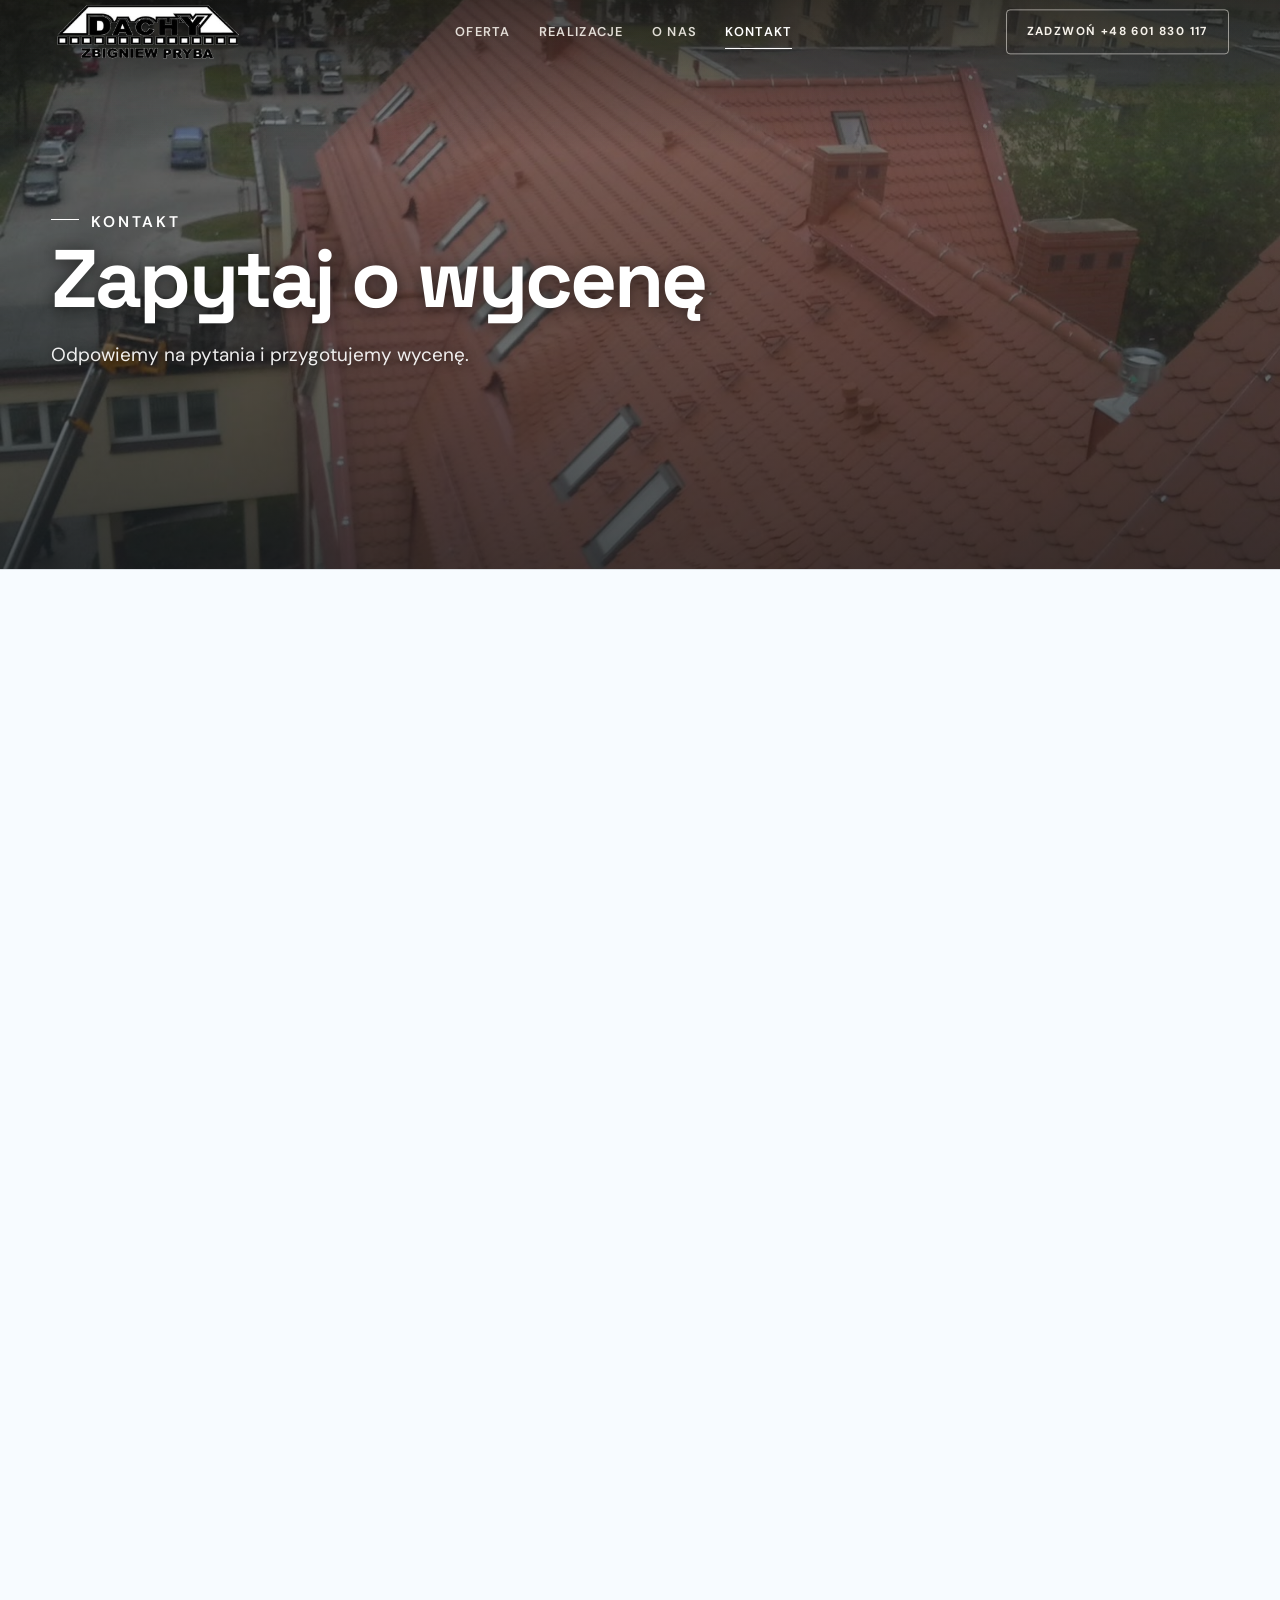
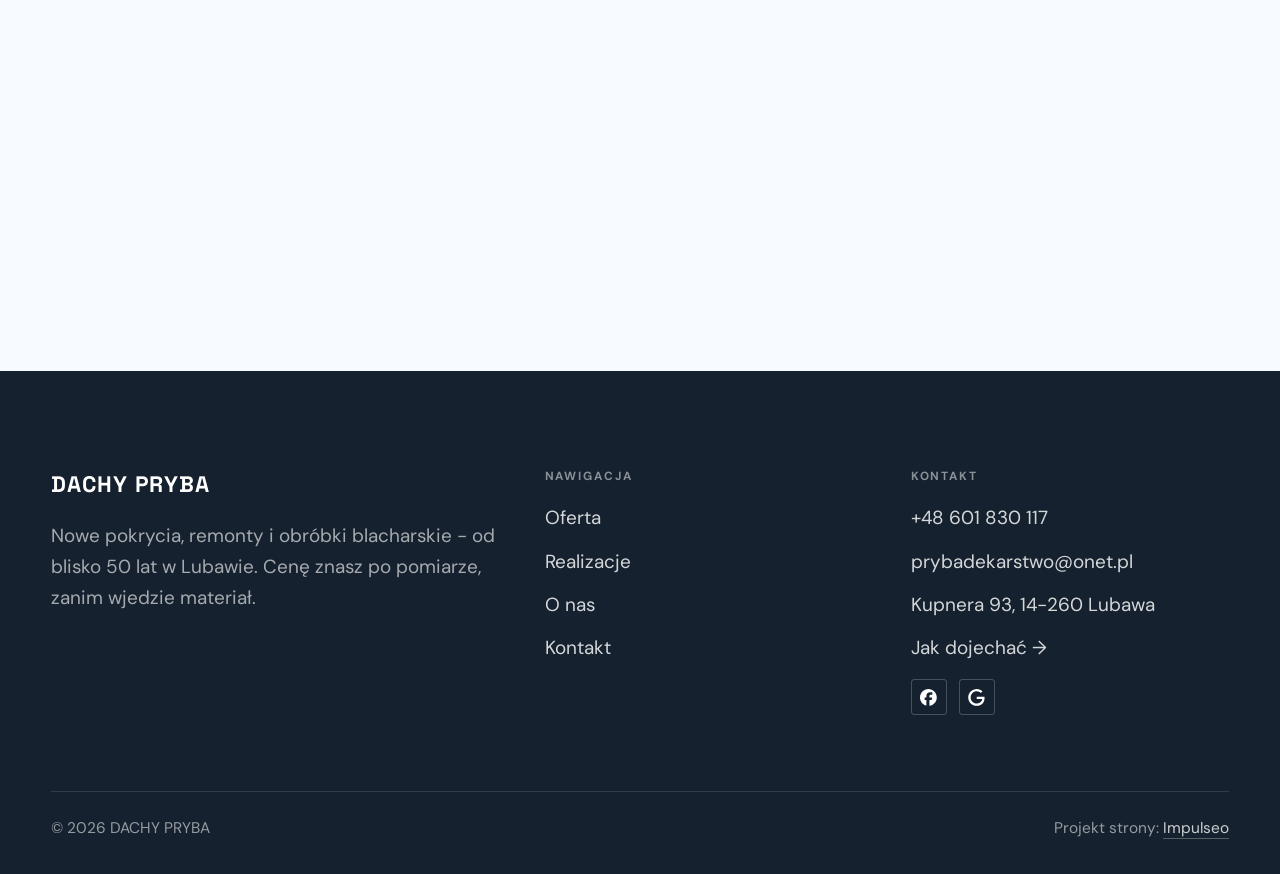
==== kontakt.html @ 801a76e1 "Strona demo: dachy-pryba" ====
<!DOCTYPE html>
<html lang="pl">
<head>
<meta charset="UTF-8">
<meta name="viewport" content="width=device-width, initial-scale=1.0">
<title>Kontakt - DACHY PRYBA</title>
<meta name="description" content="Kontakt DACHY PRYBA - Kupnera 93, 14-260 Lubawa">
<link rel="canonical" href="https://kris20032.github.io/dachy-pryba/kontakt.html">
<meta name="robots" content="noindex, nofollow">
<meta property="og:type" content="website">
<meta property="og:locale" content="pl_PL">
<meta property="og:site_name" content="DACHY PRYBA">
<meta property="og:title" content="Kontakt - DACHY PRYBA">
<meta property="og:description" content="Kontakt DACHY PRYBA - Kupnera 93, 14-260 Lubawa">
<meta property="og:url" content="https://kris20032.github.io/dachy-pryba/kontakt.html">
<meta property="og:image" content="https://kris20032.github.io/dachy-pryba/img/og.jpg">
<meta property="og:image:width" content="1200">
<meta property="og:image:height" content="630">
<meta name="twitter:card" content="summary_large_image">
<link rel="preconnect" href="https://fonts.googleapis.com">
<link rel="preconnect" href="https://fonts.gstatic.com" crossorigin>
<link href="https://fonts.googleapis.com/css2?family=Space+Grotesk:wght@500;600;700&family=DM+Sans:opsz,wght@9..40,400;9..40,500;9..40,600&display=swap" rel="stylesheet">
<link rel="stylesheet" href="assets/styles.css?v=8aae9d0c">
</head>
<body>

<header class="nav">
  <div class="wrap nav-inner">
    <a class="brand brand-has-logo" href="index.html"><img class="brand-logo" src="img/logo.png" alt="DACHY PRYBA" width="628" height="210" decoding="async"></a>
    <nav class="nav-links">
      <a href="oferta.html">Oferta</a>
      <a href="realizacje.html">Realizacje</a>
      <a href="o-nas.html">O nas</a>
      <a href="kontakt.html" class="active" aria-current="page">Kontakt</a>
      <a href="tel:+48601830117" class="btn btn-accent">Zadzwoń +48 601 830 117</a>
    </nav>
    <button class="nav-toggle" aria-label="Menu"><span></span><span></span><span></span></button>
  </div>
</header>

<main>
<section class="pagehead">
  <img src="img/g1.jpg" alt="DACHY PRYBA - Zapytaj o wycenę" width="1534" height="1126" decoding="async">
  <div class="wrap">
    <span class="eyebrow">Kontakt</span>
    <h1>Zapytaj o wycenę</h1>
    <p>Odpowiemy na pytania i przygotujemy wycenę.</p>
  </div>
</section>
<section>
  <div class="wrap contact-grid">
    <div class="reveal">
      <span class="eyebrow">Dane kontaktowe</span>
      <h2 style="margin:var(--space-4) 0 var(--space-6)">DACHY PRYBA</h2>
      <div class="info-list">
        <div class="info-row"><div class="ic"><svg class="ico-tel" width="16" height="16" viewBox="0 0 24 24" fill="none" aria-hidden="true"><path d="M6.6 10.8a15.5 15.5 0 0 0 6.6 6.6l2.2-2.2a1 1 0 0 1 1-.24 11.4 11.4 0 0 0 3.6.58 1 1 0 0 1 1 1V20a1 1 0 0 1-1 1A17 17 0 0 1 3 4a1 1 0 0 1 1-1h3.5a1 1 0 0 1 1 1c0 1.25.2 2.46.58 3.6a1 1 0 0 1-.25 1l-2.23 2.2Z" fill="currentColor"/></svg></div><div><div class="lbl">Telefon</div><a class="val" href="tel:+48601830117">+48 601 830 117</a></div></div>
        <div class="info-row"><div class="ic"><svg class="ico-mail" width="16" height="16" viewBox="0 0 24 24" fill="none" aria-hidden="true"><rect x="3.2" y="5.5" width="17.6" height="13" rx="1.6" stroke="currentColor" stroke-width="1.6"/><path d="M4 7l8 6 8-6" stroke="currentColor" stroke-width="1.6" stroke-linecap="round" stroke-linejoin="round"/></svg></div><div><div class="lbl">E-mail</div><a class="val" href="mailto:prybadekarstwo@onet.pl">prybadekarstwo@onet.pl</a></div></div>
        <div class="info-row"><div class="ic"><svg class="ico-pin" width="16" height="16" viewBox="0 0 24 24" fill="none" aria-hidden="true"><path d="M12 21s7-6.1 7-11.5A7 7 0 0 0 5 9.5C5 14.9 12 21 12 21Z" stroke="currentColor" stroke-width="1.6" fill="none"/><circle cx="12" cy="9.5" r="2.4" fill="currentColor"/></svg></div><div><div class="lbl">Adres</div><div class="val">Kupnera 93, 14-260 Lubawa</div></div></div>
      </div>
    </div>
    <div class="reveal">
      <form class="form" action="https://formsubmit.co/prybadekarstwo@onet.pl" method="POST">
        <input type="hidden" name="_subject" value="Zapytanie ze strony DACHY PRYBA">
        <input type="hidden" name="_captcha" value="false">
        <input type="hidden" name="_template" value="table">
        <div class="fld"><label for="name">Imię / firma</label><input id="name" name="name" type="text" placeholder="np. Jan Kowalski" required></div>
        <div class="fld"><label for="email">E-mail</label><input id="email" name="email" type="email" placeholder="adres@email.pl" required></div>
        <div class="fld"><label for="phone">Telefon</label><input id="phone" name="phone" type="tel" placeholder="+48 ..."></div>
        <div class="fld"><label for="msg">Czego dotyczy zapytanie?</label><textarea id="msg" name="message" placeholder="Napisz krótko, w czym możemy pomóc" required></textarea></div>
        <button type="submit" class="btn btn-accent" style="width:100%;justify-content:center">Wyślij zapytanie <span class="arr">→</span></button>
        <p class="note">Wiadomość trafi bezpośrednio do nas. Można też zadzwonić: +48 601 830 117.</p>
      </form>
    </div>
  </div>
</section>
<section style="padding-top:0">
  <div class="wrap reveal">
    <iframe class="map" title="DACHY PRYBA - Lubawa" src="https://maps.google.com/maps?q=DACHY%20PRYBA%20Lubawa&z=15&output=embed" loading="lazy" referrerpolicy="no-referrer-when-downgrade"></iframe>
  </div>
</section>
</main>

<footer>
  <div class="wrap">
    <div class="foot-grid">
      <div class="foot-brand">
        <div class="name">DACHY PRYBA</div>
        <p>Nowe pokrycia, remonty i obróbki blacharskie - od blisko 50 lat w Lubawie. Cenę znasz po pomiarze, zanim wjedzie materiał.</p>
      </div>
      <div class="foot-col">
        <h4>Nawigacja</h4>
        <a href="oferta.html">Oferta</a>
        <a href="realizacje.html">Realizacje</a>
        <a href="o-nas.html">O nas</a>
        <a href="kontakt.html">Kontakt</a>
      </div>
      <div class="foot-col">
        <h4>Kontakt</h4>
        <a href="tel:+48601830117">+48 601 830 117</a>
        <a href="mailto:prybadekarstwo@onet.pl">prybadekarstwo@onet.pl</a>
        <p>Kupnera 93, 14-260 Lubawa</p>
        <a href="https://www.google.com/maps?cid=4322694667573025799" target="_blank" rel="noopener">Jak dojechać →</a>
      <div class="foot-soc">
        <a class="soc" href="https://www.facebook.com/prybadekarstwo/" target="_blank" rel="noopener" aria-label="Facebook - DACHY PRYBA"><svg viewBox="0 0 24 24" aria-hidden="true" focusable="false"><path d="M9.101 23.691v-7.98H6.627v-3.667h2.474v-1.58c0-4.085 1.848-5.978 5.858-5.978.401 0 .955.042 1.468.103a8.68 8.68 0 0 1 1.141.195v3.325a8.623 8.623 0 0 0-.653-.036 26.805 26.805 0 0 0-.733-.009c-.707 0-1.259.096-1.675.309a1.686 1.686 0 0 0-.679.622c-.258.42-.374.995-.374 1.752v1.297h3.919l-.386 2.103-.287 1.564h-3.246v8.245C19.396 23.238 24 18.179 24 12.044c0-6.627-5.373-12-12-12s-12 5.373-12 12c0 5.628 3.874 10.35 9.101 11.647Z" fill="currentColor"/></svg></a>
        <a class="soc" href="https://www.google.com/maps?cid=4322694667573025799" target="_blank" rel="noopener" aria-label="Google - DACHY PRYBA"><svg viewBox="0 0 24 24" aria-hidden="true" focusable="false"><path d="M12.48 10.92v3.28h7.84c-.24 1.84-.853 3.187-1.787 4.133-1.147 1.147-2.933 2.4-6.053 2.4-4.827 0-8.6-3.893-8.6-8.72s3.773-8.72 8.6-8.72c2.6 0 4.507 1.027 5.907 2.347l2.307-2.307C18.747 1.44 16.133 0 12.48 0 5.867 0 .307 5.387.307 12s5.56 12 12.173 12c3.573 0 6.267-1.173 8.373-3.36 2.16-2.16 2.84-5.213 2.84-7.667 0-.76-.053-1.467-.173-2.053H12.48z" fill="currentColor"/></svg></a>
      </div>
      </div>
    </div>
    <div class="foot-bot">
      <span>© 2026 DACHY PRYBA</span>
      <span>Projekt strony: <a class="foot-credit" href="https://impulseo.pl" target="_blank" rel="noopener">Impulseo</a></span>
    </div>
  </div>
</footer>
<div class="sticky-call"><a class="sc-call" href="tel:+48601830117"><svg class="ico-tel" width="16" height="16" viewBox="0 0 24 24" fill="none" aria-hidden="true"><path d="M6.6 10.8a15.5 15.5 0 0 0 6.6 6.6l2.2-2.2a1 1 0 0 1 1-.24 11.4 11.4 0 0 0 3.6.58 1 1 0 0 1 1 1V20a1 1 0 0 1-1 1A17 17 0 0 1 3 4a1 1 0 0 1 1-1h3.5a1 1 0 0 1 1 1c0 1.25.2 2.46.58 3.6a1 1 0 0 1-.25 1l-2.23 2.2Z" fill="currentColor"/></svg> Zadzwoń</a><a class="sc-quote" href="kontakt.html">Zadzwoń: +48 601 830 117</a></div>
<div class="demo-wazne" data-do="2026-09-21" data-cykl="3" hidden><svg class="dw-ico" width="13" height="13" viewBox="0 0 24 24" fill="none" aria-hidden="true"><circle cx="12" cy="12" r="8.6" stroke="currentColor" stroke-width="1.8"/><path d="M12 7.2V12l3.3 2" stroke="currentColor" stroke-width="1.8" stroke-linecap="round"/></svg><span class="dw-txt"></span></div>

<script src="assets/main.js"></script>
</body>
</html>
---- assets/styles.css ----
/* ============================================================
   STOLBASZ — premium, architektoniczny B2B fit-out
   Jasna paleta, zero brązu. System wg premium-web-craft.
   Projekt strony: Impulseo (impulseo.pl)
   ============================================================ */

:root{
  /* PALETA — jasna, architektoniczna, chłodna */
  --paper:#F4F6F8;          /* główne tło */
  --paper-2:#E7EBEF;        /* sekcje alternatywne (chłodny jasny szary) */
  --paper-3:#E7EBEF;        /* delikatne wypełnienia */
  --ink:#15212E;            /* tekst główny — chłodny grafit */
  --ink-soft:#243443;       /* nagłówki drugorzędne */
  --muted:#6B7785;          /* tekst poboczny */
  --line:rgba(21,33,46,.12);/* hairline */
  --accent:#E8A317;         /* stonowany petrol-slate — jedyny akcent */
  --accent-d:#C9870C;
  --accent-soft:rgba(232,163,23,.10);
  --dark:#15212E;           /* sekcje ciemne (stopka/CTA) */

  /* HOVER ZDJĘĆ — JEDEN standard dla całego silnika (decyzja K. 04.08.2026, artefakt z wariantami).
     AKTUALNE (K.+Szymon 09.08.2026, wybór z artefaktu 6 wariantów): zoom 1.05 przy 1.4s -
     przy tak długim czasie mocniejszy kadr NIE skacze, tylko „oddycha". Poprzedni standard
     (1.02 / .55s z 04.08) odbierany jako dynamiczny i szybki.
     Spoczynek lekko przygaszony, ale TYLKO tam, gdzie jest mysz (@media hover:hover) —
     na telefonie zdjęcia zostają w pełnej jasności. */
  --img-zoom:1.05;                   /* K.+Szymon 09.08: wariant F z artefaktu porównawczego */
  --img-rest:brightness(.95) saturate(.99);
  --img-hot:brightness(1.06) saturate(1.05);
  --img-dur:1.4s;                    /* K.+Szymon 09.08 (wariant F): powoli = elegancko */
  --img-ease:cubic-bezier(.16,.84,.44,1);  /* miękki ogon, efekt „oddychania" */

  /* ODSTĘPY — skala 4/8 */
  --space-1:4px; --space-2:8px; --space-3:12px; --space-4:16px; --space-5:24px;
  --space-6:32px; --space-7:48px; --space-8:64px; --space-9:96px; --space-10:128px;

  /* TYPOGRAFIA — fluid clamp() (skala podbita 16.07.2026: większe, czytelniejsze litery — uwaga Adama) */
  --text-sm:clamp(.9rem,.87rem + .12vw,1rem);
  --text-base:clamp(1.08rem,1.04rem + .18vw,1.2rem);
  --text-lg:clamp(1.24rem,1.15rem + .34vw,1.44rem);
  --text-h3:clamp(1.34rem,1.22rem + .55vw,1.66rem);
  --text-h2:clamp(2.1rem,1.66rem + 2.1vw,3.1rem);
  --text-h1:clamp(2.9rem,2.1rem + 4vw,5.1rem);

  /* PROMIENIE — architektoniczne, raczej ostre */
  --r-sm:3px; --r-md:6px; --r-lg:10px;

  /* RUCH */
  --ease:cubic-bezier(.25,.46,.45,.94); --dur:.24s;

  /* CIENIE — miękkie, warstwowe */
  --sh-sm:0 1px 2px rgba(16,24,32,.04), 0 2px 8px rgba(16,24,32,.05);
  --sh-md:0 2px 6px rgba(16,24,32,.05), 0 12px 28px -8px rgba(16,24,32,.12);
  --sh-lg:0 6px 14px rgba(16,24,32,.07), 0 26px 56px -18px rgba(16,24,32,.22);

  --hairline:1px solid var(--line);

  --font-display:'Space Grotesk','Inter',sans-serif;
  --font-body:'DM Sans','Inter',sans-serif;
}

*{box-sizing:border-box;margin:0;padding:0}
html{scroll-behavior:smooth}
body{
  font-family:var(--font-body);
  font-size:var(--text-base);
  line-height:1.65;
  color:var(--ink);
  background:var(--paper);
  -webkit-font-smoothing:antialiased;
  text-rendering:optimizeLegibility;
}
img{max-width:100%;height:auto;display:block}  /* height:auto = width/height z atrybutów trzyma proporcje (TOP#12) */
a{color:inherit;text-decoration:none}

.wrap{width:min(92%,1180px);margin-inline:auto}
section{padding-block:clamp(52px,6.5vw,96px)}

h1,h2,h3{font-family:var(--font-display);font-weight:700;line-height:1.08;letter-spacing:-.02em;color:var(--ink)}
h1{font-size:var(--text-h1);letter-spacing:-.035em}
h2{font-size:var(--text-h2);letter-spacing:-.025em}
h3{font-size:var(--text-h3)}
/* MIARA — długość wiersza. WCAG 2.2 SC 1.4.8: max 80 znaków; Butterick: 45–90.
   68ch daje realnie 72–78 znaków polskiego tekstu, czyli z zapasem pod granicą.
   Wcześniej limit miał TYLKO <p> — <li>, <blockquote> i <dd> nie miały żadnego,
   i to jedyny powód, dla którego 23 bloki na dwóch oddanych stronach jadą po
   83–106 znaków w wierszu (pomiar 07.08.2026, bramka `miara`).
   ⚠️ Listy i definicje ograniczamy TYLKO bez klasy: `ul`/`ol` z klasą to u nas
   układ (siatki kafli, menu), a nie tekst ciągły — tam miarę wyznacza układ. */
/* 60ch, nie 68ch (K. 10.08): po zmianie fontów na węższe kroje (DM Sans i spółka)
   w 68ch mieściło się ~90 znaków - bramka pikselowa słusznie zgłaszała przekroczenie
   granicy 80. Pomiar na żywej przeglądarce: 60ch = 90 znaków, 53ch = ~78 znaków, czyli normę WCAG 1.4.8. */
:root{ --miara:53ch }
p{max-width:min(100%,var(--miara))}
blockquote,
ul:not([class])>li, ol:not([class])>li,
dl:not([class])>dd{max-width:min(100%,var(--miara))}

/* ⚠️ Świadomie BEZ wyjątku `.tile p,.card p,.svc p{max-width:none}`, choć nasuwa się sam:
   te akapity BYŁY już ograniczone (stare `p{max-width:65ch}`), więc „wyjątek" nie odblokowałby
   niczego nowego — tylko ROZLUŹNIŁ stan sprzed zmiany na wszystkich demach naraz.
   `figcaption` żadna z reguł wyżej nie dotyczy, więc też nie potrzebuje zwolnienia. */

/* ŁAMANIE. `balance` wyrównuje długości wierszy w nagłówku, `pretty` pilnuje ostatniego
   wiersza akapitu, żeby nie został w nim jeden wyraz. Obsługiwane od Chrome 117 /
   Safari 17.5; starsze przeglądarki po prostu ignorują tę własność.
   `text-wrap:pretty` nie występowało dotąd ANI RAZ w silniku ani w repo klientów. */
h1,h2,h3,.lead,.lede{text-wrap:balance}
p,li,blockquote,dd{text-wrap:pretty}

.eyebrow{
  font-family:var(--font-body);
  font-size:var(--text-sm);
  font-weight:600;
  letter-spacing:.18em;
  text-transform:uppercase;
  color:var(--accent);
  display:inline-flex;align-items:center;gap:var(--space-3);
}
/* flex:none + margin-top = kreska trzyma się PIERWSZEJ linii. Wcześniej align-items:center
   centrowało ją względem całego bloku i przy zawinięciu (długi kicker typu
   „…WNĘTRZ · LESZNO · OD 2019") druga linia lądowała z brzydkim wcięciem. */
.eyebrow{align-items:flex-start}
.eyebrow>*,.eyebrow{text-wrap:balance}   /* dlugi kicker lamal sie na sierote typu samo „2019" w drugiej linii */
.eyebrow::before{content:"";width:28px;height:1px;background:var(--accent);display:inline-block;flex:none;margin-top:.62em}

.muted{color:var(--muted)}
.lead{font-size:var(--text-lg);line-height:1.55;color:var(--ink-soft);max-width:50ch}

/* ---------- BUTTONS ---------- */
.btn{
  display:inline-flex;align-items:center;gap:var(--space-2);
  font-weight:600;font-size:var(--text-sm);letter-spacing:.02em;
  padding:var(--space-4) var(--space-6);
  border-radius:var(--r-sm);
  transition:transform var(--dur) var(--ease),box-shadow var(--dur) var(--ease),background var(--dur) var(--ease);
  cursor:pointer;border:1px solid transparent;
}
.btn-accent{background:var(--accent);color:#fff;box-shadow:var(--sh-sm)}
.btn-accent:hover{background:var(--accent-d);transform:translateY(-2px);box-shadow:var(--sh-md)}
.btn-accent:active{transform:translateY(0);box-shadow:var(--sh-sm)}
.btn-ghost{background:transparent;color:var(--ink);border-color:var(--line)}
.btn-ghost:hover{border-color:var(--accent);color:var(--accent);transform:translateY(-2px)}
.btn-light{background:#fff;color:var(--ink);box-shadow:var(--sh-sm)}
.btn-light:hover{transform:translateY(-2px);box-shadow:var(--sh-md)}
.btn .arr{transition:transform var(--dur) var(--ease)}
.btn:hover .arr{transform:translateX(4px)}

/* ---------- NAV ---------- */
.nav{
  position:sticky;top:0;z-index:50;
  background:color-mix(in srgb,var(--paper) 88%,transparent);
  backdrop-filter:saturate(140%) blur(10px);
  border-bottom:var(--hairline);
}
.nav-inner{display:flex;align-items:center;justify-content:space-between;gap:var(--space-5);height:72px}
/* ANTY-NACHODZENIE (K. 05.08.2026): długa nazwa firmy + przycisk z pełnym numerem nie mieściły się w pasku
   i flex ściskał linki PONIŻEJ ich treści - "Kontakt" wchodził na ramkę "Zadzwoń +48 ...". Teraz ustępuje
   nazwa marki (skrót wielokropkiem), a menu i przycisk nigdy się nie kurczą ani nie zachodzą na siebie. */
.brand{display:flex;flex-direction:column;line-height:1;min-width:0;flex:0 1 auto}
.brand .name{font-family:var(--font-display);font-weight:800;font-size:1.35rem;letter-spacing:.04em;white-space:nowrap;overflow:hidden;text-overflow:ellipsis}
.brand .sub{font-size:.62rem;letter-spacing:.34em;text-transform:uppercase;color:var(--muted);margin-top:5px;white-space:nowrap;overflow:hidden;text-overflow:ellipsis}
.nav-links{display:flex;align-items:center;gap:var(--space-6);flex:0 0 auto}
.nav-links a{font-size:var(--text-sm);font-weight:500;color:var(--ink-soft);position:relative;padding-block:4px;white-space:nowrap;transition:color var(--dur) var(--ease)}
.nav-links a::after{content:"";position:absolute;left:0;bottom:0;width:0;height:1.5px;background:var(--accent);transition:width var(--dur) var(--ease)}
.nav-links a:hover,.nav-links a.active{color:var(--ink)}
.nav-links a:hover::after,.nav-links a.active::after{width:100%}
.nav-links .btn{padding:var(--space-2) var(--space-5)}
/* przyciski w nav: właściwy kolor (przebij .nav-links a) + bez podkreślenia */
.nav-links a.btn-accent{color:#fff}
.nav-links a.btn-ghost,.nav-links a.btn-light{color:var(--ink)}
/* CTA w pasku: NIE podkreślenie spod linków menu, ale ten sam przelatujący błysk,
   co na wszystkich innych przyciskach (zgłoszenie K. 13.08.2026 - „na hero jest efekt
   światła przechodzącego przez przycisk, na navbarze go nie ma, a mają być identyczne").
   Reguła `.nav-links a::after` jest silniejsza od `.btn::after`, więc trzeba jej
   geometrię wyzerować i wpisać połysk z nazwy - samo `display:none` gasiło efekt. */
.nav-links a.btn::after{
  display:block;content:"";position:absolute;inset:0;z-index:-1;pointer-events:none;
  width:auto;height:auto;border-radius:inherit;   /* kasuje geometrię podkreślenia (width:0;height:1.5px) */
  background:linear-gradient(100deg,transparent 32%,rgba(255,255,255,.20) 50%,transparent 68%);
  translate:-120% 0}
@media (prefers-reduced-motion:no-preference){
  .nav-links a.btn:hover::after{translate:120% 0;transition:translate .75s var(--mt-ease,cubic-bezier(.16,.84,.44,1))}
}
.nav-toggle{display:none;background:none;border:none;cursor:pointer;flex-direction:column;gap:5px;padding:8px}
.nav-toggle span{width:24px;height:2px;background:var(--ink);transition:var(--dur)}
/* Ciasny zakres MIĘDZY menu mobilnym a pełnym pulpitem: zbijamy odstępy i nazwę marki,
   żeby wszystko zmieściło się naturalnie, zanim w ogóle dojdzie do skracania wielokropkiem. */
@media(max-width:1280px) and (min-width:921px){
  .nav-links{gap:var(--space-4)}
  .nav-links .btn{padding:var(--space-2) var(--space-4)}
  .brand .name{font-size:1.15rem}
}

/* ---------- HERO (split) ---------- */
.hero{position:relative;overflow:hidden;border-bottom:var(--hairline)}
.hero-grid{display:grid;grid-template-columns:1.05fr .95fr;gap:clamp(24px,4vw,60px);align-items:center;
  padding-block:clamp(36px,4.5vw,64px)}
.hero-copy .eyebrow{margin-bottom:var(--space-5)}
.hero-copy h1{margin-bottom:var(--space-5)}
.hero-copy .lead{margin-bottom:var(--space-7)}
.hero-actions{display:flex;flex-wrap:wrap;gap:var(--space-4)}
.hero-art{position:relative;aspect-ratio:4/3;border-radius:var(--r-lg);overflow:hidden;box-shadow:var(--sh-lg)}
.hero-art img{width:100%;height:100%;object-fit:cover}
.hero-art::after{content:"";position:absolute;inset:0;background:linear-gradient(180deg,transparent 55%,rgba(18,24,28,.28))}
.hero-badge{position:absolute;left:var(--space-5);bottom:var(--space-5);z-index:2;
  background:rgba(252,252,251,.94);backdrop-filter:blur(4px);
  border-radius:var(--r-md);padding:var(--space-4) var(--space-5);box-shadow:var(--sh-md);max-width:78%}
.hero-badge strong{display:block;font-family:var(--font-display);font-size:1rem;letter-spacing:-.01em}
.hero-badge span{font-size:var(--text-sm);color:var(--muted)}

/* ---------- HERO duży / kinowy (strona główna) ---------- */
.hero-cine{position:relative;min-height:clamp(560px,82vh,840px);min-height:clamp(560px,82svh,840px);display:flex;align-items:center;overflow:hidden;border-bottom:var(--hairline)}
.hero-cine>img{position:absolute;inset:0;width:100%;height:100%;object-fit:cover;z-index:0}
.hero-cine::after{content:"";position:absolute;inset:0;z-index:1;
  background:linear-gradient(95deg,rgba(13,18,23,.86) 0%,rgba(13,18,23,.64) 32%,rgba(13,18,23,.24) 62%,rgba(13,18,23,.04) 100%)}
.hero-cine .wrap{position:relative;z-index:2;padding-block:var(--space-8)}
.hero-cine .hero-copy{max-width:660px}
.hero-cine .eyebrow{color:#fff;margin-bottom:var(--space-5)}
.hero-cine .eyebrow::before{background:#fff}
.hero-cine h1{color:#fff;margin-bottom:var(--space-5);font-size:clamp(2.9rem,2rem + 4.4vw,5.2rem);text-wrap:balance}
.hero-cine .lead{color:rgba(255,255,255,.92);max-width:48ch;margin-bottom:var(--space-7)}
.hero-cine .hero-actions{display:flex;flex-wrap:wrap;gap:var(--space-4)}
/* NISKIE OKNO (laptop z dokiem i paskami przeglądarki ma ~700-780 px wysokości widoku):
   H1 do 5.2rem + długi lead nie mieściły się i przyciski wypadały POD krawędź ekranu -
   klient widział stronę bez ani jednego CTA. Skalujemy w dół, zamiast przycinać treść. */
@media(min-width:821px) and (max-height:820px){
  .hero-cine{min-height:clamp(520px,94svh,780px)}
  .hero-cine .wrap{padding-block:var(--space-6)}
  .hero-cine h1{font-size:clamp(2.2rem,1.5rem + 2.6vw,3.6rem);margin-bottom:var(--space-4)}
  .hero-cine .eyebrow{margin-bottom:var(--space-4)}
  .hero-cine .lead{margin-bottom:var(--space-5);max-width:44ch}
}
@media(max-width:680px){
  .hero-cine{min-height:clamp(520px,76vh,640px);min-height:clamp(520px,76svh,640px);align-items:flex-end}
  .hero-cine::after{background:linear-gradient(0deg,rgba(13,18,23,.9) 6%,rgba(13,18,23,.45) 55%,rgba(13,18,23,.25) 100%)}
  .hero-cine .wrap{padding-bottom:var(--space-9)}
  /* TELEFON (~90% oglądających): lead potrafił zająć 8 linii i zepchnąć CTA poza pierwszy ekran.
     Zwężamy interlinię i skalę - treści nie ucinamy, bo to ona sprzedaje. */
  .hero-cine .lead{font-size:.98rem;line-height:1.5;margin-bottom:var(--space-5)}
  .hero-cine .eyebrow{font-size:.72rem;letter-spacing:.13em;margin-bottom:var(--space-4)}
  .hero-cine .eyebrow::before{width:20px}
  .hero-cine h1{margin-bottom:var(--space-4)}
}

/* full-bleed hero variant (podstrony) */
.pagehead{position:relative;min-height:46vh;min-height:46svh;display:flex;align-items:flex-end;overflow:hidden;border-bottom:var(--hairline)}
.pagehead img{position:absolute;inset:0;width:100%;height:100%;object-fit:cover}
/* 10.08.2026 (decyzja K.): mocniejsze przyciemnienie + cień pod tekstem. Bramka mierzyła na
   nagłówkach podstron 3,38-3,43:1 przy wymaganych 4,5 — jasne zdjęcie (hala, śnieg, niebo)
   podchodziło pod biały tekst. Zdjęcia klientów są różne, więc kontrast musi dawać WARSTWA,
   a nie szczęśliwy dobór kadru. */
.pagehead::after{content:"";position:absolute;inset:0;background:linear-gradient(180deg,rgba(18,24,28,.40),rgba(18,24,28,.76))}
.pagehead .wrap{position:relative;z-index:2;padding-block:var(--space-9);color:#fff}
.pagehead h1{color:#fff;max-width:18ch;text-shadow:0 2px 16px rgba(0,0,0,.55)}
.pagehead .eyebrow{color:#fff}
.pagehead .eyebrow::before{background:#fff}
.pagehead p{color:rgba(255,255,255,.92);margin-top:var(--space-4);max-width:54ch;text-shadow:0 1px 12px rgba(0,0,0,.5)}

/* ---------- STRIP (pasek skrótów / liczby) ---------- */
.strip{background:var(--dark);color:#fff}
/* PASEK HASEŁ — standard 04.08.2026 (decyzja K.): 5 haseł w JEDNYM rzędzie, tekst WYŚRODKOWANY,
   węższe marginesy boczne niż reszta strony (pasek ma iść szerzej), równe wysokości kolumn. */
.strip .wrap{width:min(96%,1440px);display:grid;grid-template-columns:repeat(5,1fr);
  gap:var(--space-5);padding-block:var(--space-7);align-items:stretch}
.strip .item .k{font-family:var(--font-display);font-size:clamp(1.05rem,.82rem + .85vw,1.55rem);
  font-weight:800;letter-spacing:-.02em;color:#fff;line-height:1.18;text-wrap:balance}
.strip .item .v{font-size:var(--text-sm);color:rgba(255,255,255,.66);margin-top:var(--space-2);line-height:1.4}
.strip .item{border-left:2px solid var(--accent);padding-inline:var(--space-4);
  text-align:center;display:flex;flex-direction:column;justify-content:center}
/* liczba kolumn = liczba haseł, żeby ostatnie nie zostawało samo w drugim rzędzie.
   Klasę n-N nadaje multipage.py; domyślnie (bez klasy) pasek jest 5-kolumnowy. */
.strip.n-2 .wrap{grid-template-columns:repeat(2,1fr)}
.strip.n-3 .wrap{grid-template-columns:repeat(3,1fr)}
.strip.n-4 .wrap{grid-template-columns:repeat(4,1fr);gap:var(--space-6)}
.strip.n-4 .item .k{font-size:clamp(1.3rem,1rem + 1.1vw,2rem)}
.strip.n-6 .wrap{grid-template-columns:repeat(6,1fr);gap:var(--space-4)}
.strip.n-6 .item .k{font-size:clamp(.98rem,.8rem + .7vw,1.35rem)}
/* równe łamanie: zamiast "długa linia + jedno słowo" obie linie zbliżonej długości */
.strip .item .k{text-wrap:balance}

/* ---------- SECTION HEAD ---------- */
.head{max-width:48rem;margin-bottom:var(--space-8)}
.head.center{margin-inline:auto;text-align:center}
.head .eyebrow{margin-bottom:var(--space-4)}
.head h2{margin-bottom:var(--space-4)}
.head p{color:var(--muted);font-size:var(--text-lg);line-height:1.55}
.head.center p{margin-inline:auto}

/* ---------- INTRO SPLIT ---------- */
.split{display:grid;grid-template-columns:.92fr 1.08fr;gap:clamp(28px,5vw,80px);align-items:center}
.split.rev{grid-template-columns:1.08fr .92fr}
.split.rev .split-art{order:-1}
.split-art{position:relative;aspect-ratio:5/4;border-radius:var(--r-lg);overflow:hidden;box-shadow:var(--sh-lg)}
.split-art img{width:100%;height:100%;object-fit:cover}
.split-copy h2{margin-bottom:var(--space-5)}
.split-copy p+p{margin-top:var(--space-4)}
.split-copy .btn{margin-top:var(--space-6)}

/* ---------- SERVICES (zakres) ---------- */
.svc-grid{display:grid;grid-template-columns:repeat(auto-fit,minmax(280px,1fr));gap:var(--space-5)}
.svc{background:#fff;border:var(--hairline);border-radius:var(--r-md);padding:var(--space-7) var(--space-6);
  transition:transform var(--dur) var(--ease),box-shadow var(--dur) var(--ease),border-color var(--dur) var(--ease);
  position:relative;overflow:hidden}
.svc::before{content:"";position:absolute;left:0;top:0;width:3px;height:0;background:var(--accent);transition:height var(--dur) var(--ease)}
.svc:hover{transform:translateY(-4px);box-shadow:var(--sh-md);border-color:transparent}
.svc:hover::before{height:100%}
.svc .ic{font-family:var(--font-display);font-size:.8rem;font-weight:700;letter-spacing:.12em;color:var(--accent);margin-bottom:var(--space-4)}
.svc h3{margin-bottom:var(--space-3);font-size:1.22rem}
.svc p{color:var(--muted);font-size:var(--text-base);line-height:1.6}

/* big detailed service rows */
.svc-row{display:grid;grid-template-columns:.8fr 1.2fr;gap:clamp(20px,4vw,60px);align-items:center;padding-block:var(--space-8)}
.svc-row+.svc-row{border-top:var(--hairline)}
.svc-row.rev{grid-template-columns:1.2fr .8fr}
/* Naprzemienny układ wierszy oferty: co drugi wiersz ma zdjęcie po PRAWEJ.
   Było `order:-1` — martwy kod, bo zdjęcie i tak jest pierwszym dzieckiem w HTML,
   więc wszystkie wiersze wyglądały identycznie (zdjęcie zawsze z lewej), a `rev`
   zmieniało tylko szerokość kolumn. Znalezione 29.07.2026 przy różnicowaniu kierunków
   animacji (pomiar pozycji: art.mid 390/502 przy row.mid 756 — zawsze lewa strona). */
.svc-row.rev .svc-row-art{order:2}
.svc-row-art{aspect-ratio:4/3;border-radius:var(--r-md);overflow:hidden;box-shadow:var(--sh-md)}
.svc-row-art img{width:100%;height:100%;object-fit:cover}
.svc-row h3{font-size:1.5rem;margin-bottom:var(--space-4)}
.svc-row .num{font-family:var(--font-display);font-size:.85rem;font-weight:700;letter-spacing:.14em;color:var(--accent);display:block;margin-bottom:var(--space-3)}
.svc-row ul{list-style:none;margin-top:var(--space-4);display:flex;flex-direction:column;gap:var(--space-2)}
.svc-row li{position:relative;padding-left:var(--space-5);color:var(--muted);font-size:var(--text-base)}
.svc-row li::before{content:"";position:absolute;left:0;top:.62em;width:8px;height:1px;background:var(--accent)}

/* ---------- GALLERY (realizacje) ---------- */
.gallery{display:grid;grid-template-columns:repeat(12,1fr);gap:var(--space-4);grid-auto-rows:200px}
/* GALERIA MASONRY — pionowe zdjęcia (portrety beauty/wellness) bez przycinania: kolumny, height auto */
.gallery-masonry{column-count:3;column-gap:var(--space-4)}
@media(max-width:900px){.gallery-masonry{column-count:2}}
@media(max-width:560px){.gallery-masonry{column-count:1}}
.gallery-masonry .m-tile{break-inside:avoid;margin:0 0 var(--space-4);padding:0;position:relative;overflow:hidden;border-radius:var(--r-md);border:1px solid var(--line)}
.gallery-masonry .m-tile img{width:100%;height:auto;display:block}
.gallery-masonry .m-tile .cap{position:absolute;left:0;right:0;bottom:0;padding:var(--space-4);color:#fff;background:linear-gradient(0deg,rgba(0,0,0,.55),transparent);font-size:var(--text-sm)}
.gallery-masonry .m-tile .cap small{display:block;font-weight:400;opacity:.78;letter-spacing:.04em;text-transform:uppercase;font-size:.66rem;margin-top:3px}
.tile{position:relative;overflow:hidden;border-radius:var(--r-md);box-shadow:var(--sh-sm);
  transition:transform var(--dur) var(--ease),box-shadow var(--dur) var(--ease)}
.tile img{width:100%;height:100%;object-fit:cover;
  transition:transform var(--img-dur) var(--img-ease),filter var(--img-dur) var(--img-ease)}
.tile:hover{box-shadow:var(--sh-md)}
.tile .cap{position:absolute;left:0;right:0;bottom:0;padding:var(--space-5) var(--space-4) var(--space-4);
  /* mocniejszy spad + cien pod tekstem: na JASNYCH zdjeciach klienta (biale fronty, sciany)
     slaby gradient dawal kontrast ~1.5:1 zamiast wymaganych 3.6:1 (bramka wygladu, 10.08.2026) */
  background:linear-gradient(transparent 10%,rgba(18,24,28,.55) 40%,rgba(18,24,28,.88) 68%,rgba(18,24,28,.99));color:#fff;
  text-shadow:0 1px 2px rgba(0,0,0,.85),0 2px 10px rgba(0,0,0,.55);
  font-size:var(--text-sm);font-weight:600;letter-spacing:.01em;
  opacity:0;transform:translateY(8px);transition:var(--dur) var(--ease)}
.tile:hover .cap{opacity:1;transform:translateY(0)}
.tile .cap small{display:block;font-weight:400;opacity:.78;letter-spacing:.04em;text-transform:uppercase;font-size:.66rem;margin-top:3px}
/* bento spans */
.t-wide{grid-column:span 6}
.t-tall{grid-column:span 6;grid-row:span 2}
.t-std{grid-column:span 6}
.t-third{grid-column:span 4}
.t-two3{grid-column:span 8}

/* ---------- TRUST / WIARYGODNOŚĆ ---------- */
.trust{background:var(--paper-2)}
.trust-grid{display:grid;grid-template-columns:repeat(auto-fit,minmax(240px,1fr));gap:var(--space-5);margin-top:var(--space-7)}
.trust-card{background:#fff;border-radius:var(--r-md);padding:var(--space-7) var(--space-6);box-shadow:var(--sh-sm);border-top:3px solid var(--accent)}
.trust-card .big{font-family:var(--font-display);font-size:clamp(1.8rem,1.3rem + 1.6vw,2.6rem);font-weight:800;letter-spacing:-.02em;color:var(--ink);line-height:1}
.trust-card h3{font-size:1.12rem;margin:var(--space-3) 0 var(--space-2)}
.trust-card p{color:var(--muted);font-size:var(--text-base);line-height:1.55}

/* ---------- CTA band ---------- */
.cta{background:var(--dark);color:#fff;position:relative;overflow:hidden}
/* telefon w CTA: na ciemnym tle biały (domyślnie), rodziny z JASNYM tłem CTA
   nadpisują to u siebie - wcześniej kolor siedział w stylu inline i wygrywał z rodziną. */
.cta .btn-ghost-cta{color:#fff;border-color:rgba(255,255,255,.3)}
.cta .wrap{display:grid;grid-template-columns:1.4fr .6fr;gap:var(--space-7);align-items:center;position:relative;z-index:2}
.cta h2{color:#fff;max-width:20ch}
.cta p{color:rgba(255,255,255,.74);margin-top:var(--space-4)}
.cta-actions{display:flex;flex-direction:column;gap:var(--space-3);align-items:flex-start}
.cta::before{content:"";position:absolute;right:-80px;top:-80px;width:360px;height:360px;border-radius:50%;
  background:radial-gradient(circle,var(--accent-soft),transparent 70%)}

/* ---------- CONTACT ---------- */
.contact-grid{display:grid;grid-template-columns:.85fr 1.15fr;gap:clamp(28px,4vw,56px);align-items:start}
.info-list{display:flex;flex-direction:column;gap:var(--space-2)}
.info-row{display:flex;gap:var(--space-4);align-items:flex-start;padding-block:var(--space-4);border-bottom:var(--hairline)}
.info-row .ic{flex:none;width:42px;height:42px;display:grid;place-items:center;border-radius:50%;
  background:var(--accent-soft);color:var(--accent);font-size:1.05rem}
.info-row .lbl{font-size:.72rem;letter-spacing:.14em;text-transform:uppercase;color:var(--muted)}
.info-row .val{font-weight:600;font-size:var(--text-base);margin-top:2px}
.info-row a.val:hover{color:var(--accent)}
.map{border:none;border-radius:var(--r-lg);box-shadow:var(--sh-md);width:100%;height:100%;min-height:380px;filter:grayscale(.2) contrast(1.02)}
.form{background:#fff;border:var(--hairline);border-radius:var(--r-lg);padding:clamp(24px,3vw,40px);box-shadow:var(--sh-sm)}
.form .fld{margin-bottom:var(--space-5)}
.form label{display:block;font-size:var(--text-sm);font-weight:600;margin-bottom:var(--space-2)}
.form input,.form textarea{width:100%;font-family:inherit;font-size:var(--text-base);color:var(--ink);
  padding:var(--space-4);border:var(--hairline);border-radius:var(--r-sm);background:var(--paper);transition:border-color var(--dur)}
.form input:focus,.form textarea:focus{outline:none;border-color:var(--accent);background:#fff}
.form textarea{resize:vertical;min-height:120px}
.form .note{font-size:var(--text-sm);color:var(--muted);margin-top:var(--space-3)}

/* ---------- FOOTER ---------- */
footer{background:var(--dark);color:#fff;padding-block:var(--space-9) var(--space-6)}
.foot-grid{display:grid;grid-template-columns:1.4fr 1fr 1fr;gap:var(--space-7);margin-bottom:var(--space-8)}
.foot-brand .name{font-family:var(--font-display);font-weight:800;font-size:1.4rem;letter-spacing:.04em}
.foot-brand p{color:rgba(255,255,255,.62);margin-top:var(--space-4);font-size:var(--text-base);max-width:38ch}
.foot-col h4{font-size:.74rem;letter-spacing:.16em;text-transform:uppercase;color:rgba(255,255,255,.5);margin-bottom:var(--space-4)}
.foot-col a,.foot-col p{display:block;color:rgba(255,255,255,.82);font-size:var(--text-base);margin-bottom:var(--space-3)}
.foot-col a:hover{color:#fff}
.foot-bot{border-top:1px solid rgba(255,255,255,.12);padding-top:var(--space-5);display:flex;justify-content:space-between;flex-wrap:wrap;gap:var(--space-3);
  font-size:var(--text-sm);color:rgba(255,255,255,.55)}
.foot-bot a:hover{color:#fff}
/* Podpis w stopce = klikalny link do impulseo.pl (31.07.2026). Ma być WIDOCZNIE klikalny,
   ale nie krzyczeć - stąd sam kolor jaśniejszy + delikatne podkreślenie na najeździe. */
.foot-bot a.foot-credit{color:rgba(255,255,255,.78);text-decoration:none;border-bottom:1px solid rgba(255,255,255,.28)}
.foot-bot a.foot-credit:hover{color:#fff;border-bottom-color:#fff}

/* ---------- REVEAL ---------- */
.reveal{opacity:0;transform:translateY(22px);transition:opacity .6s var(--ease),transform .6s var(--ease)}
.reveal.in{opacity:1;transform:none}

/* ---------- RESPONSIVE ---------- */
@media(max-width:920px){
  .hero-grid,.split,.split.rev,.svc-row,.svc-row.rev,.cta .wrap,.contact-grid,.foot-grid{grid-template-columns:1fr}
  .split.rev .split-art,.svc-row.rev .svc-row-art{order:0}
  .hero-art{aspect-ratio:16/10;max-height:420px}
  .strip .wrap,.strip.n-2 .wrap,.strip.n-3 .wrap,.strip.n-4 .wrap,.strip.n-6 .wrap{grid-template-columns:repeat(2,1fr);gap:var(--space-6)}
  .strip .item .k,.strip.n-6 .item .k{font-size:clamp(1.3rem,1.1rem + 1vw,2rem)}
  .gallery{grid-auto-rows:180px}
  .t-wide,.t-tall,.t-std,.t-third,.t-two3{grid-column:span 6}
  .t-tall{grid-row:span 1}
  .cta-actions{flex-direction:row;flex-wrap:wrap}
  .foot-grid{gap:var(--space-6)}
}
@media(max-width:680px){
  .nav-links{position:fixed;inset:72px 0 auto 0;background:var(--paper);flex-direction:column;align-items:stretch;
    gap:0;padding:var(--space-4) 6%;border-bottom:var(--hairline);box-shadow:var(--sh-md);
    transform:translateY(-120%);transition:transform var(--dur) var(--ease)}
  .nav-links.open{transform:translateY(0)}
  .nav-links a{padding-block:var(--space-4);border-bottom:var(--hairline)}
  .nav-links .btn{margin-top:var(--space-3);justify-content:center}
  .nav-toggle{display:flex}
  .strip .wrap,.strip.n-2 .wrap,.strip.n-3 .wrap,.strip.n-4 .wrap,.strip.n-6 .wrap{grid-template-columns:1fr}
  .gallery{grid-template-columns:repeat(6,1fr)}
  .foot-grid{grid-template-columns:1fr}
}
@media(prefers-reduced-motion:reduce){
  /* audyt 09.08 TOP#14: samo skrócenie duration przy animacji INFINITE = stroboskop
     (pętla .01ms miga ekranem); iteration-count:1 gasi pętlę naprawdę. Pseudoelementy
     też - tła hero (gastro/studio) animują ::before/img, blanket na * ich nie łapał. */
  *,*::before,*::after{animation-duration:.01ms!important;animation-iteration-count:1!important;animation-delay:0s!important;transition:none!important}
  .reveal{opacity:1!important;transform:none!important}
  html{scroll-behavior:auto}
}

/* ============================================================
   PREMIUM LAYER — destylat deep-researchu branż (anty-AI, spokój).
   Zmienne STOLBASZ (--accent/--ink/--paper/--line/--dark). Ruch ledwo
   zauważalny, krzywa cubic-bezier(.16,.84,.44,1); prefers-reduced-motion
   pokryte blanketem wyżej. Karty hairline zamiast cieni = #1 sygnał „nie-AI".
   ============================================================ */

/* więcej oddechu między sekcjami (liderzy: 110-130px) */
section{padding-block:clamp(64px,8vw,128px)}

/* 1) Aksamitny reveal — dłuższa, miękka krzywa zamiast „skoku" */
.reveal{transition:opacity .9s cubic-bezier(.16,.84,.44,1),transform .9s cubic-bezier(.16,.84,.44,1);will-change:opacity,transform}
/* stagger TYLKO w galerii (tam pozycja = porządek dzieci) */
.gallery .reveal:nth-child(2){transition-delay:.07s}
.gallery .reveal:nth-child(3){transition-delay:.14s}
.gallery .reveal:nth-child(4){transition-delay:.21s}
.gallery .reveal:nth-child(5){transition-delay:.28s}
.gallery .reveal:nth-child(6){transition-delay:.35s}

/* 2) Hero STATYCZNY na .hero-cine — Ken Burns CAŁKIEM WYŁĄCZONY 26.06 (3. zgłoszenie Szymona).
   GENEZA: animowanie scale na <img> hero z teksturami (cegły/framugi) re-samplinguje obraz
   klatka po klatce → na części ekranów drobne drganie/shimmer = „heroshot się trzęsie".
   translateY usunięto wcześniej, scale-only + will-change/GPU NIE wystarczyły do GWARANCJI gładkości.
   Krzysztof zażądał pewności („make sure, że błąd się nie pojawi") > efekt. Zero animacji = 0% drgania.
   Delikatny zoom zostaje TYLKO w pełnoekranowych hero gastro/studio (hg-bg/hs-bg — tło, inny
   mechanizm, chwalone, nigdy nie zgłaszane). NIE wracać do KB na .hero-cine bez realnego testu
   na sprzęcie klienta — to ryzyko regresji „trzęsienia”. */
/* BEZPIECZNY "wow" na hero = jednorazowy FADE-IN (opacity), nie zoom.
   opacity nie dotyka bitmapy → gładkie na KAŻDYM zdjęciu/ekranie/GPU, zero ryzyka migotania.
   Geometryczny ruch (scale/translate) na .hero-cine jest ZAKAZANY (bramka pilnuje). */
@keyframes heroFade{from{opacity:0}to{opacity:1}}
.hero-cine>img{transform:none;animation:heroFade 1.1s ease-out both}

/* 3) Akcentowy hairline pod nagłówkiem sekcji, który „rysuje się" przy wejściu */
.head h2{position:relative;padding-bottom:18px}
.head h2::after{content:"";position:absolute;left:0;bottom:0;height:1px;width:0;background:var(--accent);transition:width 1s cubic-bezier(.16,.84,.44,1) .15s}
.head.center h2::after{left:50%;transform:translateX(-50%)}
.head.reveal.in h2::after,.head.center.reveal.in h2::after{width:54px}

/* 4) Karty HAIRLINE zamiast cieni/zaokrągleń (najmocniejszy anty-AI detal) */
.svc{background:transparent;border:1px solid var(--line);border-radius:var(--r-sm);box-shadow:none}
.svc:hover{box-shadow:none;border-color:var(--accent);transform:translateY(-3px)}
.trust-card{background:transparent;box-shadow:none;border:1px solid var(--line);border-top:2px solid var(--accent);border-radius:var(--r-sm)}
.tile{box-shadow:none;border-radius:var(--r-sm)}
.tile:hover{box-shadow:none}

/* 5) Sticky-nav kondensuje się po przewinięciu (sygnał dopracowania) */
.nav{transition:box-shadow .4s ease,background .4s ease}
.nav.is-stuck{box-shadow:0 1px 0 var(--line),0 14px 30px -24px rgba(0,0,0,.45)}
.nav-inner{transition:height .35s var(--ease)}
.nav.is-stuck .nav-inner{height:60px}

/* 6) MANIFESTO — pełnoekranowy cytat-bohater (zastępuje generyczne „Dlaczego my") */
.manifesto{background:var(--paper-2);text-align:center}
.manifesto .wrap{max-width:60rem}
.manifesto p{font-family:var(--font-display);font-style:italic;font-size:clamp(1.6rem,1rem + 2.4vw,2.8rem);line-height:1.32;color:var(--ink-soft);margin-inline:auto;max-width:26ch;position:relative;padding-top:var(--space-8)}
.manifesto p::before{content:"";position:absolute;top:0;left:50%;transform:translateX(-50%);width:54px;height:1px;background:var(--accent)}
.manifesto p span{color:var(--accent);font-style:italic}

/* 7) GATEWAYS — 3 duże bramy-zdjęcia (zamiast paska menu usług) */
.gateways{display:grid;grid-template-columns:repeat(3,1fr);gap:var(--space-4)}
.gateway{position:relative;aspect-ratio:3/4;overflow:hidden;border-radius:var(--r-sm);display:block}
.gateway img{width:100%;height:100%;object-fit:cover;
  transition:transform var(--img-dur) var(--img-ease),filter var(--img-dur) var(--img-ease)}
.gateway::after{content:"";position:absolute;inset:0;background:linear-gradient(180deg,transparent 38%,rgba(18,24,28,.74))}
/* ===== HOVER ZDJĘĆ — jedno miejsce dla WSZYSTKICH kafli ze zdjęciem (K. 04.08.2026) ===== */
@media(hover:hover){
  .tile img,.gateway img,.m-tile img{filter:var(--img-rest)}
  .tile:hover img,
  .gateway:hover img,
  .m-tile:hover img{transform:scale(var(--img-zoom));filter:var(--img-hot)}
}
.m-tile img{transition:transform var(--img-dur) var(--img-ease),filter var(--img-dur) var(--img-ease)}
.gateway .g-ttl{position:absolute;left:0;right:0;bottom:0;z-index:2;padding:var(--space-6) var(--space-5);color:#fff;font-family:var(--font-display);font-size:1.45rem;letter-spacing:-.01em;line-height:1.15}
.gateway .g-ttl small{display:block;font-family:var(--font-body);font-size:var(--text-sm);font-weight:400;opacity:.82;letter-spacing:.03em;margin-top:5px}
@media(max-width:760px){.gateways{grid-template-columns:1fr}.gateway{aspect-ratio:16/10}}

/* 8) LOGO klienta w nagłówku (gdy podane --logo) */
/* 52px domyślnie (feedback Bartka 06.07.2026: 40px ginęło, uwaga padła 3x; ~56px sprawdzone na żywym demie anna-borowiec-makeup) */
.brand-logo{height:64px;width:auto;max-width:300px;object-fit:contain;display:block}
.nav.is-stuck .brand-logo{height:52px}
@media(max-width:680px){.brand-logo{height:46px;max-width:210px}}


/* === RWD: nagłówki na wąskich ekranach (dodane 17.07.2026 razem z fixem clamp) ===
   Po przywróceniu działania clamp() dolna granica --text-h1 (2.9rem) rozpychała
   dokument przy długich polskich słowach na telefonach. Tu ją zjeżdżamy. */
@media (max-width:560px){
  :root{
    --text-h1:clamp(1.9rem, 1.15rem + 4.4vw, 2.7rem);
    --text-h2:clamp(1.5rem, 1rem + 3vw, 2.1rem);
  }
  .hero-cine h1{font-size:clamp(1.9rem, 1.15rem + 4.4vw, 2.7rem)}
  h1,h2{overflow-wrap:break-word}
}

/* GODZINY (godziny_grid z briefu) — dzień po lewej, godziny po prawej. Wcześniej BRAK stylu
   powodował sklejenie "Poniedziałek-Piątek8:00-20:00" (dodane 2026-07-21). Neutralne dla dem bez grafiku. */
.godz{display:flex;flex-direction:column;gap:2px;max-width:440px;margin-top:8px}
.godz-row{display:flex;justify-content:space-between;align-items:baseline;gap:24px;padding:10px 0;border-bottom:1px solid var(--line)}
.godz-row:last-child{border-bottom:0}
.godz-row b{font-weight:600;color:var(--ink)}
.godz-row span{color:var(--muted);white-space:nowrap}

/* === FAQ (lekcja 08.08.2026) ===
   Sekcja faq_klinika() trafia NIE tylko do rodziny „klinika" (multipage.py: także układ FACHOWCY),
   a style leżały wyłącznie w families/klinika.css — u hydraulika/dekarza FAQ renderowało się jako
   goła lista <details> z domyślnym trójkącikiem przeglądarki (wpadka: demo Instalatorstwo Gała).
   Dlatego baza. Rodzina może to nadpisać na wierzchu. */
.faq-list{max-width:48rem;margin:var(--space-8) auto 0;display:flex;flex-direction:column;gap:var(--space-3)}
.faq-item{border:1px solid var(--line);border-radius:var(--r-md);background:var(--paper);padding:var(--space-4) var(--space-5)}
.faq-item summary{font-family:var(--font-display);font-weight:600;color:var(--ink);cursor:pointer;list-style:none;display:flex;justify-content:space-between;gap:1rem}
.faq-item summary::-webkit-details-marker{display:none}
.faq-item summary::after{content:"+";color:var(--accent-d);font-weight:700;font-size:1.2rem;line-height:1}
.faq-item[open] summary::after{content:"-"}
.faq-item p{color:var(--ink-soft);font-size:var(--text-base);line-height:1.6;margin:var(--space-3) 0 0}

/* === LICZBA OPINII PRZY SEKCJI OPINII (08.08.2026, wzorzec irismeble.pl, decyzja K.) ===
   Trzy cytaty bez kontekstu czyta się jak „firma ma trzy opinie". Ta linijka mówi wprost,
   ile ich jest naprawdę - dane i tak przychodzą z reconu i szły dotąd wyłącznie do hero.
   Baza, nie rodzina: sekcja opinii renderuje się we WSZYSTKICH układach, a style opinii
   leżą per rodzina - bez tego u części rodzin linijka byłaby gołym tekstem (ta sama pułapka
   co z FAQ wyżej). Rodzina może nadpisać na wierzchu. */
.op-meta{
  text-align:center;margin:calc(var(--space-3) * -1) 0 var(--space-6);
  color:var(--muted);font-size:var(--text-base);letter-spacing:.01em;
}
.op-meta .ico-star{color:var(--accent-d);margin-right:2px}

/* --- licznik ważności DEMA (pomysł K. 09.08) - tylko wersje pokazowe --- */
.demo-wazne{position:fixed;top:calc(var(--nav-h, 64px) + 14px);right:14px;z-index:95;
  display:inline-flex;align-items:center;gap:.45em;
  background:rgba(21,25,28,.82);color:#fff;font-size:.72rem;font-weight:600;letter-spacing:.01em;
  padding:.42em .8em .42em .62em;border-radius:999px;backdrop-filter:saturate(140%) blur(8px);
  border:1px solid rgba(255,255,255,.14);box-shadow:0 10px 24px -14px rgba(0,0,0,.6);
  pointer-events:none;
  /* NIE pokazuje się przy wejściu (K. 09.08) - wjeżdża dopiero po zejściu z hero */
  opacity:0;transform:translateY(-10px);
  transition:opacity .7s var(--ease),transform .7s var(--ease)}
.demo-wazne.is-on{opacity:1;transform:none}
.demo-wazne .dw-ico{flex:none;opacity:.85}
.demo-wazne b{font-weight:700;font-variant-numeric:tabular-nums;color:#FFD9A3}
.demo-wazne .dw-zeg{font-variant-numeric:tabular-nums;font-feature-settings:"tnum";
  opacity:.72;margin-left:.15em;letter-spacing:.01em}
.demo-wazne.is-pilne{background:rgba(150,32,28,.9);border-color:rgba(255,255,255,.2)}
.demo-wazne .dw-pilne{color:#FFE0DE}
@media(max-width:820px){.demo-wazne{top:auto;bottom:70px;right:10px}}

/* --- pasek mini-opinii pod hero (audyt 09.08 TOP#27) - tylko przy realnych recenzjach --- */
.opinie-mini{padding-block:0;border-bottom:var(--hairline)}
.opinie-mini .om-row{display:grid;grid-template-columns:repeat(3,1fr);gap:var(--space-6);padding-block:var(--space-5)}
.opinie-mini .om-item blockquote{font-size:var(--text-sm);color:var(--ink-soft);line-height:1.5;margin:0}
.opinie-mini .om-autor{display:block;margin-top:var(--space-2);font-size:.78rem;font-weight:600;color:var(--muted);letter-spacing:.04em}
@media(max-width:820px){.opinie-mini .om-row{grid-template-columns:1fr;gap:var(--space-4)}
  .opinie-mini .om-item:nth-child(n+3){display:none}}

/* --- AKCENT-TEKST (audyt 09.08 TOP#11/12, decyzja K.) ---------------------------
   Kolor firmowy jest jasny, dopóki nie musi być literą. --accent zostaje żywy
   (kreski, przyciski, pasek haseł); litera akcentowa na JASNYM tle bierze
   --accent-text (dokleja palette_auto; domyślnie accent-d). Tylko color -
   border/background/pseudo zostają żywe. Ciemna sekcja CTA = wyjątek. */
:root{--accent-text:var(--accent-d)}
.eyebrow, .svc .ic, .svc-row .num, .info-row .ic, .info-row a.val:hover,
.manifesto p span, .faq-item summary::after, .op-meta .ico-star, .op-star,
.fu-cta, .obszar-list li:hover, .btn-ghost:hover, .nav.nav-solid .brand .sub,
.proces-os .pc-cur, .os-on .proces-os .proces-line > li.os-done .pno { color:var(--accent-text) }
.cta .eyebrow { color:var(--accent) }

/* --- dostępność (audyt 09.08 TOP#23, podzbiór bezpieczny) --- */
html{scroll-padding-top:84px}                       /* kotwice nie chowają się pod sticky-nav */
:focus-visible{outline:2px solid var(--accent-text);outline-offset:2px}  /* widoczny fokus tylko z klawiatury */
main{display:block}

/* --- kafelek „Zobacz opinie w Google" (K. 09.08) - znak marki zamiast gołego linku --- */
.op-meta{text-align:center;max-width:none;margin-inline:auto}
.op-google{display:inline-flex;align-items:center;gap:.6em;
  padding:.62em 1.15em;border:1px solid var(--line);border-radius:999px;
  background:var(--paper);color:var(--ink);font-size:var(--text-sm);font-weight:600;
  transition:border-color var(--dur) var(--ease),box-shadow var(--dur) var(--ease),transform var(--dur) var(--ease)}
.op-google .op-g-ico{flex:none}                        /* oficjalny 4-kolorowy znak Google */
.op-google .arr{transition:transform var(--dur) var(--ease)}
.op-google:hover{border-color:var(--accent);box-shadow:var(--sh-sm);transform:translateY(-1px)}
.op-google:hover .arr{transform:translateX(3px)}

/* ============================================================
   HOVER KART I KAFLI - JEDEN STANDARD DLA WSZYSTKICH RODZIN (K. 10.08:
   „każde demo ma wyglądać tak premium"). Wcześniej premium-hover miała tylko
   rodzina fachowców (.fu-row), reszta rodzin renderowała karty bez reakcji.
   Zasada ta sama: reakcja NATYCHMIAST (0s), gaśnięcie łagodne; ledwie widoczne
   tło, kreska akcentu z lewej, strzałka rusza. Zero cieni-poduszek.
   ⛔ Świadomie POMIJAMY kafle ze zdjęciem (.tile/.gateway/.m-tile) - tam działa
   już zoom 1.05/1.4s i dokładanie ramek by go zabiło.
   ============================================================ */
.card, .svc, .gateway-txt, .menu-cat, .prod-card, .pak-card, .faq-item, .obj-tile{
  position:relative;transition:background .22s ease-out,border-color .22s ease-out}
.card::before, .menu-cat::before, .prod-card::before, .pak-card::before{
  content:"";position:absolute;left:0;top:0;bottom:0;width:3px;background:var(--accent);
  transform:scaleY(0);transform-origin:top;transition:transform .09s ease-out;border-radius:2px}
@media(hover:hover){
  .card:hover, .svc:hover, .menu-cat:hover, .prod-card:hover, .pak-card:hover{
    background:color-mix(in srgb,var(--accent) 9%,transparent);
    border-color:color-mix(in srgb,var(--accent) 45%,var(--line));
    transition-duration:0s}
  .card:hover::before, .menu-cat:hover::before,
  .prod-card:hover::before, .pak-card:hover::before{transform:scaleY(1)}
  .card:hover .arr, .svc:hover .arr, .menu-cat:hover .arr{transform:translateX(.3rem)}
}
.card .arr, .svc .arr, .menu-cat .arr{display:inline-block;transition:transform .1s ease-out}

/* ============================================================
   PLAKIETKA OPINII GOOGLE (K. 13.08.2026, wzór od Marcelego)
   Jedna forma we WSZYSTKICH układach hero (hg/hk/hs/ha/hd/tb/kt) zamiast
   gołego tekstu „★ Ocena 4,4 w Google · 7 opinii". Cudza ocena to najmocniejszy
   dowód zaufania na stronie - ma wyglądać jak odznaka, nie jak podpis.
   Tło i obwódka liczone z KOLORU TEKSTU, więc ta sama plakietka działa na
   ciemnym zdjęciu (biały napis → jasna mgiełka) i na jasnej sekcji (ciemny
   napis → delikatny szary). Zero osobnych wariantów do utrzymania.
   ============================================================ */
.g-badge{
  display:inline-flex;align-items:center;gap:.62em;
  padding:.52em 1em;border-radius:999px;
  background:color-mix(in srgb,currentColor 8%,transparent);
  border:1px solid color-mix(in srgb,currentColor 20%,transparent);
  -webkit-backdrop-filter:blur(6px);backdrop-filter:blur(6px);
  font-size:.98rem;line-height:1;font-weight:500;letter-spacing:.01em;
  white-space:nowrap;vertical-align:middle;max-width:100%}
.g-badge .gb-ico,.g-badge .gb-stars{flex:none}
.g-badge .gb-ocena{font-weight:700;font-size:1.08em;letter-spacing:.01em}
.g-badge .gb-txt{opacity:.92}
@media(max-width:560px){
  .g-badge{gap:.45em;padding:.45em .8em;font-size:.86rem}
  .g-badge .gb-stars{width:62px;height:12.4px}
  .g-badge .gb-ico{width:16px;height:16px}
}

/* === rodzina: fachowcy === */
/* ============================================================
   RODZINA: FACHOWCY (hydraulik/elektryk/remont/brukarstwo/ogrodzenia)
   Doklejane NA WIERZCH base.css. Dziedziczy paletę/fonty skórki (trade/elektryk).
   Filozofia: telefon-bohater + zaufanie + „bezpłatna wycena". Spokój, nie krzyk.
   (count-up i podwójny iframe mapy świadomie pominięte - krytyka blueprintu.)
   ============================================================ */

/* --- PROCES - oś „jak pracujemy" (podpis rodziny, czego nie ma w meblach) --- */
.proces{background:var(--paper-2)}
.proces-line{list-style:none;display:grid;grid-template-columns:repeat(4,1fr);gap:var(--space-5);position:relative;margin:0;padding:0}
.proces-line li{position:relative;padding-top:var(--space-7)}
.proces-line li::before{content:"";position:absolute;top:14px;left:0;right:0;height:1px;background:var(--line)}
.proces-line li:last-child::before{right:50%}
.proces-line li:first-child::before{left:50%}
.proces-line li::after{content:"";position:absolute;top:9px;left:calc(50% - 6px);width:11px;height:11px;border-radius:50%;background:var(--accent);box-shadow:0 0 0 4px var(--paper-2)}
.proces-line .pno{font-family:var(--font-display);font-weight:800;font-size:1.5rem;color:var(--accent);letter-spacing:-.02em;display:block;margin-bottom:var(--space-3);text-align:center}
.proces-line h3{font-size:1.1rem;margin-bottom:var(--space-2);text-align:center}
.proces-line p{color:var(--muted);font-size:var(--text-sm);line-height:1.5;text-align:center;max-width:26ch;margin-inline:auto}
@media(max-width:820px){
  .proces-line{grid-template-columns:1fr;gap:0}
  .proces-line li{padding:var(--space-5) 0 var(--space-5) var(--space-7)}
  .proces-line li::before{left:5px;right:auto;top:0;bottom:0;width:1px;height:auto}
  .proces-line li:first-child::before,.proces-line li:last-child::before{left:5px;right:auto}
  .proces-line li::after{top:var(--space-6);left:0}
  .proces-line .pno,.proces-line h3,.proces-line p{text-align:left;margin-inline:0}
}

/* --- OBSZAR DZIAŁANIA - lokalność (chipy z REALNEGO miasta, bez drugiego iframe) --- */
.obszar .head{text-align:center;margin-inline:auto}
.obszar .head .eyebrow{justify-content:center}
.obszar-list{list-style:none;display:flex;flex-wrap:wrap;justify-content:center;gap:var(--space-3);margin:0;padding:0;max-width:60rem;margin-inline:auto}
.obszar-list li{border:1px solid var(--line);border-radius:999px;padding:var(--space-2) var(--space-5);
  font-size:var(--text-sm);font-weight:600;color:var(--ink-soft);transition:border-color .24s var(--ease),color .24s var(--ease)}
.obszar-list li:hover{border-color:var(--accent);color:var(--accent)}
.obszar-list li.is-home{background:var(--accent);border-color:var(--accent);color:#fff}

/* --- STICKY-CALL - dolny pasek mobile (najważniejszy konwerter tej rodziny) --- */
.sticky-call{display:none}
@media(max-width:820px){
  .sticky-call{display:grid;grid-template-columns:1fr 1fr;gap:1px;position:fixed;left:0;right:0;bottom:0;z-index:90;
    background:var(--line);box-shadow:0 -6px 20px -10px rgba(0,0,0,.4);padding-bottom:env(safe-area-inset-bottom,0px);transition:transform .25s ease,opacity .25s ease}
  .sticky-call.schowany{transform:translateY(110%);opacity:0;pointer-events:none}
  .sticky-call a{padding:15px 8px;text-align:center;font-weight:700;font-size:.95rem;letter-spacing:.01em}
  .sc-call{background:var(--accent);color:#fff}
  .sc-quote{background:var(--paper);color:var(--ink)}
  body{padding-bottom:calc(64px + env(safe-area-inset-bottom,0px))}
}

/* --- Blok „Awaria? Dzwoń” (opcjonalny, hydraulik/elektryk) --- */
.awaria{background:var(--dark);color:#fff}
.awaria .wrap{display:flex;flex-wrap:wrap;align-items:center;justify-content:space-between;gap:var(--space-5);padding-block:var(--space-7)}
.awaria h3{color:#fff;font-size:clamp(1.3rem,1rem + 1.2vw,1.8rem)}
.awaria p{color:rgba(255,255,255,.72);margin-top:var(--space-2)}
.awaria .btn-accent{white-space:nowrap}

/* === CERTYFIKATY / CZYM PRACUJEMY (gated: renderuje sie tylko gdy brief poda certy/marki/gwarancja) - mocny lever dla dekarzy === */
.auto-marki .marki-list{display:flex;flex-wrap:wrap;justify-content:center;gap:clamp(.8rem,2.5vw,1.6rem);list-style:none;margin:var(--space-7) 0 0;padding:0}
.auto-marki .marki-list li{font-family:var(--font-display);text-transform:uppercase;letter-spacing:.12em;font-weight:600;
  font-size:clamp(.82rem,1.5vw,1rem);color:var(--ink-soft);padding:.5rem 1rem;border:1px solid var(--line);border-radius:var(--r-sm)}
.marki-gwar{text-align:center;color:var(--muted);font-size:var(--text-sm);margin-top:var(--space-6)}

/* ============================================================
   FAZA 3 - OSOBNY UKŁAD FACHOWCY (research wf_e4ed63db + krytyka z policzonym WCAG). Doklejane na wierzch.
   Tożsamość: ZAUFANIE + DUŻY TELEFON + DOWÓD. Dwublok hero (zdjęcie | lity panel), bezpośrednio, solidnie.
   ============================================================ */

/* --- P0 KONTRAST: bursztyn jako TEKST na jasnym = 2.0 FAIL (policzone). Naprawy (bursztyn->ciemny tekst / ink). --- */
.btn-accent{color:#14171c}                                  /* bursztyn + ciemny tekst = 8.28 PASS */
.sticky-call .sc-call{color:#14171c}                        /* sticky bursztyn + ciemny tekst */
.obszar-list li.is-home{background:var(--ink);border-color:var(--ink);color:#fff}  /* było bursztyn+biel 2.17 -> ink+biel 16.29 */
.proces-line .pno{color:var(--ink-soft)}                    /* numery procesu: było bursztyn 2.0 -> ink-soft (czytelne); kropka osi zostaje bursztyn (grafika) */

/* --- Ikona telefonu (uzywana w hero hf-phone-num; nav styluje silnik NAV NOBU) --- */
.ico-tel{vertical-align:-2px;margin-right:.3em}

/* === HERO FACHOWCY — WARIANT A „PEŁNY EKRAN" (wybór K. 27.07.2026; zastąpił dwublok 46%/54%).
   Powód zmiany: stary dwublok nie dobijał do końca ekranu (zostawał pusty pas nad promise-bar),
   zdjęcie było ucięte w wąski pasek, a dowód (ocena/gwarancja) siedział dopiero niżej w trust-bar.
   Teraz: zdjęcie na pełny ekran + gradient od lewej (tekst czytelny NIE przez wycięty panel,
   tylko przez policzony overlay), gigant-telefon, dowód w pierwszym ekranie.
   Zdjęcie zostaje PIERWSZYM dzieckiem sekcji (blur-guard + mobilny fallback). STATYCZNE, bez Ken Burns.
   Poprzednia wersja: fachowcy.css.bak-20260727-201952-przed-heroA === */
.hero-fach{position:relative;isolation:isolate;display:flex;align-items:center;
  min-height:clamp(560px,92vh,900px);min-height:clamp(560px,92svh,900px)}
.hf-photo{position:absolute;inset:0;width:100%;height:100%;object-fit:cover;display:block;
  background:var(--dark);z-index:-2}                          /* EAGER, bez animacji (zero janku) */
/* Gradient trzyma ciemno DO ~62% szerokości, bo dotąd sięga najdłuższa linia tekstu (.hf-inner 46rem).
   Wcześniejsza wersja jaśniała już od 34% i końcówki linii lądowały na jasnym tle. */
/* 08.08.2026 (lekcja 2026-08-08-010, K.: „czemu hero jest takie ciemne?"): zasłona rozjaśniona.
   Poprzednio 0.95→0.26 przykrywało CAŁY kadr i zdjęcie było ledwo widoczne — a lekcja 2026-08-06-004
   mówi wprost: „nigdy pełne przyciemnienie zdjęcia, zabija kadr". Teraz ciemno tylko POD TEKSTEM
   (lewa część, gdzie stoi .hf-inner), prawa strona prawie odsłonięta. Czytelność napisów dokłada
   text-shadow niżej — cień zamiast koca na całym zdjęciu. */
.hero-fach::after{content:"";position:absolute;inset:0;z-index:-1;
  background:linear-gradient(102deg,rgba(14,17,21,.86) 0%,rgba(14,17,21,.78) 30%,rgba(14,17,21,.52) 55%,rgba(14,17,21,.2) 78%,rgba(14,17,21,.06) 100%)}
/* Cień pod napisami hero — pozwala trzymać zasłonę lekką, a tekst nadal czytelny na jaśniejszym kadrze. */
.hf-kicker,.hf-title,.hf-lead,.hf-phone,.hf-trust{text-shadow:0 1px 2px rgba(0,0,0,.55),0 2px 12px rgba(0,0,0,.35)}
.hf-panel{width:min(92%,1180px);margin-inline:auto;color:#fff;   /* ta sama miara co .wrap w base.css */
  padding:clamp(6.5rem,13vh,9rem) 0 clamp(2.6rem,6vh,3.6rem)}
.hf-inner{max-width:46rem}
/* Akcent SKÓRKI rozjaśniony do czytelności na ciemnym tle. NIE hardkodować bursztynu:
   każda skórka ma swój akcent (elektryk=niebieski, dach=czerwony...), a stały kolor rozjeżdżał
   się z przyciskami. Pierwsza deklaracja = fallback dla przeglądarek bez color-mix.
   Dwa poziomy, bo WCAG stawia różne progi: --accent-lit dla MAŁEGO tekstu (kicker, próg 4.5:1;
   62% daje 7.5 na tle hero), --accent-strong dla DUŻEGO (akcent w H1, próg 3:1; 74% daje 6.1
   i jest wyraźnie widoczny - przy 62% ginął i wyglądał po prostu na biały). Policzone, nie na oko. */
.hero-fach{--accent-lit:rgba(255,255,255,.92);--accent-strong:rgba(255,255,255,.96)}
@supports (color:color-mix(in srgb,red,#fff)){
  .hero-fach{--accent-lit:color-mix(in srgb,var(--accent) 62%,#fff);
             --accent-strong:color-mix(in srgb,var(--accent) 74%,#fff)}
}
.hf-kicker{font-family:var(--font-display);font-weight:700;text-transform:uppercase;letter-spacing:.2em;
  font-size:clamp(.74rem,1.4vw,.88rem);color:var(--accent-lit);display:flex;align-items:center;gap:.8rem}
.hf-kicker::before{content:"";width:34px;height:2px;background:var(--accent-lit);flex:none}
.hf-title{color:#fff;font-family:var(--font-display);font-weight:800;line-height:1.02;letter-spacing:-.022em;
  font-size:clamp(2.3rem,1.6rem + 3.2vw,4.3rem);margin:var(--space-4) 0 var(--space-4);text-wrap:balance}
.hf-title em{font-style:normal;color:var(--accent-strong)}        /* druga część H1 = akcent skórki, rozjaśniony */
.hf-lead{color:rgba(255,255,255,.86);font-size:clamp(1rem,.96rem + .3vw,1.18rem);line-height:1.6;max-width:38rem}
.hf-phone{display:inline-flex;flex-direction:column;gap:.2rem;margin:var(--space-6) 0 var(--space-5);width:fit-content}
.hf-phone-lab{font-size:.74rem;text-transform:uppercase;letter-spacing:.18em;color:rgba(255,255,255,.62);font-weight:600}
.hf-phone-num{font-family:var(--font-display);font-weight:800;color:#fff;font-variant-numeric:tabular-nums;white-space:nowrap;
  font-size:clamp(2rem,1.5rem + 2.4vw,3.05rem);line-height:1;display:inline-flex;align-items:center}
.hf-phone-num .ico-tel{width:.7em;height:.7em;color:var(--accent);margin-right:.35em}   /* ikona bursztyn, cyfry białe */
.hf-phone:hover .hf-phone-num{color:var(--accent-lit)}
.hf-actions{display:flex;flex-wrap:wrap;gap:var(--space-3)}
.hf-ghost{color:#fff;border-color:rgba(255,255,255,.5)}
.hf-trust{margin-top:var(--space-6);padding-top:var(--space-4);border-top:1px solid rgba(255,255,255,.18);
  color:rgba(255,255,255,.9);font-weight:600;font-size:var(--text-sm);letter-spacing:.01em;max-width:38rem}
@media(max-width:820px){
  .hero-fach{min-height:clamp(520px,88svh,760px)}
  /* 08.08.2026: na telefonie było .72→.95, czyli zdjęcia praktycznie nie było widać. Teraz góra kadru
     zostaje odsłonięta, ciemnieje dopiero pod tekstem (tekst na telefonie stoi na dole). */
  .hero-fach::after{background:linear-gradient(178deg,rgba(14,17,21,.28) 0%,rgba(14,17,21,.6) 55%,rgba(14,17,21,.86) 100%)}
  .hf-panel{padding-top:clamp(5.5rem,16vh,7rem)}
  .hf-lead{font-size:1rem}
}
@media(prefers-reduced-motion:reduce){.hero-fach *{animation:none!important}}

/* === PROMISE BAR: zawsze-obecna sygnatura usługowa (anty recon-collapse) === */
.fach-promise{background:var(--paper-2);border-bottom:var(--hairline);padding-block:0}
.fach-promise .wrap{padding-block:var(--space-4)}
.fp-row{list-style:none;margin:0;padding:0;display:flex;flex-wrap:wrap;justify-content:center;align-items:center;gap:clamp(.6rem,2.4vw,2rem)}
.fp-row li{font-family:var(--font-display);font-weight:700;text-transform:uppercase;letter-spacing:.08em;
  font-size:clamp(.72rem,1.3vw,.85rem);color:var(--ink-soft);display:flex;align-items:center}
.fp-row li:not(:last-child)::after{content:"";width:6px;height:6px;border-radius:50%;background:var(--accent);margin-left:clamp(.6rem,2.4vw,2rem)}

/* === TRUST BAR (gated): jasne pasmo, cyfry INK (NIE bursztyn=2.0 FAIL), bursztyn jako kreska pod liczbą === */
.trust-bar{background:var(--paper);border-bottom:var(--hairline)}
.trust-bar .wrap{display:flex;flex-wrap:wrap;align-items:center;justify-content:center;gap:clamp(1rem,3vw,2.6rem);padding-block:var(--space-7)}
.tb-stats{display:flex;flex-wrap:wrap;gap:clamp(1rem,3vw,2.6rem)}
.tb-stat{display:flex;flex-direction:column;align-items:center;text-align:center;padding-bottom:var(--space-2);border-bottom:3px solid var(--accent)}
.tb-num{font-family:var(--font-display);font-weight:800;font-size:clamp(2rem,3vw,2.8rem);line-height:1;color:var(--ink);font-variant-numeric:tabular-nums}
.tb-lab{font-size:.74rem;text-transform:uppercase;letter-spacing:.08em;color:var(--muted);margin-top:.3rem}
.tb-google{font-weight:700;color:var(--ink);font-size:var(--text-base);background:var(--paper-2);border:var(--hairline);border-radius:999px;padding:.5rem 1.1rem;font-variant-numeric:tabular-nums}
.tb-seal{font-family:var(--font-display);font-weight:700;text-transform:uppercase;letter-spacing:.06em;font-size:.85rem;
  color:var(--ink);border:1px solid var(--accent);border-radius:var(--r-sm);padding:.5rem 1rem}

/* === LISTA USŁUG (zamiast bram-nastrojowych): konkret "co + zakres + wycena" === */
.fach-uslugi .fu-list{list-style:none;margin:var(--space-8) 0 0;padding:0;display:flex;flex-direction:column}
.fu-row{display:grid;grid-template-columns:minmax(11rem,1fr) 2fr auto;gap:clamp(1rem,3vw,2.5rem);align-items:center;
  padding-block:var(--space-5);border-top:1px solid var(--line)}
.fu-row:last-child{border-bottom:1px solid var(--line)}
.fu-name{font-family:var(--font-display);font-weight:700;font-size:1.15rem;color:var(--ink)}
.fu-desc{color:var(--muted);font-size:var(--text-sm);line-height:1.55}
.fu-cta{font-weight:700;font-size:var(--text-sm);color:var(--accent-text);white-space:nowrap}
.fu-cta .arr{display:inline-block;transition:transform .1s ease-out}

/* HOVER WIERSZA USŁUGI (K. 09.08: „żeby więcej się działo, ale nie do przesady").
   Cały wiersz jest linkiem, więc reaguje CAŁY: ledwo widoczne rozjaśnienie tła, nazwa
   przesuwa się o włos w stronę czytania, kreska akcentu wjeżdża z lewej, strzałka rusza.
   Zero cieni i ramek - premium to spokojny ruch, nie podświetlony kafel. */
/* reakcja NATYCHMIASTOWA (K. 09.08: „mniejsze opóźnienie") - kursor jest na wierszu,
   więc podświetlenie ma nadążać za palcem; powolne tempo zostaje dla ZDJĘĆ, nie dla UI */
/* Podświetlenie zapala się NATYCHMIAST (0s) i gaśnie łagodnie (.22s) - klasyczny chwyt
   z dobrych interfejsów: reakcja ma wyprzedzać oko, a znikanie nie może mrugać.
   Szybciej już się nie da - to jest zero. */
.fu-row{position:relative;transition:background .22s ease-out}
.fu-row::before{content:"";position:absolute;left:0;top:-1px;bottom:0;width:3px;
  background:var(--accent);transform:scaleY(0);transform-origin:top;
  transition:transform .09s ease-out}
.fu-row .fu-name{transition:transform .1s ease-out,color .1s ease-out}
@media(hover:hover){
  .fu-row:hover{background:color-mix(in srgb,var(--accent) 11%,transparent);transition-duration:0s}
  .fu-row:hover::before{transform:scaleY(1)}
  .fu-row:hover .fu-name{transform:translateX(.42rem)}
  .fu-row:hover .fu-cta{color:var(--accent-text)}
  .fu-row:hover .fu-cta .arr{transform:translateX(.3rem)}
}
.fu-row:focus-within{background:color-mix(in srgb,var(--accent) 11%,transparent)}
.fu-row:focus-within::before{transform:scaleY(1)}
@media(max-width:760px){.fu-row{grid-template-columns:1fr;gap:var(--space-2)}.fu-cta{justify-self:start}}

/* === OPINIE (gated): realne cytaty z reconu === */
.opinie-grid{display:grid;grid-template-columns:repeat(auto-fit,minmax(16rem,1fr));gap:var(--space-6);margin-top:var(--space-8)}
.op-card{margin:0;background:var(--paper);border:1px solid var(--line);border-radius:var(--r-md);padding:var(--space-6);display:flex;flex-direction:column;gap:var(--space-3)}
.op-star{color:var(--accent-d);letter-spacing:.1em;font-size:.95rem}
.op-card blockquote{margin:0;color:var(--ink-soft);font-size:var(--text-base);line-height:1.6}
.op-autor{font-family:var(--font-display);font-weight:700;color:var(--ink);font-size:.95rem}

/* === SUWAK PRZED/PO (kopia z auto.css - CSS nie dziedziczy się między rodzinami; krytyka 5b) === */
.auto-ba .ba-slider{position:relative;--ba-pos:50%;max-width:62rem;margin:var(--space-8) auto 0;aspect-ratio:16/9;
  overflow:hidden;border-radius:var(--r-sm);border:1px solid var(--line);touch-action:none;user-select:none;cursor:ew-resize}
.ba-slider img{position:absolute;inset:0;width:100%;height:100%;object-fit:cover;display:block}
.ba-before-wrap{position:absolute;inset:0;clip-path:inset(0 calc(100% - var(--ba-pos)) 0 0)}
.ba-lab{position:absolute;top:var(--space-4);z-index:3;font-family:var(--font-display);text-transform:uppercase;
  letter-spacing:.1em;font-size:.7rem;color:#fff;background:rgba(10,12,15,.6);padding:.3rem .6rem;border-radius:2px}
.ba-lab-l{left:var(--space-4)}
.ba-lab-r{right:var(--space-4)}
.ba-handle{position:absolute;top:0;bottom:0;left:var(--ba-pos);width:2px;background:var(--accent);transform:translateX(-1px);z-index:4;pointer-events:none}
.ba-handle span{position:absolute;top:50%;left:50%;transform:translate(-50%,-50%);width:38px;height:38px;border-radius:50%;
  background:var(--accent);box-shadow:0 2px 12px rgba(0,0,0,.4);display:flex;align-items:center;justify-content:center}
.ba-handle span::before,.ba-handle span::after{content:"";position:absolute;width:0;height:0;border-block:5px solid transparent}
.ba-handle span::before{left:9px;border-right:6px solid #14171c}
.ba-handle span::after{right:9px;border-left:6px solid #14171c}
.ba-podpis{text-align:center;color:var(--muted);font-size:var(--text-sm);margin-top:var(--space-5)}

/* ============================================================
   SEKCJA OBJAWÓW "Co się dzieje?" (audyt 09.08 TOP#31, klepnięta przez K.).
   Kafle-objawy pod paskiem obietnic; GATED na pack["objawy"].
   ZERO wypełnień kolorem - akcent tylko jako kreska i strzałka.
   Dół 0: odstęp do pasa zdjęć robi padding kolejnej sekcji.
   ============================================================ */
.objawy{padding-block:clamp(48px,6vw,80px) 0}
.objawy .obj-grid{display:grid;grid-template-columns:repeat(3,1fr);gap:var(--space-4)}
.obj-tile{display:flex;flex-direction:column;gap:var(--space-4);
  min-height:6.6rem;padding:var(--space-5);
  background:#fff;border:1px solid var(--line);border-radius:var(--r-md);
  color:var(--ink);text-decoration:none;
  transition:border-color var(--dur) var(--ease),box-shadow var(--dur) var(--ease),transform var(--dur) var(--ease)}
.obj-tile::before{content:"";width:22px;height:1px;background:var(--accent);flex:none;
  transition:width var(--dur) var(--ease)}
.ot-row{margin-top:auto;display:flex;align-items:flex-end;justify-content:space-between;gap:var(--space-4)}
.ot-name{font-family:var(--font-display);font-weight:700;font-size:1.08rem;line-height:1.25;
  letter-spacing:-.01em;text-wrap:balance}
.ot-arr{flex:none;color:var(--accent-text);font-size:1.05rem;line-height:1.25;
  transition:transform var(--dur) var(--ease)}
.obj-tile:hover{border-color:var(--accent);box-shadow:var(--sh-sm);transform:translateY(-2px)}
.obj-tile:hover::before{width:100%}   /* K. 09.08: kreska ma przejechać cały kafel, nie drgnąć */
.obj-tile:hover .ot-arr{transform:translateX(4px)}
.obj-tile:focus-visible{outline:2px solid var(--accent);outline-offset:3px}
@media(max-width:900px){
  .objawy .obj-grid{grid-template-columns:repeat(2,1fr)}
  .obj-tile{min-height:6.4rem}
}

/* === NAV NOBU (silnik): fachowcy === */
.nav{position:fixed;left:0;right:0;backdrop-filter:none;border-bottom:1px solid transparent;z-index:100;transition:transform .35s var(--ease),background .35s ease,box-shadow .35s ease}
.nav.nav-hidden{transform:translateY(-100%)}
.nav.is-stuck{background:transparent;box-shadow:none;border-bottom-color:transparent}
.nav.is-stuck .nav-inner{height:64px}
.nav .brand{flex-direction:row;align-items:baseline;gap:.6rem;line-height:1}
.nav .brand .name{font-family:var(--font-display);font-weight:600;font-size:1.5rem;text-transform:uppercase;letter-spacing:.14em}
.nav .brand .sub{margin-top:0;padding-left:.65rem;border-left:1px solid currentColor;font-size:.66rem;font-weight:600;letter-spacing:.22em;text-transform:uppercase}
.nav .nav-links a{font-size:.8rem;font-weight:600;text-transform:uppercase;letter-spacing:.1em;padding-block:6px}
.nav .nav-links a::after{height:1px}
.nav .nav-links a.btn-accent{font-size:.73rem;font-weight:700;text-transform:uppercase;letter-spacing:.12em;padding:.5rem 1.1rem;border-radius:4px;box-shadow:none}
.nav .nav-links a.btn-accent{background:var(--accent);border:1px solid var(--accent);color:#14171c}
.nav .nav-links a.btn-accent:hover{background:var(--accent);border-color:var(--accent);color:#14171c;filter:brightness(1.07)}
.nav{background:transparent}
.nav::after{content:"";position:absolute;left:0;right:0;top:0;height:150px;z-index:-1;pointer-events:none;transition:opacity .35s ease;background:linear-gradient(180deg,rgba(8,6,4,.55) 0%,rgba(8,6,4,0) 100%)}
.nav.nav-solid::after{opacity:0}
.nav .brand .name{color:#f5f1ea}
.nav .brand .sub{color:rgba(245,241,234,.82)}
.nav .nav-links a:not(.btn-accent){color:rgba(245,241,234,.9)}
.nav .nav-links a:not(.btn-accent):hover,.nav .nav-links a.active:not(.btn-accent){color:#fff}
.nav .nav-links a:not(.btn-accent)::after{background:#fff}
.nav .nav-toggle span{background:#f5f1ea}
.nav.nav-solid{background:color-mix(in srgb,var(--paper) 94%,transparent);backdrop-filter:saturate(140%) blur(10px);border-bottom:var(--hairline)}
.nav.nav-solid .brand .name{color:var(--ink)}
.nav.nav-solid .brand .sub{color:var(--accent-d)}
.nav.nav-solid .nav-links a:not(.btn-accent){color:var(--ink-soft)}
.nav.nav-solid .nav-links a:not(.btn-accent):hover,.nav.nav-solid .nav-links a.active:not(.btn-accent){color:var(--ink)}
.nav.nav-solid .nav-links a:not(.btn-accent)::after{background:var(--accent-d)}
.nav.nav-solid .nav-toggle span{background:var(--ink)}
.nav.nav-solid.nav-hidden{background:transparent;box-shadow:none;border-bottom-color:transparent}
@media(min-width:681px){
.nav .nav-inner{position:relative;height:64px}
.nav .nav-links{flex:1;justify-content:center;gap:clamp(1rem,2.2vw,1.9rem);padding-right:15.5rem}
.nav .nav-links a.btn-accent{position:absolute;right:0;top:50%;transform:translateY(-50%);--klocek-stoi:translateY(-50%);margin:0}
.nav:not(.nav-solid) .nav-links a.btn-accent{background:transparent;border-color:rgba(245,241,234,.55);color:#f5f1ea}
.nav:not(.nav-solid) .nav-links a.btn-accent:hover{background:var(--accent);border-color:var(--accent);color:#14171c;transform:translateY(-50%)}
}
@media(max-width:680px){
.nav .nav-links:not(.open){transform:translateY(-160%);visibility:hidden}
.nav .nav-links.open{visibility:visible}
.nav .brand .name{font-size:1.12rem;letter-spacing:.1em;line-height:1.15}
.nav .brand .sub{display:none}
.nav .brand{min-width:0;overflow:hidden;padding-right:.6rem}
.nav .nav-links{background:var(--paper)}
.nav .nav-links a:not(.btn-accent){color:var(--ink-soft)}
.nav .nav-links a:not(.btn-accent):hover,.nav .nav-links a.active:not(.btn-accent){color:var(--ink)}
}
@media(max-width:430px){
.nav .brand .name{font-size:.95rem;letter-spacing:.06em}
}

/* === WARSTWA PREMIUM (silnik, 08.08.2026) === */
/* ============================================================
   OŚ PROCESU „PREMIUM" + OKNO NA NIERUCHOME TŁO + ODZNAKI + POWRÓT NA GÓRĘ
   (08.08.2026 — wdrożenie decyzji K. z warsztatu ruchu II)

   ⚠️ TEN PLIK JEST DOKLEJANY **PO** PLIKU RODZINY.
   Powód: strukturę `.proces-line` stylują cztery rodziny (fachowcy, dom, klinika,
   studio) jako poziomy rząd kart. Nowy układ musi je nadpisać, a base.css ładuje
   się PRZED rodziną, więc tam by przegrał. Kolejność w multipage.py:
       base.css → rodzina → TEN PLIK → motion.css → hero-fit.css

   ZASADA BEZPIECZEŃSTWA (jak w całej warstwie ruchu):
   stany „ukryte" nadaje WYŁĄCZNIE JavaScript przez klasę na <html>. Bez skryptu
   albo przy jego błędzie strona wygląda jak przed tą zmianą — nigdy pusty ekran.
   ============================================================ */

/* ---------------- 1) OŚ PROCESU ---------------- */
.proces-os .proc-grid{
  display:grid;grid-template-columns:34% 1fr;gap:var(--space-8);align-items:start;
}
.proces-os .proc-side{position:sticky;top:calc(72px + var(--space-6))}
.proces-os .proc-side .head{text-align:left;margin:0}
.proces-os .proc-side .head h2{margin-bottom:var(--space-3)}
.proces-os .proc-side .head p{margin:0}

.proces-os .proc-count{display:flex;align-items:baseline;gap:var(--space-2);margin-top:var(--space-6)}
.proces-os .pc-cur{
  font-family:var(--font-display);font-size:2.6rem;line-height:1;color:var(--accent-d);
  font-variant-numeric:tabular-nums;
}
.proces-os .pc-all{font-size:var(--text-base);color:var(--muted);font-variant-numeric:tabular-nums}
.proces-os .proc-bar{
  height:2px;background:var(--line);border-radius:2px;overflow:hidden;
  max-width:14rem;margin-top:var(--space-3);
}
.proces-os .proc-bar > i{display:block;height:100%;width:0;background:var(--accent-d)}
.proces-os .proc-now{
  color:var(--muted);font-size:var(--text-sm);margin:var(--space-3) 0 0;min-height:2.4em;
}

/* ⚠️ TWARDY RESET OZDOBNIKÓW RODZINY (naprawa po teście 08.08.2026, demo hydraulika)
   Rodziny nie tylko układają kroki w rząd — DORYSOWUJĄ do nich własną grafikę:
   fachowcy.css ma poziomą kreskę (li::before), kropkę na osi (li::after), środkowanie
   tekstu i `.pno` jako wielki numer nad tytułem. Po nałożeniu pionowej osi zostawało
   z tego pobojowisko: numery w kółkach po lewej, a tytuły wyśrodkowane po prawej
   z wiszącymi kropkami i liniami.
   Nadpisujemy z `!important`, bo to jedyny sposób, żeby ta warstwa wygrała z CZTEREMA
   rodzinami naraz (fachowcy, dom, klinika, studio), a każda dorysowuje coś innego.
   Zasięg jest wąski — wyłącznie wnętrze `.proces-os`. */
.proces-os .proces-line > li::before,
.proces-os .proces-line > li::after{content:none !important;display:none !important}
.proces-os .proces-line > li{padding:0 !important;position:relative}
.proces-os .proces-line > li .pno,
.proces-os .proces-line > li h3,
.proces-os .proces-line > li p{text-align:left !important;margin-inline:0 !important;max-width:min(100%,var(--miara)) !important}
.proces-os .proces-line > li .pno{
  font-family:var(--font-body,inherit) !important;font-weight:500 !important;
  font-size:var(--text-sm) !important;letter-spacing:0 !important;margin-bottom:0 !important;
}

/* lista: z poziomego rzędu rodziny na pionową oś */
/* DROGA PRZEWIJANIA NA KROK (K. 09.08: „przy scrollu mega szybko przeskakuje").
   NIE spowalniamy animacji - podświetlenie musi trzymać się palca, inaczej strona
   sprawia wrażenie zacinającej się. Zamiast tego każdy krok dostaje własny kawałek
   ekranu do przewinięcia: 4 kroki x ~34vh = ~1,4 ekranu zamiast jednego machnięcia.
   Tylko duży ekran - na telefonie sticky-kolumna i tak jest wyłączona, a rozciąganie
   sekcji zamieniłoby ją w tunel. */
.proces-os .proces-line{
  display:flex;flex-direction:column;gap:var(--space-5);
  position:relative;margin:0;padding:0;list-style:none;counter-reset:none;
  grid-template-columns:none;
}
.proces-os .proces-line:before{
  content:"";position:absolute;left:1.19rem;top:1.2rem;bottom:1.2rem;width:1px;background:var(--line);
}
/* nakładka: ta sama linia, ale w kolorze akcentu, dociągnięta do aktywnego kroku.
   Wysokość ustawia skrypt (--os-fill) - oś POKAZUJE postęp zamiast tylko podświetlać kropkę. */
.proces-os .proces-line:after{
  content:"";position:absolute;left:1.19rem;top:1.2rem;width:1px;background:var(--accent);
  height:var(--os-fill, 0%);transition:height .7s cubic-bezier(.16,.84,.44,1);
  opacity:.85;pointer-events:none;
}
.proces-os .proces-line > li{
  display:grid;grid-template-columns:2.4rem 1fr;gap:var(--space-4);align-items:start;
  background:none;border:0;padding:0;margin:0;box-shadow:none;
}
.proces-os .proces-line > li .pno{
  grid-row:1 / span 3;width:2.4rem;height:2.4rem;border-radius:50%;
  display:flex;align-items:center;justify-content:center;
  background:var(--paper);border:1px solid var(--line);color:var(--muted);
  font-size:var(--text-sm);font-variant-numeric:tabular-nums;position:relative;z-index:1;
  top:auto;left:auto;right:auto;bottom:auto;transform:none;
}
.proces-os .proces-line > li h3,
.proces-os .proces-line > li p{grid-column:2;margin:0}
.proces-os .proces-line > li h3{margin-bottom:var(--space-2)}
.proces-os .proces-line > li p{color:var(--ink-soft);max-width:min(100%,var(--miara))}

/* karta kroku — tło i ramka na kolumnie treści, nie na całym <li> */
.proces-os .proces-line > li h3,
.proces-os .proces-line > li p{padding-left:0}
.proces-os .proces-line > li > h3{
  padding-top:.15rem;
}

/* ---- stany sterowane skryptem (klasa .os-on na <html>) ---- */
.os-on .proces-os .proces-line > li{
  opacity:.3;
  transition:opacity .8s cubic-bezier(.16,.84,.44,1);
}
/* krok przeczytany zostaje czytelny, ale ustępuje aktywnemu - hierarchia zamiast migotania */
.os-on .proces-os .proces-line > li.os-seen{opacity:.62}
.os-on .proces-os .proces-line > li.os-live{opacity:1}
.os-on .proces-os .proces-line > li h3,
.os-on .proces-os .proces-line > li p{
  transform:translateX(var(--os-dx, 1.4rem));
  transition:transform .65s cubic-bezier(.16,.84,.44,1);
}
.os-on .proces-os .proces-line > li.os-seen{opacity:1}
.os-on .proces-os .proces-line > li.os-seen h3,
.os-on .proces-os .proces-line > li.os-seen p{transform:translateX(0)}
.os-on .proces-os .proces-line > li.os-live .pno{
  background:var(--accent-d);border-color:var(--accent-d);color:var(--paper);
  transition:background .45s ease,color .45s ease,border-color .45s ease;
}
.os-on .proces-os .proces-line > li.os-done .pno{border-color:var(--accent-d);color:var(--accent-d)}
.os-on .proces-os .proc-bar > i{transition:width .45s cubic-bezier(.16,.84,.44,1)}

@media (min-width:901px){
  /* Droga przewijania na krok - ale treść ZAWSZE razem z numerem (błąd 09.08: kropka
     przyklejona do środka ekranu odrywała się od swojego nagłówka = chaos).
     Zapas robimy padding-bottom pod treścią, nie rozpychaniem wiersza. */
  .proces-os .proces-line{gap:0}
  .proces-os .proces-line > li{padding-bottom:clamp(150px, 26vh, 280px) !important}
  .proces-os .proces-line > li:last-child{padding-bottom:0 !important}
}
@media (max-width:900px){
  .proces-os .proc-grid{grid-template-columns:1fr;gap:var(--space-6)}
  .proces-os .proc-side{position:static}          /* przyklejony tytuł zjadałby górę ekranu */
  .proces-os .proc-count{margin-top:var(--space-4)}
  .proces-os .proc-now{display:none}
  .os-on .proces-os .proces-line > li h3,
  .os-on .proces-os .proces-line > li p{transform:none}   /* wjazd z boków tylko na dużym ekranie */
}
@media (prefers-reduced-motion:reduce){
  .os-on .proces-os .proces-line > li{opacity:1}
  .os-on .proces-os .proces-line > li h3,
  .os-on .proces-os .proces-line > li p{transform:none}
}

/* ---------------- 2) OKNO NA NIERUCHOME TŁO ----------------
   `clip-path` na sekcji tworzy kontekst przycinający, więc dziecko `position:fixed`
   przykleja się do OKNA PRZEGLĄDARKI, ale rysuje się wyłącznie w obrębie sekcji.
   ⛔ NIE `background-attachment:fixed` (tak robi irismeble.pl) — to nie działa na iOS,
   a dema oglądane są głównie na telefonie. */
.stopklatka{
  position:relative;height:min(78vh,620px);overflow:hidden;
  clip-path:inset(0);            /* to jest cały mechanizm — nie usuwać */
  background:var(--ink);
  margin:var(--space-10) 0;
}
.stopklatka .stk-bg{
  position:fixed;inset:0;background-size:cover;background-position:center;
  will-change:transform;
}
.stopklatka .stk-cap{
  position:absolute;left:0;right:0;bottom:0;margin:0;
  padding:var(--space-6) var(--space-6) var(--space-5);
  color:#fff;font-family:var(--font-display);font-size:var(--text-lg);
  background:linear-gradient(0deg,rgba(0,0,0,.55),transparent);
}
/* Telefon: pełna wysokość okna wyglądałaby jak przypadkowa pusta przerwa między sekcjami. */
@media (max-width:700px){ .stopklatka{height:52vh;margin:var(--space-8) 0} }
/* Bezpiecznik: gdy ktoś kiedyś doda transform na przodku sekcji, przyszpilenie się gubi
   i zdjęcie „ucieka". Wtedy lepiej mieć zwykłe, nieruchome tło niż rozjechany kadr. */
@supports not (clip-path: inset(0)){
  .stopklatka .stk-bg{position:absolute}
}

/* ---------------- 3) ODZNAKI / WYRÓŻNIENIA ---------------- */
.odznaki{padding:var(--space-9) 0}
.odznaki .odz-row{
  list-style:none;margin:0;padding:0;
  display:flex;flex-wrap:wrap;justify-content:center;align-items:center;
  gap:var(--space-8) var(--space-10);
}
.odznaki .odz img{
  display:block;height:5.2rem;width:auto;max-width:11rem;object-fit:contain;
}
/* ⛔ Bez wyblakłego szarego filtra, jaki ma irismeble.pl — odznaka to najmocniejszy
   dowód, jaki firma ma; przygaszona marnuje się (decyzja K. 08.08.2026). */
@media (max-width:700px){
  .odznaki{padding:var(--space-7) 0}
  .odznaki .odz-row{gap:var(--space-6)}
  .odznaki .odz img{height:4rem}
}

/* ---------------- 4) IKONY SPOŁECZNOŚCIOWE W STOPCE ---------------- */
.foot-soc{display:flex;gap:var(--space-3);margin-top:var(--space-4)}
.foot-soc .soc{
  width:2.25rem;height:2.25rem;border-radius:var(--r-sm);
  display:inline-flex;align-items:center;justify-content:center;
  border:1px solid rgba(255,255,255,.22);color:inherit;
  transition:border-color .2s ease,transform .2s ease,background .2s ease;
}
.foot-soc .soc svg{width:1.05rem;height:1.05rem;display:block}
.foot-soc .soc:hover{border-color:var(--accent);background:rgba(255,255,255,.06);transform:translateY(-1px)}
.foot-soc .soc:focus-visible{outline:2px solid var(--accent);outline-offset:2px}

/* ---------------- 5) POWRÓT NA GÓRĘ ---------------- */
.to-top{
  position:fixed;right:var(--space-5);bottom:var(--space-5);z-index:40;
  width:2.75rem;height:2.75rem;border-radius:var(--r-sm);
  display:flex;align-items:center;justify-content:center;
  background:var(--paper);color:var(--ink);border:1px solid var(--line);
  box-shadow:0 4px 16px rgba(0,0,0,.14);cursor:pointer;
  opacity:0;visibility:hidden;transform:translateY(6px);
  transition:opacity .25s ease,transform .25s ease,visibility .25s;
}
.to-top.show{opacity:1;visibility:visible;transform:translateY(0)}
.to-top svg{width:1.1rem;height:1.1rem}
.to-top:hover{border-color:var(--accent)}
.to-top:focus-visible{outline:2px solid var(--accent);outline-offset:2px}
/* Nie wolno zasłonić przyklejonego paska „Zadzwoń" na telefonie — tam siada wyżej. */
@media (max-width:680px){
  body:has(.sticky-call) .to-top,
  body:has(.sticky-reserve) .to-top{bottom:calc(var(--space-5) + 4.5rem)}
}

/* ---------------- 6) NAZWA FIRMY NA PIERWSZYM EKRANIE ----------------
   Wariant „nazwa ustępuje miejsca" (wybór K. z warsztatu ruchu II):
   nazwa wchodzi duża, po chwili siada do swojego rozmiaru i robi miejsce
   nagłówkowi sprzedażowemu. Marka i sprzedaż mieszczą się w jednym ekranie.

   Rozmiar zależy od DŁUGOŚCI nazwy (klasę wylicza multipage.py: bm-l / bm-m / bm-s),
   a nazwy dłuższe niż 30 znaków nie dostają tej sekcji wcale — patrz brandmark().
   Skalowanie dotyczy TEKSTU, nie zdjęcia: zakaz ruchu geometrycznego na .hero-cine>img
   (shimmer na teksturach) pozostaje nienaruszony. */
.hero-cine .brandmark{
  display:block;line-height:.95;margin:0 0 var(--space-4);
  font-family:var(--font-display);font-weight:600;color:#fff;
  text-shadow:0 2px 30px rgba(0,0,0,.38);
  letter-spacing:.14em;
}
.hero-cine .brandmark .bm-line{display:block;overflow:hidden}
.hero-cine .brandmark .bm-line > span{display:block}
.hero-cine .brandmark.bm-l{font-size:clamp(2.4rem,7.4vw,5.2rem)}
.hero-cine .brandmark.bm-m{font-size:clamp(1.9rem,5.2vw,3.6rem);letter-spacing:.1em}
.hero-cine .brandmark.bm-s{font-size:clamp(1.5rem,3.6vw,2.4rem);letter-spacing:.07em}
/* Bardzo wąskie ekrany: nazwa musi się złamać, a nie wyjechać poza kadr. */
.hero-cine .brandmark{overflow-wrap:anywhere}

/* stany startowe nadaje TYLKO skrypt (klasa .bm-on na <html>) */
.bm-on .hero-cine .brandmark{opacity:0;transform:scale(1.42);transform-origin:left center}
.bm-on .hero-cine .hero-copy .eyebrow,
.bm-on .hero-cine .hero-copy h1,
.bm-on .hero-cine .hero-copy .lead,
.bm-on .hero-cine .hero-copy .hero-actions{opacity:0}
.bm-on .hero-cine .brandmark.bm-in{
  opacity:1;transform:scale(1);
  transition:opacity .6s ease, transform 1s cubic-bezier(.16,.84,.44,1) .38s;
}
.bm-on .hero-cine .brandmark.bm-in ~ .eyebrow{opacity:1;transition:opacity .6s ease .9s}
.bm-on .hero-cine .brandmark.bm-in ~ h1{opacity:1;transition:opacity .6s ease 1s}
.bm-on .hero-cine .brandmark.bm-in ~ .lead{opacity:1;transition:opacity .6s ease 1.1s}
.bm-on .hero-cine .brandmark.bm-in ~ .hero-actions{opacity:1;transition:opacity .6s ease 1.2s}
@media (prefers-reduced-motion:reduce){
  .bm-on .hero-cine .brandmark{opacity:1;transform:none}
  .bm-on .hero-cine .hero-copy > *{opacity:1 !important;transition:none !important}
}

/* ============================================================
   1b) MECHANIKA PREMIUM DLA RODZIN Z WŁASNYM KSZTAŁTEM PROCESU
   (10.08.2026 — zgłoszenie K. po demie Patris: „czemu nie ma tego procesu,
   który ustaliliśmy w weekend?")

   Rodziny AUTO (poziomy rząd kart) i DOM (wiersze katalogowe) mają kształty
   dobrane celowo, żeby dema nie wyglądały jak rodzeństwo — więc nie przerabiamy
   ich na pionową oś. Dostają za to to samo, co robi oś premium: licznik kroków,
   pasek postępu, nazwę aktywnego etapu i zapalanie kroków przy przewijaniu.
   Sterowanie: `.os-mech` + `[data-os-steps]` w proces-os.js (tryb poziomy).

   Bezpiecznik bez zmian: stan „przygaszony" wchodzi WYŁĄCZNIE z klasą `.os-on`,
   którą nadaje JS. Bez skryptu sekcja wygląda dokładnie jak przed tą zmianą.
   ============================================================ */
.os-mech .proc-count{display:flex;align-items:baseline;gap:var(--space-2);margin-top:var(--space-5)}
.os-mech .pc-cur{
  font-family:var(--font-display);font-size:2.1rem;line-height:1;color:var(--accent-d);
  font-variant-numeric:tabular-nums;
}
.os-mech .pc-all{font-size:var(--text-base);color:var(--muted);font-variant-numeric:tabular-nums}
.os-mech .proc-bar{
  height:2px;background:var(--line);border-radius:2px;overflow:hidden;
  max-width:14rem;margin-top:var(--space-3);
}
.os-mech .proc-bar > i{display:block;height:100%;width:0;background:var(--accent-d);
  transition:width .5s cubic-bezier(.16,.84,.44,1)}
.os-mech .proc-now{color:var(--muted);font-size:var(--text-sm);margin:var(--space-3) 0 0;min-height:1.6em}

/* kroki: wjazd i przygaszenie tych jeszcze nieobejrzanych — bez ruszania siatki */
.os-on .os-mech [data-os-steps] > li{
  opacity:.45;transform:translateY(1rem);
  transition:opacity .55s cubic-bezier(.16,.84,.44,1),transform .55s cubic-bezier(.16,.84,.44,1);
  transition-delay:calc(var(--os-i,0) * 90ms);   /* kaskada: karty zapalają się po kolei */
}
.os-on .os-mech [data-os-steps] > li.os-seen{opacity:1;transform:none}
.os-on .os-mech [data-os-steps] > li.os-live .ap-no,
.os-on .os-mech [data-os-steps] > li.os-live .dp-no{color:var(--accent-d)}

/* SYGNATURA: kreska nad krokiem dopełnia się akcentem, gdy krok wchodzi na ekran.
   Obie rodziny mają ją już w swoim arkuszu (auto 42%, dom 38%) — tu tylko ożywa. */
.os-on .os-mech [data-os-steps] > li::before{
  transition:width .6s cubic-bezier(.16,.84,.44,1);
}
.os-on .os-mech [data-os-steps] > li.os-seen::before{width:100%}

@media (prefers-reduced-motion: reduce){
  .os-on .os-mech [data-os-steps] > li{opacity:1;transform:none;transition:none}
  .os-on .os-mech [data-os-steps] > li::before{transition:none}
  .os-mech .proc-bar > i{transition:none}
}


/* === MOTION LAYER v2 (silnik) === */
/* ============================================================
   MOTION LAYER v2 — warstwa RUCHU wspólna dla wszystkich rodzin (2026-07-26)
   ------------------------------------------------------------
   PO CO: dema były technicznie poprawne, ale statyczne („za mało efektowne",
   K. 26.07). Ta warstwa dokłada to, co dziś odróżnia stronę premium od
   porządnej: maskowane wejście nagłówków, zdjęcia odsłaniane kurtyną + zoom-out,
   parallax sterowany scrollem (CSS scroll-driven, zero JS w pętli scrolla),
   płynne przejścia MIĘDZY podstronami (View Transitions), stagger siatek.

   ZASADY BEZPIECZEŃSTWA (wynikają z realnych wpadek — NIE łamać):
   1. ⛔ ZERO ruchu geometrycznego na `.hero-cine>img` — skalowanie teksturowanej
      bitmapy = shimmer („heroshot się trzęsie", 3x Szymon). Hero rusza się TYLKO
      tekstem i tylko raz. Bramka predeploy tego pilnuje.
   2. Stan początkowy (ukrycie) ustawia ZAWSZE JavaScript przez klasę `.mt-on`
      na <html>. Bez JS / przy błędzie JS strona wygląda dokładnie jak przed tą
      warstwą — nigdy pusty ekran (wpadka Zmalovane 29.06).
   3. Używamy osobnych właściwości `scale:` / `translate:` zamiast `transform:` —
      dzięki temu wejście NIE kasuje istniejących hoverów (które jadą na transform).
   4. Każdy efekt „drogi" (parallax) tylko desktop + tylko gdy przeglądarka umie
      scroll-driven animations. Mobile dostaje sam fade/mask (bateria, jank).
   5. prefers-reduced-motion wyłącza wszystko (blanket w base.css + własne guardy).
   ============================================================ */

:root{
  --mt-ease:cubic-bezier(.16,.84,.44,1);
  --mt-step:70ms;          /* odstęp między kolejnymi elementami siatki */
}

/* ---------- 1) STAGGER — kolejne elementy siatki wchodzą po sobie ----------
   JS ustawia --i (numer w grupie). Podbita specyficzność (:nth-child(n)) bije
   sztywne delaye galerii z base.css, nie ruszając tamtego pliku. */
.reveal{transition-delay:calc(var(--i,0) * var(--mt-step))}
.gallery .reveal:nth-child(n),
.gateways .reveal:nth-child(n),
.svc-grid .reveal:nth-child(n){transition-delay:calc(var(--i,0) * var(--mt-step))}

/* dłuższy, bardziej „aksamitny" dojazd + delikatny zoom-out całej karty */
.mt-on .reveal{transition-duration:1s,1s}

/* ---------- 2) NAGŁÓWKI — wjazd linia po linii zza maski ----------
   JS dzieli tekst na realne linie (po pomiarze) i owija w .mt-line>i.
   Efekt „szuflady": litery wjeżdżają z dołu, obcięte krawędzią linii. */
/* 27.07.2026: zapas .08em był za mały - JS mierzy linie ZANIM doładuje się webfont, więc po
   podmianie fontu tekst rośnie i maska ucina dolną część linii (na telefonie widać było ucięte
   „pomiaru po montaż." nachodzące na akapit). Większy zapas + maska znika po wjeździe,
   bo wtedy nie jest już do niczego potrzebna. */
.mt-lines .mt-line{display:block;overflow:hidden;padding-bottom:.2em;margin-bottom:-.2em}
.mt-lines.mt-in .mt-line{animation:mt-unmask 0s linear 1.4s forwards}
@keyframes mt-unmask{to{overflow:visible}}
.mt-lines .mt-line > i{
  display:block;font-style:inherit;
  translate:0 108%;
  transition:translate 1.05s var(--mt-ease) var(--mt-d,0s);
}
.mt-lines.mt-in .mt-line > i{translate:0 0}

/* wariant awaryjny (nagłówek ma zagnieżdżony markup → nie dzielimy na linie) */
.mt-fade{opacity:0;translate:0 18px;transition:opacity .9s var(--mt-ease) var(--mt-d,0s),translate .9s var(--mt-ease) var(--mt-d,0s)}
.mt-fade.mt-in{opacity:1;translate:0 0}

/* ---------- 3) ZDJĘCIA — odsłanianie „kurtyną" + zoom-out do naturalnej skali ----
   clip-path jedzie od dołu do góry, jednocześnie obraz schodzi z 1.10 do 1.
   Uwaga: `scale:` (nie transform) → hover .tile:hover img{transform:scale(var(--img-zoom))}
   nadal działa i nie kłóci się z wejściem (standard hoveru: base.css, K. 04.08.2026). */
.mt-on .mt-ph > img,
.mt-on .mt-ph > picture > img{
  clip-path:inset(0 0 100% 0);
  scale:1.10;
  transition:clip-path 1.15s var(--mt-ease) var(--mt-d,0s),
             scale 1.6s var(--mt-ease) var(--mt-d,0s),
             /* BEZ tych dwóch linii deklaracja kasowała przejście hovera z base.css
                i powiększenie skakało NATYCHMIAST (znalezione 09.08 przez K. na żywym
                demie: w artefakcie płynnie, na stronie nie - różnicą była ta warstwa). */
             transform var(--img-dur) var(--img-ease),
             filter var(--img-dur) var(--img-ease);
}
.mt-on .mt-ph.in > img,
.mt-on .in .mt-ph > img,
.mt-on .mt-ph.mt-in > img,
.mt-on .mt-ph.in > picture > img,
.mt-on .in .mt-ph > picture > img{clip-path:inset(0 0 0 0);scale:1}

/* ---------- 3b) KIERUNEK KURTYNY — RÓŻNICOWANY (29.07.2026, pomysł K.) ----------
   Było: KAŻDE zdjęcie na stronie odsłaniało się identycznie, z góry w dół. Przy 15 zdjęciach
   ten sam ruch 15 razy czyta się jak szablon.

   Research (Emil Kowalski „The Magic of Clip Path" + praktyka scroll-reveal):
   reveal ma być ODSŁONIĘCIEM treści, nie ozdobą — więc kierunek nie może być losowy.
   Losowanie przy każdym wejściu sprawia, że ta sama sekcja zachowuje się inaczej po powrocie
   i strona robi się nerwowa. Dlatego kierunek wynika Z UKŁADU (deterministycznie):

   • zdjęcie OBOK TEKSTU (split/oferta)  → kurtyna pozioma, jedzie OD STRONY TEKSTU ku zdjęciu:
     oko już tam wędruje, więc ruch kontynuuje czytanie zamiast z nim walczyć;
   • KAFLE W SIATCE  → lustrzanie: lewa kolumna odsłania się od lewej, prawa od prawej,
     środek pionowo. Siatka „otwiera się" na zewnątrz, zamiast 6 razy powtórzyć ten sam gest;
   • pojedyncze zdjęcie w treści → pionowo (zgodnie z kierunkiem przewijania).

   Jedna scena = jeden spójny system, nigdy 4 różne kierunki obok siebie.
   Technicznie: tylko clip-path + scale (kompozytor, bez layoutu), ten sam czas i easing
   co dotąd — zmienia się WYŁĄCZNIE oś. */
.mt-on .mt-ph[data-dir="right"] > img,
.mt-on .mt-ph[data-dir="right"] > picture > img{clip-path:inset(0 100% 0 0)}   /* widać najpierw lewą krawędź */
.mt-on .mt-ph[data-dir="left"] > img,
.mt-on .mt-ph[data-dir="left"] > picture > img{clip-path:inset(0 0 0 100%)}    /* widać najpierw prawą krawędź */
.mt-on .mt-ph[data-dir="up"] > img,
.mt-on .mt-ph[data-dir="up"] > picture > img{clip-path:inset(100% 0 0 0)}      /* wychodzi z dołu do góry */
.mt-on .mt-ph[data-dir] .in > img,
.mt-on .mt-ph[data-dir].in > img,
.mt-on .in .mt-ph[data-dir] > img,
.mt-on .mt-ph[data-dir].mt-in > img,
.mt-on .mt-ph[data-dir].in > picture > img,
.mt-on .in .mt-ph[data-dir] > picture > img{clip-path:inset(0 0 0 0)}
/* dryf skali w OSI kurtyny — obraz „dojeżdża" w tę samą stronę, w którą się odsłania.
   Bez tego pozioma kurtyna przy pionowym zoomie wygląda jak dwa niezgrane ruchy. */
.mt-on .mt-ph[data-dir="right"] > img{transform-origin:left center}
.mt-on .mt-ph[data-dir="left"] > img{transform-origin:right center}
.mt-on .mt-ph[data-dir="up"] > img{transform-origin:center bottom}

/* podpis kafla — delikatnie widoczny od razu, pełny na hover (mniej „martwych" kafli) */
.mt-on .tile .cap{opacity:.001}
.mt-on .tile.in .cap{opacity:.9;translate:0 0;transform:none}
.mt-on .tile.in:hover .cap{opacity:1}

/* ---------- 4) PARALLAX — sterowany scrollem, natywnym CSS (bez JS) ----------
   animation-timeline:view() = przeglądarka sama liczy postęp elementu w oknie.
   Zero listenerów scrolla → zero janku. Desktop only, tylko gdy wspierane. */
@supports (animation-timeline: view()){
  @media (prefers-reduced-motion:no-preference) and (min-width:900px){
    /* 🔴 NAZWANA OŚ JEST KONIECZNA (zmierzone 22.08.2026 na demie meble-wieczorek).
       `animation-timeline: view()` bierze NAJBLIŻSZY kontener przewijania przodka SUBIEKTU.
       Subiektem jest tutaj <img>, a jego najbliższym przodkiem jest `.mt-para` z
       `overflow:hidden` — czyli sam jest kontenerem przewijania i NIGDY się nie przewija.
       Skutek: postęp animacji stał zamrożony na 49,99% niezależnie od pozycji strony,
       więc parallax kafli NIE DZIAŁAŁ w żadnym demie od 26.07.2026 (widać było tylko
       stałe przesunięcie o -7%, które braliśmy za „delikatny ruch").
       Nazwana oś zakłada się na `.mt-para`, a JEJ kontenerem przewijania jest już dokument.
       ⚠️ Ta sama pułapka dotyczy KAŻDEGO `view()` wewnątrz `overflow:hidden` — zanim
       dodasz nową animację na osi przewijania, zmierz `getAnimations()[0].currentTime`. */
    .mt-para{overflow:hidden;view-timeline-name:--mt-para-okno}
    .mt-para > img{
      height:114%;
      position:relative;top:-7%;
      animation:mtPara linear both;
      animation-timeline:--mt-para-okno;
      animation-range:cover 0% cover 100%;
      will-change:translate;
    }
    @keyframes mtPara{from{translate:0 -4.5%}to{translate:0 4.5%}}

    /* sekcje wchodzą z lekkim „oddechem" — zanika przy wyjeździe z ekranu */
    .mt-breathe{
      animation:mtBreathe linear both;
      animation-timeline:view();
      animation-range:entry 0% entry 70%;
    }
    @keyframes mtBreathe{from{opacity:.35}to{opacity:1}}
  }
}

/* ---------- 4b) ŻYWY NAGŁÓWEK — przenikanie kadrów ----------
   Warstwy leżą DOKŁADNIE na zdjęciu hero i różnią się tylko przezroczystością.
   ⛔ Żadnego scale/translate — to skalowanie bitmapy dawało migotanie na teksturach.
   Warstwy wstawia JS; bez niego nic się nie dzieje i nagłówek jest statyczny jak dotąd. */
.mt-hero-layer{
  position:absolute;inset:0;width:100%;height:100%;
  object-fit:cover;object-position:inherit;
  opacity:0;transition:opacity 1.6s ease-in-out;
  pointer-events:none;z-index:1;
}
/* ⚠️ KONIECZNE: warstwa jest zwykłym <img> wewnątrz hero, więc łapie ją reguła
   `.hero-cine > img{animation:heroFade both}` z base.css. Animacja CSS ma pierwszeństwo przed
   zwykłymi deklaracjami — trzymała przezroczystość na klatce startowej i przenikanie nie działało.
   Zdejmujemy JEDYNIE to jednorazowe pojawienie się (heroFade), celowo BEZ !important, żeby
   rodziny z delikatnym zoomem tła (gastro/auto/dom/studio) mogły go warstwie przekazać. */
.hero-cine > img.mt-hero-layer{animation:none}
.mt-hero-layer.mt-show{opacity:1}
/* gdy pokazujemy kadr z rotacji, oryginalne zdjęcie zostaje pod spodem (nigdy nie znika
   całkowicie — gdyby warstwa nie doszła, pod spodem zawsze jest pełne zdjęcie) */
img[data-rotate].mt-under{opacity:1}
/* treść nagłówka musi zostać NAD warstwami */
.hero-cine > .wrap,.hero-cine .hero-copy,
.hg-copy,.ha-copy,.hd-copy,.hs-copy,.hf-copy,.hk-copy,.hero-spa .wrap{position:relative;z-index:3}
/* 🔴 FIX 31.07.2026 (zgłoszenie K. na demie M4M): przy zmianie kadru ZNIKAŁ napis w nagłówku.
   Powód: warstwa rotacji miała z-index:1, czyli leżała NAD przyciemnieniem (z-index:-1) i - w
   rodzinie „fachowcy" - nad panelem z tekstem (.hf-panel nie miał własnego z-index, więc szedł
   normalnym flow). Efekt: kadr się pojawiał i zasłaniał tytuł, kadr znikał i tytuł wracał.
   Naprawa jest dwustronna, żeby nie zależeć od jednej reguły:
   1) warstwa ląduje DOKŁADNIE tam, gdzie zdjęcie tła danej rodziny (z-index:-2),
   2) wszystkie kontenery treści nagłówka dostają twardy z-index:3.
   Skutek: zmieniają się WYŁĄCZNIE zdjęcia w tle, napis stoi nieruchomo cały czas.
   (hero-cine nie ruszamy - tam img ma z-index:0, a ::after/wrap leżą wyżej i działało dobrze.) */
.hero-fach > img.mt-hero-layer,.hero-gastro > img.mt-hero-layer,.hero-auto > img.mt-hero-layer,
.hero-dom > img.mt-hero-layer,.hero-studio > img.mt-hero-layer{z-index:-2}
.hf-panel,.hf-inner,.hd-panel,.hk-panel,.ha-inner,.hs-inner,.hg-inner{position:relative;z-index:3}
@media(prefers-reduced-motion:reduce){
  .mt-hero-layer{display:none}
}

/* ---------- 5) PRZEJŚCIA MIĘDZY PODSTRONAMI (View Transitions) ----------
   Klik w menu przestaje być białym mignięciem — strony przenikają, a pasek
   nawigacji zostaje w miejscu (nazwany element). Przeglądarki bez wsparcia
   nawigują normalnie — zero ryzyka. */
@view-transition{navigation:auto}
@media (prefers-reduced-motion:no-preference){
  ::view-transition-old(root){animation:mtVtOut .26s ease both}
  ::view-transition-new(root){animation:mtVtIn .42s var(--mt-ease) both}
  @keyframes mtVtOut{from{opacity:1}to{opacity:0}}
  @keyframes mtVtIn{from{opacity:0}to{opacity:1}}
}
.nav{view-transition-name:mt-nav}
footer{view-transition-name:mt-foot}

/* ---------- 6) PASEK POSTĘPU CZYTANIA — 2px w kolorze marki ----------
   Też scroll-driven (bez JS). Wstawiany przez JS tylko gdy przeglądarka umie. */
.mt-progress{
  position:fixed;top:0;left:0;z-index:60;
  height:2px;width:100%;
  background:var(--accent);
  transform-origin:0 50%;
  scale:0 1;
  pointer-events:none;
}
@supports (animation-timeline: scroll()){
  .mt-progress{animation:mtProg linear both;animation-timeline:scroll(root block)}
  @keyframes mtProg{from{scale:0 1}to{scale:1 1}}
}

/* ---------- 7) PRZYCISKI — przelot światła + magnes (JS) ----------
   Nakładka jest przezroczysta i przelotowa → NIE zmienia kontrastu tekstu
   (kontrasty WCAG policzone dla wszystkich rodzin zostają w mocy). */
.btn{position:relative;overflow:hidden;isolation:isolate}
.btn::after{
  content:"";position:absolute;inset:0;z-index:-1;pointer-events:none;
  background:linear-gradient(100deg,transparent 32%,rgba(255,255,255,.20) 50%,transparent 68%);
  translate:-120% 0;
}
@media (prefers-reduced-motion:no-preference){
  .btn:hover::after{translate:120% 0;transition:translate .75s var(--mt-ease)}
}
.btn{transition:transform var(--dur) var(--ease),box-shadow var(--dur) var(--ease),
               background var(--dur) var(--ease),translate .25s ease-out}

/* ---------- 8) LINKI NAWIGACJI / LISTY — mikro-detale ---------- */
.mt-on .svc,.mt-on .trust-card{transition:transform .5s var(--mt-ease),border-color .35s ease,box-shadow .35s ease}
.mt-on .svc:hover{transform:translateY(-4px)}

/* kotwice nie chowają się pod przyklejonym paskiem */
:target,[id]{scroll-margin-top:96px}

/* ---------- 9) LICZBY (count-up) ---------- */
.mt-num{font-variant-numeric:tabular-nums}

/* ---------- 9b) ZWALNIANIE WARSTW GPU (27.07 — zgłoszenie „zamula na komputerze") ----------
   `.reveal{will-change:opacity,transform}` z base.css każe przeglądarce trzymać dla KAŻDEGO
   pojawiającego się elementu osobną warstwę w pamięci karty graficznej. Deklaracja jest stała —
   warstwa nigdy nie jest zwalniana, więc na typowej podstronie wisi ich ~26 przy ~157 elementach.
   Na komputerze ze zintegrowaną grafiką to realny koszt (pamięć + praca kompozytora).
   Element, który już wjechał, nie będzie się więcej animował → warstwa jest zbędna.
   ⚠️ KLUCZOWE: NIE wolno tego wiązać z klasą `.in` — ona pojawia się w chwili STARTU przejścia,
   więc zdjęlibyśmy warstwę dokładnie wtedy, gdy jest potrzebna. Klasę `mt-settled` dokłada JS
   dopiero po `transitionend`, czyli gdy ruch faktycznie się skończył. Brak JS = zostaje jak było. */
.reveal.mt-settled{will-change:auto}
.mt-settled > img,.mt-settled > picture > img{will-change:auto}

/* ---------- 10) WYŁĄCZNIK GLOBALNY ----------
   Gdy user woli mniej ruchu — zdejmujemy wszystko, łącznie ze scroll-driven
   (blanket z base.css nie obejmuje animation-timeline). */
@media (prefers-reduced-motion:reduce){
  .mt-lines .mt-line > i{translate:0 0}
  .mt-fade{opacity:1;translate:0 0}
  .mt-on .mt-ph > img,.mt-on .mt-ph > picture > img{clip-path:none;scale:1}
  .mt-para > img{animation:none;height:100%;top:0}
  .mt-breathe{animation:none}
  .mt-progress{display:none}
  .mt-on .tile .cap{opacity:0}
}


/* === JEDNA ANIMACJA NA KLOCKACH (silnik, 13.08.2026) === */
/* ============================================================
   JEDNA ANIMACJA NA WSZYSTKICH KLOCKACH — silnik dem
   Wdrożone 13.08.2026 (decyzja K.), wzorzec przeniesiony z dema
   Stolarstwo Drewniok, gdzie powstał pod trzema zgłoszeniami z rzędu.

   PO CO TEN PLIK ISTNIEJE
   Agata zgłosiła trzy razy to samo: „tylko przycisk w prawym górnym rogu ma
   tę animację, wszystkie klocki mają mieć taką samą". Dwie pierwsze poprawki
   nie trafiły, bo porównywałem WYGLĄD PO najechaniu (kolor, obwódka, cień) —
   a te się zgadzały. Różniła się ANIMACJA, czyli droga do tego wyglądu.
   Pomiar na przeglądarce pokazał, że na jednej stronie żyły naraz:
     • przyciski w hero      0,72 s + przelot światła
     • karty                 0,35 s + podskok o 4 px, bez światła
     • CTA w pasku górnym    0,24 s, bez światła (bo `.nav-links a::after`
                             to podkreślenie linków menu i bije `.btn::after`)
     • numer telefonu        0 s (skok koloru)
   Świeże demo prosto z silnika miało 7 różnych reakcji na 14 klockach.
   Oko tego nie zsumuje — dlatego pilnuje tego bramka `hover_diag.mjs`.

   ZASADA
   Klocek STOI W MIEJSCU i się podświetla — jednym tempem, z tym samym
   przelotem światła. Nic nie podskakuje, nic nie wyjeżdża.

   ⛔ ŚWIADOMIE POZA WZORCEM: kafle ze zdjęciem (.tile/.gateway/.m-tile).
      Tam działa powolny zoom 1,05 / 1,4 s (standard z 09.08) — to kadr,
      nie klocek, i dokładanie mu ramek zabiłoby efekt.

   ⚠️ KOLEJNOŚĆ: plik MUSI być doklejany PO motion.css, bo to warstwa ruchu
      dokłada kartom podskok i własne tempo (`.mt-on .svc` i pokrewne).
      Wpięty w multipage.py zaraz za blokiem MOTION LAYER.
   ============================================================ */

:root{
  --cta-dur:.72s;                              /* było ~0,25 s — stąd wrażenie „szarpania" */
  --cta-ease:cubic-bezier(.16,.84,.44,1);
  --reveal-dur:1s;                             /* czas ODSŁANIANIA przy przewijaniu (warstwa ruchu) */
}

/* ---------- 1) JEDNO TEMPO ----------
   Każdy klocek dostaje ten sam czas i tę samą krzywą. Selektory z `.mt-on`
   i `.nav .nav-links` są tu nie przez przypadek: te dwa miejsca miały własne,
   mocniejsze reguły tempa i to one wyłamywały się z reszty.

   ⚠️ `opacity` i `transform` MUSZĄ zostać na liście, choć hover ich nie rusza.
   Pisząc `transition` nadpisujemy CAŁĄ listę własności — a te dwie odpowiadają
   za ODSŁANIANIE karty przy przewijaniu (`.reveal`). Pierwsza wersja tego pliku
   ich nie miała i karty zaczęły wskakiwać skokowo, zamiast się wyłaniać
   (wykryte pomiarem tego samego dnia: transition-property bez opacity). */
.btn,
.card,.svc,.menu-cat,.prod-card,.pak-card,.faq-item,.obj-tile,
.gateway-txt,.trust-card,.op-google,
.sticky-reserve a,
.nav .nav-links a.btn,
.mt-on .svc,.mt-on .trust-card,.mt-on .card,
.mt-on .menu-cat,.mt-on .prod-card,.mt-on .pak-card{
  transition:box-shadow var(--cta-dur) var(--cta-ease),
             border-color var(--cta-dur) var(--cta-ease),
             filter var(--cta-dur) var(--cta-ease),
             background var(--cta-dur) var(--cta-ease),
             color var(--cta-dur) var(--cta-ease),
             opacity var(--reveal-dur) var(--cta-ease),
             transform var(--reveal-dur) var(--cta-ease)}

/* Warstwa ruchu ustawia `.mt-on .reveal{transition-duration:1s,1s}` — specyficzność 0,2,0,
   czyli WIĘCEJ niż selektor klasy klocka. Skutkiem był hover trwający 1 s zamiast 0,72 s
   na każdym klocku, który jest odsłaniany przy przewijaniu (czyli na większości kart).
   Powtarzamy tu czasy w tej samej kolejności co lista własności wyżej. */
.mt-on .card,.mt-on .svc,.mt-on .menu-cat,.mt-on .prod-card,.mt-on .pak-card,
.mt-on .faq-item,.mt-on .obj-tile,.mt-on .gateway-txt,.mt-on .trust-card,
.mt-on .op-google,.mt-on .btn{
  transition-duration:var(--cta-dur),var(--cta-dur),var(--cta-dur),var(--cta-dur),
                      var(--cta-dur),var(--reveal-dur),var(--reveal-dur)}
/* numer telefonu w wierszu kontaktowym zmieniał kolor natychmiast (0 s) —
   jedyne miejsce, gdzie coś jeszcze „strzelało" */
.info-row a.val{transition:color var(--cta-dur) var(--cta-ease)}

/* ---------- 2) NIC SIĘ NIE RUSZA ----------
   Podskok kart dokładała warstwa ruchu (`.mt-on .svc:hover`), unoszenie
   przycisków — base.css (`translateY(-2px)`). Oba gasimy w jednym miejscu. */
.btn:hover,.btn:focus-visible,
.card:hover,.svc:hover,.menu-cat:hover,.prod-card:hover,.pak-card:hover,
.faq-item:hover,.obj-tile:hover,.gateway-txt:hover,.trust-card:hover,
.op-google:hover,.op-google:focus-visible,
.sticky-reserve a:hover,
.mt-on .svc:hover{transform:var(--klocek-stoi,none);translate:0 0}
/* strzałki i kreska z lewej krawędzi karty też stoją — każde z nich było
   osobną, drugą animacją na tym samym klocku */
.btn:hover .arr,.btn:focus-visible .arr,
.card:hover .arr,.svc:hover .arr,.menu-cat:hover .arr,
.op-google:hover .arr,.gateway-txt:hover .arr,
.sticky-reserve a:hover .ico-tel{transform:none}
.card:hover::before,.menu-cat:hover::before,
.prod-card:hover::before,.pak-card:hover::before{transform:scaleY(0)}
.svc:hover::before{height:0}

/* ---------- 3) JEDEN STAN PODŚWIETLENIA ----------
   Wypełnienie ciemnym wariantem akcentu + biały napis + pierścień + cień.
   `--accent-d` jest z definicji CIEMNY, więc to nie jest „jaskrawa
   płaszczyzna" z zakazu K. z 05.08 — biały tekst na nim ma pełny kontrast. */
@media(hover:hover){
  .btn:hover,.btn:focus-visible,
  .btn-on-dark:hover,.btn-on-dark:focus-visible,
  .cta .btn:hover,.cta .btn:focus-visible,
  .nav .nav-links a.btn:hover,.nav .nav-links a.btn:focus-visible,
  .nav .nav-links a.btn-accent:hover,.nav .nav-links a.btn-accent:focus-visible,
  .sticky-reserve a:hover,.sticky-reserve a:focus-visible,
  .card:hover,.svc:hover,.menu-cat:hover,.prod-card:hover,.pak-card:hover,
  .faq-item:hover,.obj-tile:hover,.gateway-txt:hover,.trust-card:hover,
  .op-google:hover,.op-google:focus-visible{
    background:var(--accent-d);
    border-color:var(--accent-d);
    color:#fff;
    filter:brightness(1.1);
    box-shadow:0 0 0 3px var(--accent-soft),0 8px 20px -14px rgba(0,0,0,.5)}
  /* cała treść klocka idzie za kolorem napisu — inaczej ciemny tekst zostaje
     na ciemnym tle i karta robi się nieczytelna */
  .btn:hover .arr,.btn:focus-visible .arr,
  .sticky-reserve a:hover .ico-tel,
  .card:hover *,.svc:hover *,.menu-cat:hover *,.prod-card:hover *,
  .pak-card:hover *,.faq-item:hover *,.obj-tile:hover *,
  .gateway-txt:hover *,.trust-card:hover *,.op-google:hover *{
    color:#fff;border-color:rgba(255,255,255,.35)}
  /* znak Google jest 4-kolorowy z definicji — jego NIE przemalowujemy */
  .op-google:hover .op-g-ico *,
  .g-badge .gb-ico *{color:inherit}
}
/* spoczynek klocka obrysowanego na ciemnym zdjęciu */
.btn-on-dark{color:#fff;border-color:rgba(255,255,255,.45)}

/* ---------- 3b) TEN SAM PUNKT WYJŚCIA, NIE TYLKO TEN SAM CEL ----------
   Warstwa nawigacji (NAV NOBU) dawała CTA w pasku ciemniejszy wariant akcentu
   JUŻ W SPOCZYNKU. Skutek: przy najechaniu wszystkie inne przyciski zmieniały
   kolor z `--accent` na `--accent-d`, a ten jedynie jaśniał — czyli znowu
   „inna animacja", tyle że tym razem schowana w stanie wyjściowym, nie w hoverze.
   Wyrównujemy start: pasek zaczyna tam, gdzie reszta. */
.nav .nav-links a.btn-accent{background:var(--accent);border-color:var(--accent)}
/* Wariant „outline": na ciemnym hero CTA w pasku jest przezroczysty z białą obwódką
   (to świadome — inaczej zniknąłby na zdjęciu). Jego hover wypełniał się jednak
   JAŚNIEJSZYM `--accent`, gdy cała reszta klocków jedzie na `--accent-d`. Spoczynek
   zostaje bez zmian, wyrównujemy tylko kolor docelowy. Selektor musi mieć 0,4,1,
   bo tyle ma reguła nawigacji, którą przebijamy. */
.nav:not(.nav-solid) .nav-links a.btn-accent:hover,
.nav:not(.nav-solid) .nav-links a.btn-accent:focus-visible{
  background:var(--accent-d);border-color:var(--accent-d)}

/* ---------- 4) TEN SAM PRZELOT ŚWIATŁA ----------
   Motion layer dawał go tylko `.btn`. Karty go nie miały, a CTA w pasku miał
   go WYGASZONY, bo `.nav-links a::after` (podkreślenie linków menu) jest
   silniejsze od `.btn::after` — trzeba wyzerować jego geometrię i wpisać
   połysk z nazwy. Samo `display:none` gasiło efekt (tak było do 13.08). */
.nav .nav-links a.btn::after{
  display:block;content:"";position:absolute;inset:0;z-index:-1;pointer-events:none;
  width:auto;height:auto;border-radius:inherit;   /* kasuje width:0;height:1.5px podkreślenia */
  background:linear-gradient(100deg,transparent 32%,rgba(255,255,255,.20) 50%,transparent 68%);
  translate:-120% 0}
.card,.svc,.menu-cat,.prod-card,.pak-card,.trust-card,.gateway-txt,
.faq-item,.obj-tile,.op-google{
  position:relative;overflow:hidden;isolation:isolate}
.card::after,.svc::after,.menu-cat::after,.prod-card::after,.pak-card::after,
.trust-card::after,.gateway-txt::after,.obj-tile::after,.op-google::after{
  content:"";position:absolute;inset:0;z-index:-1;pointer-events:none;
  background:linear-gradient(100deg,transparent 32%,rgba(255,255,255,.20) 50%,transparent 68%);
  translate:-120% 0}
@media (prefers-reduced-motion:no-preference){
  .nav .nav-links a.btn:hover::after,
  .card:hover::after,.svc:hover::after,.menu-cat:hover::after,
  .prod-card:hover::after,.pak-card:hover::after,.trust-card:hover::after,
  .gateway-txt:hover::after,.obj-tile:hover::after,.op-google:hover::after{
    translate:120% 0;transition:translate .75s var(--mt-ease,cubic-bezier(.16,.84,.44,1))}
}

/* ---------- 4b) KARTY ZE ZDJĘCIEM W RODZINACH ----------
   `.doc` (wellness, klinika), `.dom-card` (dom), `.artist` (studio) to karty
   z fotografią w środku. Należą do standardu KAFLA ZE ZDJĘCIEM (powolny zoom
   1,05 / 1,4 s z 09.08), więc świadomie NIE dostają wypełnienia akcentem —
   zalanie kolorem zabiłoby zdjęcie, po które ta karta w ogóle istnieje.
   Ale PODSKOK już nie: unoszenie o 3-5 px to ta sama trzecia animacja, którą
   usunęliśmy wszędzie indziej, i nie jest częścią standardu kafla. */
.doc:hover,.dom-card:hover,.artist:hover{transform:var(--klocek-stoi,none);translate:0 0}

/* ---------- 5) DROBIAZG, KTÓRY WRACAŁ ----------
   CTA w pasku brał 4 px odstępu z reguły dla linków menu (bije `.btn`
   specyficznością) i napis kleił się do krawędzi — lekcja 2026-08-06-012. */
.nav .nav-links a.btn{padding:12px 20px}


/* === HERO-FIT (29.07.2026) — hero DOPASOWUJE SIĘ do wysokości okna =========================
   Zgłoszenie K. 29.07: na jego laptopie przyciski CTA w hero były ucięte dolną krawędzią
   (Modern House). Pomiar headless (1512x879 → realny widok 792 px): dolna krawędź CTA
   wypadała 123 px POD ekranem. Nawet przy maksymalnym oknie (982) było -20 px.

   DLACZEGO POPRZEDNI FIX NIE DZIAŁAŁ: 27.07 dołożyliśmy @media(max-height:820px) — próg.
   Widok K. ma ~792-895 px, czyli TUŻ NAD progiem → reguła w ogóle się nie włączała.
   Progi są kruche: każdy inny laptop/dok/pasek zakładek przesuwa granicę.

   ROZWIĄZANIE: zero progów. Każdy rozmiar, który decyduje o wysokości hero (typografia,
   odstępy, padding), dostaje `min(dotychczasowa-wartość, X svh)` — czyli na wysokim ekranie
   nic się nie zmienia, a im niższe okno, tym płynniej mniejsze. Treści NIE ucinamy.

   Doklejane na SAM KONIEC styles.css (po motion) → wygrywa kaskadę, nie rusza reguł w miejscu.
   Weryfikacja: tools-retrofit/measure_fold.py (mierzy zapas pod CTA dla 720/800/879/982). */

/* ---------- HERO KINOWY (strona główna, rodziny „editorial") ---------- */
.hero-cine .wrap{padding-block:min(var(--space-8),4svh)}
.hero-cine .eyebrow{margin-bottom:min(var(--space-5),2svh)}
.hero-cine h1{font-size:min(clamp(2.9rem,2rem + 4.4vw,5.2rem),7.6svh);
  margin-bottom:min(var(--space-5),2.4svh)}
.hero-cine .lead{font-size:min(1.125rem,2.3svh);line-height:1.55;
  margin-bottom:min(var(--space-7),3.2svh)}

/* ---------- HERO FACHOWCY — wariant A (pełny ekran) ---------- */
.hf-panel{padding-top:min(clamp(6.5rem,13vh,9rem),11svh);
  padding-bottom:min(clamp(2.6rem,6vh,3.6rem),4svh)}
.hf-title{font-size:min(clamp(2.3rem,1.6rem + 3.2vw,4.3rem),7svh);
  margin-top:min(var(--space-4),1.8svh);margin-bottom:min(var(--space-4),1.8svh)}
.hf-lead{font-size:min(1.18rem,2.3svh);line-height:1.5}
.hf-phone{margin-top:min(var(--space-6),2.8svh);margin-bottom:min(var(--space-5),2.2svh)}
.hf-phone-num{font-size:min(clamp(2rem,1.5rem + 2.4vw,3.05rem),5.2svh)}
.hf-trust{margin-top:min(var(--space-6),2.6svh);padding-top:min(var(--space-4),1.6svh)}

/* Telefon: tam liczy się czytelność, nie upychanie — skalowanie wysokością wyłączone,
   bo przy 844 px wysokości ekranu svh-limity zaczęłyby zmniejszać tekst bez potrzeby. */
@media(max-width:680px){
  .hero-cine h1{font-size:clamp(1.9rem,1.15rem + 4.4vw,2.7rem)}
  .hero-cine .lead{font-size:.98rem}
  .hf-title{font-size:clamp(2.1rem,1.6rem + 3.2vw,3rem)}
  .hf-lead{font-size:1rem}
  .hf-phone-num{font-size:clamp(1.9rem,1.5rem + 2.4vw,2.5rem)}
}
/* === /HERO-FIT === */

/* ---------- ZNAK FIRMOWY W HERO (08.08.2026) ----------
   Musi być TUTAJ, a nie tylko w proces-os.css: ten plik doklejamy na samym końcu i tylko on
   wiąże rozmiary z wysokością okna. Pomiar na demie ADIVER: hero z nazwą urosło do 1087 px
   przy oknie 893 px i przycisk wypadł pod krawędź — czyli wróciła wpadka, dla której hero-fit
   w ogóle powstał. `min(..., Xsvh)` sprawia, że na niskim ekranie nazwa maleje razem z resztą.
   Nazwa NIE ŁAMIE SIĘ na dwie linie (to zjadało kolejne 80 px) — przy dłuższych po prostu maleje. */
.hero-cine .brandmark{
  margin-bottom:min(var(--space-5),2.6svh);
  white-space:nowrap;
}
/* Rozmiar CELOWO mniejszy od nagłówka. Pierwsza wersja dała 62 px przy nagłówku 60 px —
   dwa napisy tej samej wagi jeden nad drugim, więc oko nie wiedziało, co czytać najpierw.
   Znak firmowy ma się przedstawiać, a sprzedawać ma nagłówek pod nim. */
.hero-cine .brandmark.bm-l{font-size:min(clamp(1.7rem,1.1rem + 2.2vw,2.7rem),5svh)}
.hero-cine .brandmark.bm-m{font-size:min(clamp(1.45rem,1rem + 1.7vw,2.2rem),4.2svh)}
.hero-cine .brandmark.bm-s{font-size:min(clamp(1.2rem,.9rem + 1.2vw,1.7rem),3.4svh)}
/* Wąski telefon: nazwa ma prawo się złamać, ale wtedy jest już mała. */
@media (max-width:560px){
  .hero-cine .brandmark{white-space:normal;overflow-wrap:anywhere}
}


/* === auto-paleta z marki klienta (źródło: zdjęcia) === */
:root{--accent:#3675B6;--accent-d:#1F609F;--accent-soft:rgba(54,117,182,0.10);--paper:#F7FBFF;--paper-2:#EBF1F8;--paper-3:#DFE7F0;--ink:#19212A;--ink-soft:#3F4954;--muted:#747D86;--line:rgba(25,33,42,.12);}
.btn-accent{color:#fff}
.nav .nav-links a.btn-accent{color:#fff}
.btn-accent[data-accent-d],.cta-d .btn-accent{color:#fff}

/* === szary tekst dociągnięty do czytelności (WCAG 4.5 na wszystkich tłach) === */
:root{--muted:#60686F;}
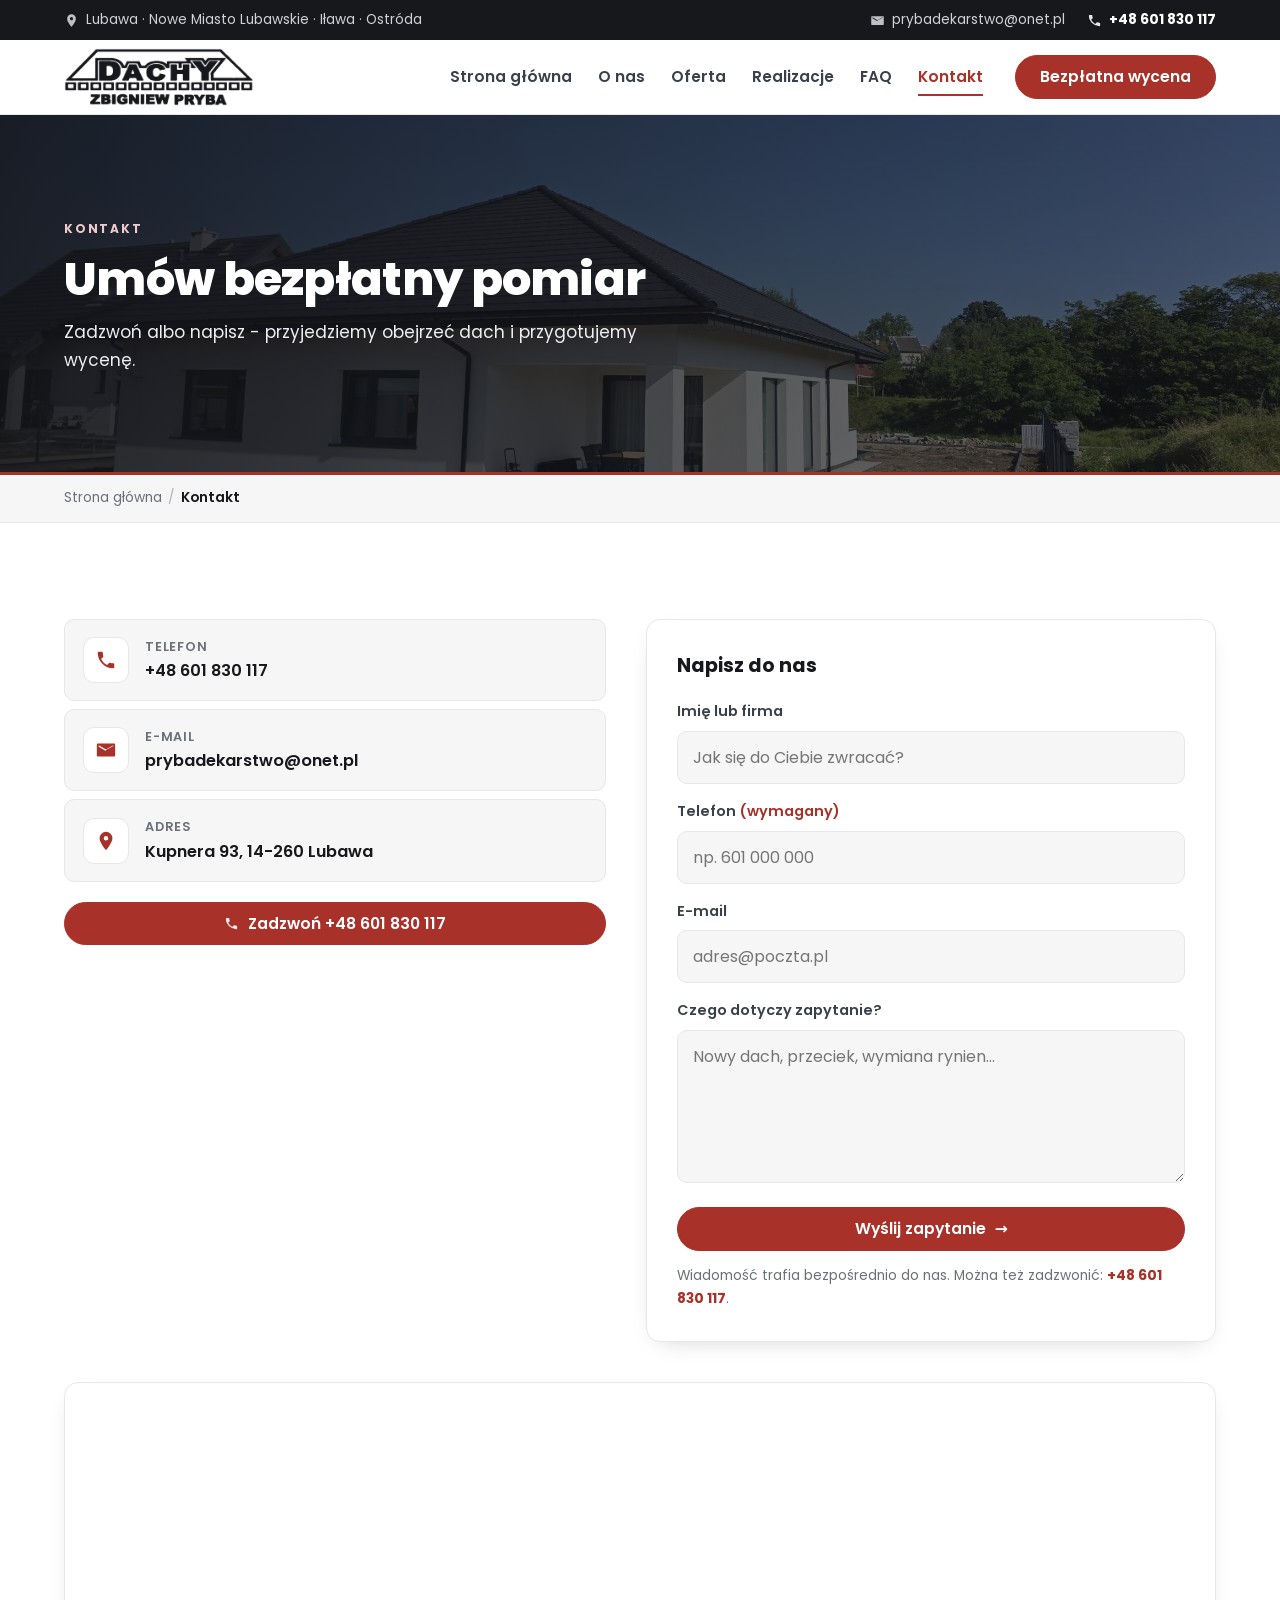
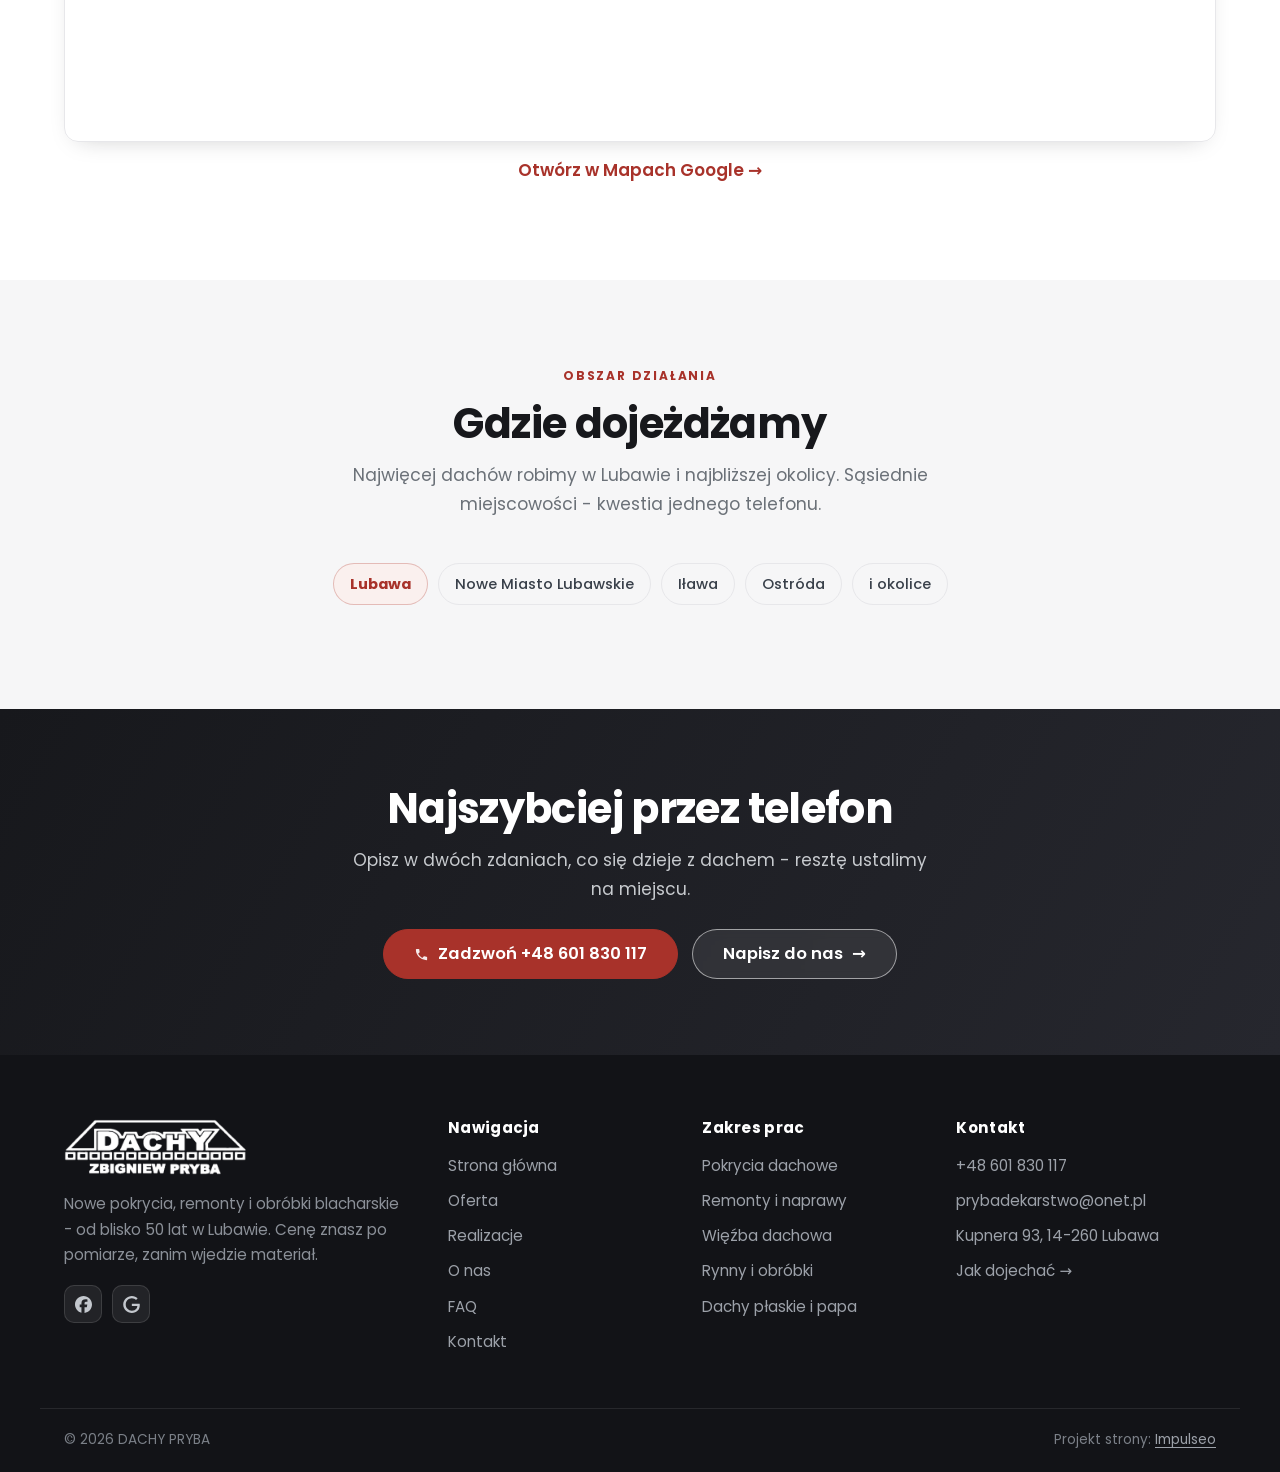
==== commit e58f09cc: "[claude-edit][cmt:3e53b332-dbc4-40dd-a257-2c8c9126073e] przebudowa w stylu KMK Dachy: uklad 5 podstr" ====
--- a/kontakt.html
+++ b/kontakt.html
@@ -3,118 +3,184 @@
 <head>
 <meta charset="UTF-8">
 <meta name="viewport" content="width=device-width, initial-scale=1.0">
-<title>Kontakt - DACHY PRYBA</title>
-<meta name="description" content="Kontakt DACHY PRYBA - Kupnera 93, 14-260 Lubawa">
-<link rel="canonical" href="https://kris20032.github.io/dachy-pryba/kontakt.html">
+<title>Kontakt - DACHY PRYBA, Lubawa</title>
+<meta name="description" content="DACHY PRYBA, Kupnera 93, 14-260 Lubawa. Telefon +48 601 830 117, prybadekarstwo@onet.pl. Bezpłatny pomiar i wycena dachu.">
+<link rel="canonical" href="https://impulseo-pl.github.io/dachy-pryba/kontakt.html">
 <meta name="robots" content="noindex, nofollow">
+<meta name="theme-color" content="#A8322A">
 <meta property="og:type" content="website">
 <meta property="og:locale" content="pl_PL">
 <meta property="og:site_name" content="DACHY PRYBA">
-<meta property="og:title" content="Kontakt - DACHY PRYBA">
-<meta property="og:description" content="Kontakt DACHY PRYBA - Kupnera 93, 14-260 Lubawa">
-<meta property="og:url" content="https://kris20032.github.io/dachy-pryba/kontakt.html">
-<meta property="og:image" content="https://kris20032.github.io/dachy-pryba/img/og.jpg">
+<meta property="og:title" content="Kontakt - DACHY PRYBA, Lubawa">
+<meta property="og:description" content="DACHY PRYBA, Kupnera 93, 14-260 Lubawa. Telefon +48 601 830 117, prybadekarstwo@onet.pl. Bezpłatny pomiar i wycena dachu.">
+<meta property="og:url" content="https://impulseo-pl.github.io/dachy-pryba/kontakt.html">
+<meta property="og:image" content="https://impulseo-pl.github.io/dachy-pryba/img/og.jpg">
 <meta property="og:image:width" content="1200">
 <meta property="og:image:height" content="630">
 <meta name="twitter:card" content="summary_large_image">
 <link rel="preconnect" href="https://fonts.googleapis.com">
 <link rel="preconnect" href="https://fonts.gstatic.com" crossorigin>
-<link href="https://fonts.googleapis.com/css2?family=Space+Grotesk:wght@500;600;700&family=DM+Sans:opsz,wght@9..40,400;9..40,500;9..40,600&display=swap" rel="stylesheet">
-<link rel="stylesheet" href="assets/styles.css?v=8aae9d0c">
+<link href="https://fonts.googleapis.com/css2?family=Poppins:wght@400;500;600;700;800&display=swap" rel="stylesheet">
+<link rel="stylesheet" href="assets/styles.css?v=20260915">
+<script type="application/ld+json">{"@context":"https://schema.org","@type":"RoofingContractor","name":"DACHY PRYBA","url":"https://impulseo-pl.github.io/dachy-pryba/","telephone":"+48601830117","email":"prybadekarstwo@onet.pl","image":"https://impulseo-pl.github.io/dachy-pryba/img/og.jpg","address":{"@type":"PostalAddress","streetAddress":"Kupnera 93","addressLocality":"Lubawa","postalCode":"14-260","addressRegion":"warmińsko-mazurskie","addressCountry":"PL"},"areaServed":["Lubawa","Nowe Miasto Lubawskie","Iława","Ostróda"],"sameAs":["https://www.facebook.com/prybadekarstwo/","https://www.google.com/maps?cid=4322694667573025799"],"aggregateRating":{"@type":"AggregateRating","ratingValue":"5.0","reviewCount":"2"}}</script>
 </head>
 <body>
 
-<header class="nav">
+<div class="topbar">
+  <div class="wrap topbar-inner">
+    <div class="tb-left">
+      <span class="tb-item"><svg class="ico" viewBox="0 0 24 24" width="15" height="15" aria-hidden="true"><path d="M12 2a7 7 0 0 0-7 7c0 5.2 7 13 7 13s7-7.8 7-13a7 7 0 0 0-7-7Zm0 9.5A2.5 2.5 0 1 1 12 6.5a2.5 2.5 0 0 1 0 5Z"/></svg> Lubawa · Nowe Miasto Lubawskie · Iława · Ostróda</span>
+    </div>
+    <div class="tb-right">
+      <a class="tb-item" href="mailto:prybadekarstwo@onet.pl"><svg class="ico" viewBox="0 0 24 24" width="15" height="15" aria-hidden="true"><path d="M3 5h18a1 1 0 0 1 1 1v12a1 1 0 0 1-1 1H3a1 1 0 0 1-1-1V6a1 1 0 0 1 1-1Zm9 7.1 8-4.6V6.9l-8 4.6-8-4.6v1.6l8 4.6Z"/></svg> prybadekarstwo@onet.pl</a>
+      <a class="tb-item tb-phone" href="tel:+48601830117"><svg class="ico" viewBox="0 0 24 24" width="15" height="15" aria-hidden="true"><path d="M6.6 10.8a15.5 15.5 0 0 0 6.6 6.6l2.2-2.2a1 1 0 0 1 1-.24 11.4 11.4 0 0 0 3.6.58 1 1 0 0 1 1 1V20a1 1 0 0 1-1 1A17 17 0 0 1 3 4a1 1 0 0 1 1-1h3.5a1 1 0 0 1 1 1c0 1.25.2 2.46.58 3.6a1 1 0 0 1-.25 1l-2.23 2.2Z"/></svg> +48 601 830 117</a>
+    </div>
+  </div>
+</div>
+
+<header class="nav" id="nav">
   <div class="wrap nav-inner">
-    <a class="brand brand-has-logo" href="index.html"><img class="brand-logo" src="img/logo.png" alt="DACHY PRYBA" width="628" height="210" decoding="async"></a>
-    <nav class="nav-links">
+    <a class="brand" href="index.html"><img class="brand-logo" src="img/logo.png" alt="DACHY PRYBA - dekarstwo, Lubawa" width="900" height="275"></a>
+    <nav class="nav-links" id="navLinks">
+      <a href="index.html">Strona główna</a>
+      <a href="o-nas.html">O&nbsp;nas</a>
       <a href="oferta.html">Oferta</a>
       <a href="realizacje.html">Realizacje</a>
-      <a href="o-nas.html">O nas</a>
-      <a href="kontakt.html" class="active" aria-current="page">Kontakt</a>
-      <a href="tel:+48601830117" class="btn btn-accent">Zadzwoń +48 601 830 117</a>
+      <a href="index.html#faq">FAQ</a>
+      <a href="kontakt.html" class="active">Kontakt</a>
+      <a href="kontakt.html" class="btn btn-accent nav-cta">Bezpłatna wycena</a>
     </nav>
-    <button class="nav-toggle" aria-label="Menu"><span></span><span></span><span></span></button>
+    <button class="nav-toggle" id="navToggle" aria-label="Menu" aria-expanded="false"><span></span><span></span><span></span></button>
   </div>
 </header>
+<section class="pagehead">
+  <img src="img/head-kontakt.jpg" alt="Gotowy dom parterowy z nowym dachem - realizacja DACHY PRYBA" width="2000" height="924" fetchpriority="high">
+  <div class="wrap">
+    <span class="eyebrow">Kontakt</span>
+    <h1>Umów bezpłatny pomiar</h1>
+    <p>Zadzwoń albo napisz - przyjedziemy obejrzeć dach i&nbsp;przygotujemy wycenę.</p>
+  </div>
+</section>
+<nav class="crumbs" aria-label="Ścieżka">
+  <div class="wrap crumbs-inner">
+    <a href="index.html">Strona główna</a><span class="sep">/</span><span aria-current="page">Kontakt</span>
+  </div>
+</nav>
 
 <main>
-<section class="pagehead">
-  <img src="img/g1.jpg" alt="DACHY PRYBA - Zapytaj o wycenę" width="1534" height="1126" decoding="async">
+<section class="contact">
   <div class="wrap">
-    <span class="eyebrow">Kontakt</span>
-    <h1>Zapytaj o wycenę</h1>
-    <p>Odpowiemy na pytania i przygotujemy wycenę.</p>
+    <div class="contact-grid">
+<div class="contact-info reveal">
+      <a class="ci-row" href="tel:+48601830117">
+        <span class="ci-ico"><svg class="" viewBox="0 0 24 24" width="22" height="22" aria-hidden="true"><path d="M6.6 10.8a15.5 15.5 0 0 0 6.6 6.6l2.2-2.2a1 1 0 0 1 1-.24 11.4 11.4 0 0 0 3.6.58 1 1 0 0 1 1 1V20a1 1 0 0 1-1 1A17 17 0 0 1 3 4a1 1 0 0 1 1-1h3.5a1 1 0 0 1 1 1c0 1.25.2 2.46.58 3.6a1 1 0 0 1-.25 1l-2.23 2.2Z"/></svg></span>
+        <span><span class="ci-lab">Telefon</span><span class="ci-val">+48 601 830 117</span></span>
+      </a>
+      <a class="ci-row" href="mailto:prybadekarstwo@onet.pl">
+        <span class="ci-ico"><svg class="" viewBox="0 0 24 24" width="22" height="22" aria-hidden="true"><path d="M3 5h18a1 1 0 0 1 1 1v12a1 1 0 0 1-1 1H3a1 1 0 0 1-1-1V6a1 1 0 0 1 1-1Zm9 7.1 8-4.6V6.9l-8 4.6-8-4.6v1.6l8 4.6Z"/></svg></span>
+        <span><span class="ci-lab">E-mail</span><span class="ci-val">prybadekarstwo@onet.pl</span></span>
+      </a>
+      <a class="ci-row" href="https://www.google.com/maps?cid=4322694667573025799" target="_blank" rel="noopener">
+        <span class="ci-ico"><svg class="" viewBox="0 0 24 24" width="22" height="22" aria-hidden="true"><path d="M12 2a7 7 0 0 0-7 7c0 5.2 7 13 7 13s7-7.8 7-13a7 7 0 0 0-7-7Zm0 9.5A2.5 2.5 0 1 1 12 6.5a2.5 2.5 0 0 1 0 5Z"/></svg></span>
+        <span><span class="ci-lab">Adres</span><span class="ci-val">Kupnera 93, 14-260 Lubawa</span></span>
+      </a>
+      <a class="btn btn-accent btn-block ci-callbtn" href="tel:+48601830117"><svg class="ico" viewBox="0 0 24 24" width="17" height="17" aria-hidden="true"><path d="M6.6 10.8a15.5 15.5 0 0 0 6.6 6.6l2.2-2.2a1 1 0 0 1 1-.24 11.4 11.4 0 0 0 3.6.58 1 1 0 0 1 1 1V20a1 1 0 0 1-1 1A17 17 0 0 1 3 4a1 1 0 0 1 1-1h3.5a1 1 0 0 1 1 1c0 1.25.2 2.46.58 3.6a1 1 0 0 1-.25 1l-2.23 2.2Z"/></svg> Zadzwoń +48 601 830 117</a>
+    </div>
+      <form class="contact-form reveal" action="mailto:prybadekarstwo@onet.pl" method="post" enctype="text/plain">
+        <div class="cf-title">Napisz do nas</div>
+        <label>Imię lub firma<input type="text" name="imie" autocomplete="name" placeholder="Jak się do Ciebie zwracać?"></label>
+        <label>Telefon <span class="cf-req">(wymagany)</span><input type="tel" name="telefon" autocomplete="tel" placeholder="np. 601 000 000" required></label>
+        <label>E-mail<input type="email" name="email" autocomplete="email" placeholder="adres@poczta.pl"></label>
+        <label>Czego dotyczy zapytanie?<textarea name="tresc" rows="5" placeholder="Nowy dach, przeciek, wymiana rynien..."></textarea></label>
+        <button type="submit" class="btn btn-accent btn-block">Wyślij zapytanie <span class="arr">→</span></button>
+        <span class="cf-hint">Wiadomość trafia bezpośrednio do nas. Można też zadzwonić: <a href="tel:+48601830117">+48 601 830 117</a>.</span>
+      </form>
+    </div>
+    <div class="map reveal">
+      <iframe title="DACHY PRYBA - Kupnera 93, Lubawa" src="https://maps.google.com/maps?q=DACHY%20PRYBA%20Lubawa&amp;z=11&amp;output=embed" loading="lazy" referrerpolicy="no-referrer-when-downgrade"></iframe>
+    </div>
+    <p class="map-link reveal"><a href="https://www.google.com/maps?cid=4322694667573025799" target="_blank" rel="noopener">Otwórz w&nbsp;Mapach Google →</a></p>
   </div>
 </section>
-<section>
-  <div class="wrap contact-grid">
-    <div class="reveal">
-      <span class="eyebrow">Dane kontaktowe</span>
-      <h2 style="margin:var(--space-4) 0 var(--space-6)">DACHY PRYBA</h2>
-      <div class="info-list">
-        <div class="info-row"><div class="ic"><svg class="ico-tel" width="16" height="16" viewBox="0 0 24 24" fill="none" aria-hidden="true"><path d="M6.6 10.8a15.5 15.5 0 0 0 6.6 6.6l2.2-2.2a1 1 0 0 1 1-.24 11.4 11.4 0 0 0 3.6.58 1 1 0 0 1 1 1V20a1 1 0 0 1-1 1A17 17 0 0 1 3 4a1 1 0 0 1 1-1h3.5a1 1 0 0 1 1 1c0 1.25.2 2.46.58 3.6a1 1 0 0 1-.25 1l-2.23 2.2Z" fill="currentColor"/></svg></div><div><div class="lbl">Telefon</div><a class="val" href="tel:+48601830117">+48 601 830 117</a></div></div>
-        <div class="info-row"><div class="ic"><svg class="ico-mail" width="16" height="16" viewBox="0 0 24 24" fill="none" aria-hidden="true"><rect x="3.2" y="5.5" width="17.6" height="13" rx="1.6" stroke="currentColor" stroke-width="1.6"/><path d="M4 7l8 6 8-6" stroke="currentColor" stroke-width="1.6" stroke-linecap="round" stroke-linejoin="round"/></svg></div><div><div class="lbl">E-mail</div><a class="val" href="mailto:prybadekarstwo@onet.pl">prybadekarstwo@onet.pl</a></div></div>
-        <div class="info-row"><div class="ic"><svg class="ico-pin" width="16" height="16" viewBox="0 0 24 24" fill="none" aria-hidden="true"><path d="M12 21s7-6.1 7-11.5A7 7 0 0 0 5 9.5C5 14.9 12 21 12 21Z" stroke="currentColor" stroke-width="1.6" fill="none"/><circle cx="12" cy="9.5" r="2.4" fill="currentColor"/></svg></div><div><div class="lbl">Adres</div><div class="val">Kupnera 93, 14-260 Lubawa</div></div></div>
-      </div>
+
+<section class="section alt">
+  <div class="wrap wrap-narrow">
+    <div class="head center reveal">
+      <span class="eyebrow">Obszar działania</span>
+      <h2>Gdzie dojeżdżamy</h2>
+      <p>Najwięcej dachów robimy w&nbsp;Lubawie i&nbsp;najbliższej okolicy. Sąsiednie miejscowości - kwestia jednego telefonu.</p>
     </div>
-    <div class="reveal">
-      <form class="form" action="https://formsubmit.co/prybadekarstwo@onet.pl" method="POST">
-        <input type="hidden" name="_subject" value="Zapytanie ze strony DACHY PRYBA">
-        <input type="hidden" name="_captcha" value="false">
-        <input type="hidden" name="_template" value="table">
-        <div class="fld"><label for="name">Imię / firma</label><input id="name" name="name" type="text" placeholder="np. Jan Kowalski" required></div>
-        <div class="fld"><label for="email">E-mail</label><input id="email" name="email" type="email" placeholder="adres@email.pl" required></div>
-        <div class="fld"><label for="phone">Telefon</label><input id="phone" name="phone" type="tel" placeholder="+48 ..."></div>
-        <div class="fld"><label for="msg">Czego dotyczy zapytanie?</label><textarea id="msg" name="message" placeholder="Napisz krótko, w czym możemy pomóc" required></textarea></div>
-        <button type="submit" class="btn btn-accent" style="width:100%;justify-content:center">Wyślij zapytanie <span class="arr">→</span></button>
-        <p class="note">Wiadomość trafi bezpośrednio do nas. Można też zadzwonić: +48 601 830 117.</p>
-      </form>
+    <div class="area-list reveal" style="justify-content:center">
+      <span class="area-chip area-home">Lubawa</span>
+      <span class="area-chip">Nowe Miasto Lubawskie</span>
+      <span class="area-chip">Iława</span>
+      <span class="area-chip">Ostróda</span>
+      <span class="area-chip">i&nbsp;okolice</span>
     </div>
   </div>
 </section>
-<section style="padding-top:0">
-  <div class="wrap reveal">
-    <iframe class="map" title="DACHY PRYBA - Lubawa" src="https://maps.google.com/maps?q=DACHY%20PRYBA%20Lubawa&z=15&output=embed" loading="lazy" referrerpolicy="no-referrer-when-downgrade"></iframe>
+
+</main>
+
+<section class="ctaband">
+  <div class="wrap">
+    <div class="reveal">
+      <h2>Najszybciej przez telefon</h2>
+      <p>Opisz w&nbsp;dwóch zdaniach, co się dzieje z&nbsp;dachem - resztę ustalimy na miejscu.</p>
+      <div class="btn-row">
+        <a href="tel:+48601830117" class="btn btn-primary btn-lg"><svg class="ico" viewBox="0 0 24 24" width="17" height="17" aria-hidden="true"><path d="M6.6 10.8a15.5 15.5 0 0 0 6.6 6.6l2.2-2.2a1 1 0 0 1 1-.24 11.4 11.4 0 0 0 3.6.58 1 1 0 0 1 1 1V20a1 1 0 0 1-1 1A17 17 0 0 1 3 4a1 1 0 0 1 1-1h3.5a1 1 0 0 1 1 1c0 1.25.2 2.46.58 3.6a1 1 0 0 1-.25 1l-2.23 2.2Z"/></svg> Zadzwoń +48 601 830 117</a>
+        <a href="kontakt.html" class="btn btn-ghost-light btn-lg">Napisz do nas <span class="arr">→</span></a>
+      </div>
+    </div>
   </div>
 </section>
-</main>
-
-<footer>
-  <div class="wrap">
-    <div class="foot-grid">
-      <div class="foot-brand">
-        <div class="name">DACHY PRYBA</div>
-        <p>Nowe pokrycia, remonty i obróbki blacharskie - od blisko 50 lat w Lubawie. Cenę znasz po pomiarze, zanim wjedzie materiał.</p>
-      </div>
-      <div class="foot-col">
-        <h4>Nawigacja</h4>
-        <a href="oferta.html">Oferta</a>
-        <a href="realizacje.html">Realizacje</a>
-        <a href="o-nas.html">O nas</a>
-        <a href="kontakt.html">Kontakt</a>
-      </div>
-      <div class="foot-col">
-        <h4>Kontakt</h4>
-        <a href="tel:+48601830117">+48 601 830 117</a>
-        <a href="mailto:prybadekarstwo@onet.pl">prybadekarstwo@onet.pl</a>
-        <p>Kupnera 93, 14-260 Lubawa</p>
-        <a href="https://www.google.com/maps?cid=4322694667573025799" target="_blank" rel="noopener">Jak dojechać →</a>
+<footer class="footer">
+  <div class="wrap foot-grid">
+    <div class="foot-brand">
+      <img class="foot-logo-img" src="img/logo-white.png" alt="DACHY PRYBA" width="900" height="275" loading="lazy" decoding="async">
+      <p>Nowe pokrycia, remonty i&nbsp;obróbki blacharskie - od blisko 50 lat w&nbsp;Lubawie. Cenę znasz po pomiarze, zanim wjedzie materiał.</p>
       <div class="foot-soc">
-        <a class="soc" href="https://www.facebook.com/prybadekarstwo/" target="_blank" rel="noopener" aria-label="Facebook - DACHY PRYBA"><svg viewBox="0 0 24 24" aria-hidden="true" focusable="false"><path d="M9.101 23.691v-7.98H6.627v-3.667h2.474v-1.58c0-4.085 1.848-5.978 5.858-5.978.401 0 .955.042 1.468.103a8.68 8.68 0 0 1 1.141.195v3.325a8.623 8.623 0 0 0-.653-.036 26.805 26.805 0 0 0-.733-.009c-.707 0-1.259.096-1.675.309a1.686 1.686 0 0 0-.679.622c-.258.42-.374.995-.374 1.752v1.297h3.919l-.386 2.103-.287 1.564h-3.246v8.245C19.396 23.238 24 18.179 24 12.044c0-6.627-5.373-12-12-12s-12 5.373-12 12c0 5.628 3.874 10.35 9.101 11.647Z" fill="currentColor"/></svg></a>
-        <a class="soc" href="https://www.google.com/maps?cid=4322694667573025799" target="_blank" rel="noopener" aria-label="Google - DACHY PRYBA"><svg viewBox="0 0 24 24" aria-hidden="true" focusable="false"><path d="M12.48 10.92v3.28h7.84c-.24 1.84-.853 3.187-1.787 4.133-1.147 1.147-2.933 2.4-6.053 2.4-4.827 0-8.6-3.893-8.6-8.72s3.773-8.72 8.6-8.72c2.6 0 4.507 1.027 5.907 2.347l2.307-2.307C18.747 1.44 16.133 0 12.48 0 5.867 0 .307 5.387.307 12s5.56 12 12.173 12c3.573 0 6.267-1.173 8.373-3.36 2.16-2.16 2.84-5.213 2.84-7.667 0-.76-.053-1.467-.173-2.053H12.48z" fill="currentColor"/></svg></a>
-      </div>
+        <a class="soc" href="https://www.facebook.com/prybadekarstwo/" target="_blank" rel="noopener" aria-label="Facebook - DACHY PRYBA"><svg class="" viewBox="0 0 24 24" width="17" height="17" aria-hidden="true"><path d="M9.101 23.691v-7.98H6.627v-3.667h2.474v-1.58c0-4.085 1.848-5.978 5.858-5.978.401 0 .955.042 1.468.103a8.68 8.68 0 0 1 1.141.195v3.325a8.623 8.623 0 0 0-.653-.036 26.805 26.805 0 0 0-.733-.009c-.707 0-1.259.096-1.675.309a1.686 1.686 0 0 0-.679.622c-.258.42-.374.995-.374 1.752v1.297h3.919l-.386 2.103-.287 1.564h-3.246v8.245C19.396 23.238 24 18.179 24 12.044c0-6.627-5.373-12-12-12s-12 5.373-12 12c0 5.628 3.874 10.35 9.101 11.647Z"/></svg></a>
+        <a class="soc" href="https://www.google.com/maps?cid=4322694667573025799" target="_blank" rel="noopener" aria-label="Wizytówka Google - DACHY PRYBA"><svg class="" viewBox="0 0 24 24" width="17" height="17" aria-hidden="true"><path d="M12.48 10.92v3.28h7.84c-.24 1.84-.853 3.187-1.787 4.133-1.147 1.147-2.933 2.4-6.053 2.4-4.827 0-8.6-3.893-8.6-8.72s3.773-8.72 8.6-8.72c2.6 0 4.507 1.027 5.907 2.347l2.307-2.307C18.747 1.44 16.133 0 12.48 0 5.867 0 .307 5.387.307 12s5.56 12 12.173 12c3.573 0 6.267-1.173 8.373-3.36 2.16-2.16 2.84-5.213 2.84-7.667 0-.76-.053-1.467-.173-2.053H12.48z"/></svg></a>
       </div>
     </div>
-    <div class="foot-bot">
-      <span>© 2026 DACHY PRYBA</span>
-      <span>Projekt strony: <a class="foot-credit" href="https://impulseo.pl" target="_blank" rel="noopener">Impulseo</a></span>
+    <div class="foot-col">
+      <h3>Nawigacja</h3>
+      <a href="index.html">Strona główna</a>
+      <a href="oferta.html">Oferta</a>
+      <a href="realizacje.html">Realizacje</a>
+      <a href="o-nas.html">O&nbsp;nas</a>
+      <a href="index.html#faq">FAQ</a>
+      <a href="kontakt.html">Kontakt</a>
+    </div>
+    <div class="foot-col">
+      <h3>Zakres prac</h3>
+      <a href="oferta.html">Pokrycia dachowe</a>
+      <a href="oferta.html">Remonty i&nbsp;naprawy</a>
+      <a href="oferta.html">Więźba dachowa</a>
+      <a href="oferta.html">Rynny i&nbsp;obróbki</a>
+      <a href="oferta.html">Dachy płaskie i&nbsp;papa</a>
+    </div>
+    <div class="foot-col">
+      <h3>Kontakt</h3>
+      <a href="tel:+48601830117">+48 601 830 117</a>
+      <a href="mailto:prybadekarstwo@onet.pl">prybadekarstwo@onet.pl</a>
+      <span class="foot-plain">Kupnera 93, 14-260 Lubawa</span>
+      <a href="https://www.google.com/maps?cid=4322694667573025799" target="_blank" rel="noopener">Jak dojechać →</a>
     </div>
   </div>
+  <div class="foot-bot">
+    <span>© 2026 DACHY PRYBA</span>
+    <span>Projekt strony: <a class="foot-credit" href="https://impulseo.pl" target="_blank" rel="noopener">Impulseo</a></span>
+  </div>
 </footer>
-<div class="sticky-call"><a class="sc-call" href="tel:+48601830117"><svg class="ico-tel" width="16" height="16" viewBox="0 0 24 24" fill="none" aria-hidden="true"><path d="M6.6 10.8a15.5 15.5 0 0 0 6.6 6.6l2.2-2.2a1 1 0 0 1 1-.24 11.4 11.4 0 0 0 3.6.58 1 1 0 0 1 1 1V20a1 1 0 0 1-1 1A17 17 0 0 1 3 4a1 1 0 0 1 1-1h3.5a1 1 0 0 1 1 1c0 1.25.2 2.46.58 3.6a1 1 0 0 1-.25 1l-2.23 2.2Z" fill="currentColor"/></svg> Zadzwoń</a><a class="sc-quote" href="kontakt.html">Zadzwoń: +48 601 830 117</a></div>
+
+<div class="sticky-call">
+  <a class="sc-call" href="tel:+48601830117"><svg class="ico" viewBox="0 0 24 24" width="16" height="16" aria-hidden="true"><path d="M6.6 10.8a15.5 15.5 0 0 0 6.6 6.6l2.2-2.2a1 1 0 0 1 1-.24 11.4 11.4 0 0 0 3.6.58 1 1 0 0 1 1 1V20a1 1 0 0 1-1 1A17 17 0 0 1 3 4a1 1 0 0 1 1-1h3.5a1 1 0 0 1 1 1c0 1.25.2 2.46.58 3.6a1 1 0 0 1-.25 1l-2.23 2.2Z"/></svg> Zadzwoń</a>
+  <a class="sc-quote" href="kontakt.html">Bezpłatna wycena</a>
+</div>
 <div class="demo-wazne" data-do="2026-09-21" data-cykl="3" hidden><svg class="dw-ico" width="13" height="13" viewBox="0 0 24 24" fill="none" aria-hidden="true"><circle cx="12" cy="12" r="8.6" stroke="currentColor" stroke-width="1.8"/><path d="M12 7.2V12l3.3 2" stroke="currentColor" stroke-width="1.8" stroke-linecap="round"/></svg><span class="dw-txt"></span></div>
 
-<script src="assets/main.js"></script>
+<script src="assets/main.js?v=20260915"></script>
 </body>
 </html>
--- a/assets/styles.css
+++ b/assets/styles.css
@@ -1,1849 +1,656 @@
+/* ===== DACHY PRYBA - demo premium (uklad i typografia w stylu DACHY PRYBA;
+   akcent: ceglasta czerwien pod dachowke z realizacji). Poppins z Google Fonts. ===== */
+
+:root{
+  --brand:#A8322A;        /* ceglasta czerwień - główny akcent, pod dachówkę z realizacji */
+  --brand-d:#8A2721;      /* ciemniejsza do hover */
+  --brand-dd:#6B1D18;     /* najciemniejsza - sekcje ciemne */
+  --gold:#d9a441;         /* punktowy ciepły akcent (hero highlight, gwiazdki) */
+  --ink:#17181c;          /* nagłówki / tekst mocny (prawie czarny) */
+  --ink-soft:#39404a;     /* tekst akapitów */
+  --muted:#6b7178;        /* tekst drugorzędny */
+  --line:#e7e7ea;         /* obramowania (neutralna szarość) */
+  --bg:#ffffff;
+  --bg-soft:#f6f6f7;      /* jasne tło sekcji */
+  --bg-tint:#faf0ee;      /* delikatny czerwony tint (ikony) */
+  --char:#17181c;         /* charcoal sekcje ciemne */
+  --white:#fff;
+  --radius:14px;
+  --radius-s:10px;
+  --shadow:0 18px 46px -22px rgba(20,20,24,.32);
+  --shadow-s:0 8px 24px -14px rgba(20,20,24,.28);
+  --wrap:1200px;
+  --ff:"Poppins",system-ui,-apple-system,Segoe UI,Roboto,Arial,sans-serif;
+  --fh:"Poppins",system-ui,-apple-system,Segoe UI,Roboto,Arial,sans-serif;
+}
+*{box-sizing:border-box;margin:0;padding:0}
+html{scroll-behavior:smooth;scroll-padding-top:96px;overflow-x:clip}
+body{font-family:var(--ff);color:var(--ink);background:var(--bg);line-height:1.66;font-size:17px;-webkit-font-smoothing:antialiased;overflow-x:hidden}
+img{max-width:100%;display:block}
+a{color:inherit;text-decoration:none}
+.wrap{max-width:var(--wrap);margin:0 auto;padding:0 24px;width:100%}
+.wrap-narrow{max-width:1080px}
+
+h1,h2,h3,h4{font-family:var(--fh);line-height:1.14;color:var(--ink);font-weight:700;letter-spacing:-.015em}
+h1{font-size:clamp(2.2rem,5.2vw,3.7rem);font-weight:800}
+h2{font-size:clamp(1.7rem,3.4vw,2.6rem)}
+h3{font-size:1.24rem}
+section{position:relative}
+
+.eyebrow{display:inline-block;font-family:var(--fh);font-weight:700;text-transform:uppercase;letter-spacing:.15em;font-size:.75rem;color:var(--brand);margin-bottom:14px}
+.eyebrow-light{color:#f0c9cb}
+.head{max-width:730px;margin-bottom:44px}
+.head.center{margin-left:auto;margin-right:auto;text-align:center}
+.head p{color:var(--muted);margin-top:14px;font-size:1.08rem}
+
+/* ===== Buttons ===== */
+.btn{display:inline-flex;align-items:center;justify-content:center;gap:9px;font-family:var(--fh);font-weight:600;font-size:.98rem;padding:13px 24px;border-radius:999px;border:1.5px solid transparent;cursor:pointer;transition:.2s ease;white-space:nowrap;line-height:1}
+.btn .arr{transition:transform .2s ease}
+.btn:hover .arr{transform:translateX(3px)}
+.btn-lg{padding:16px 30px;font-size:1.04rem}
+.btn-block{width:100%}
+.btn-accent{background:var(--brand);color:#fff;border-color:var(--brand)}
+.btn-accent:hover{background:var(--brand-d);border-color:var(--brand-d);transform:translateY(-2px);box-shadow:0 12px 26px -12px rgba(168,50,42,.6)}
+.btn-primary{background:var(--ink);color:#fff;border-color:var(--ink)}
+.btn-primary:hover{background:#000;border-color:#000;transform:translateY(-2px);box-shadow:0 12px 26px -14px rgba(20,20,24,.6)}
+.btn-light{background:#fff;color:var(--brand);border-color:#fff}
+.btn-light:hover{background:#fbecec;transform:translateY(-2px)}
+.btn-outline{background:transparent;color:var(--ink);border-color:var(--line)}
+.btn-outline:hover{border-color:var(--brand);color:var(--brand)}
+.btn-ghost-light{background:rgba(255,255,255,.08);color:#fff;border-color:rgba(255,255,255,.55);backdrop-filter:blur(4px)}
+.btn-ghost-light:hover{background:rgba(255,255,255,.18);border-color:#fff}
+
+/* ===== Topbar ===== */
+.topbar{background:var(--char);color:#cfd2d8;font-size:.85rem}
+.topbar-inner{display:flex;justify-content:space-between;align-items:center;gap:16px;min-height:40px;flex-wrap:wrap}
+.tb-left,.tb-right{display:flex;align-items:center;gap:22px;flex-wrap:wrap}
+.tb-item{display:inline-flex;align-items:center;gap:7px;color:#cfd2d8;transition:color .15s}
+.tb-right .tb-item:hover{color:#fff}
+.tb-phone{font-weight:700;color:#fff}
+.ico{width:15px;height:15px;fill:currentColor;flex:none;opacity:.9}
+
+/* ===== Nav ===== */
+.nav{position:sticky;top:0;z-index:60;background:rgba(255,255,255,.97);border-bottom:1px solid var(--line);transition:box-shadow .2s}
+.nav.scrolled{box-shadow:0 6px 22px -16px rgba(20,20,24,.45)}
+.nav-inner{display:flex;align-items:center;justify-content:space-between;min-height:74px;gap:20px}
+.brand{display:inline-flex;align-items:center;gap:13px}
+.brand-logo{height:58px;width:auto;display:block;flex:none}
+.brand-txt{display:flex;flex-direction:column;line-height:1.05}
+.brand .sub{font-size:.7rem;color:var(--muted);text-transform:uppercase;letter-spacing:.1em;font-weight:600}
+.nav-links{display:flex;align-items:center;gap:26px}
+.nav-links>a:not(.btn){font-family:var(--fh);font-weight:600;font-size:.96rem;color:var(--ink-soft);position:relative;padding:4px 0;transition:color .15s}
+.nav-links>a:not(.btn)::after{content:"";position:absolute;left:0;bottom:-2px;width:0;height:2px;background:var(--brand);transition:width .2s}
+.nav-links>a:not(.btn):hover{color:var(--brand)}
+.nav-links>a:not(.btn):hover::after{width:100%}
+.nav-links>a.active{color:var(--brand)}
+.nav-links>a.active::after{width:100%}
+.nav-cta{margin-left:6px}
+.nav-toggle{display:none;flex-direction:column;gap:5px;width:44px;height:44px;border:1px solid var(--line);border-radius:10px;background:#fff;cursor:pointer;align-items:center;justify-content:center;position:relative;z-index:65}
+.nav-toggle span{width:22px;height:2px;background:var(--ink);border-radius:2px;transition:.25s}
+.nav-toggle.open span:nth-child(1){transform:translateY(7px) rotate(45deg)}
+.nav-toggle.open span:nth-child(2){opacity:0}
+.nav-toggle.open span:nth-child(3){transform:translateY(-7px) rotate(-45deg)}
+
+/* ===== Hero ===== */
+.hero{position:relative;min-height:640px;min-height:min(88svh,760px);display:flex;align-items:center;color:#fff;overflow:hidden}
+.hero-media{position:absolute;inset:0;z-index:0}
+.hero-media img{width:100%;height:100%;object-fit:cover}
+.hero-shade{position:absolute;inset:0;background:linear-gradient(100deg,rgba(18,19,23,.92) 0%,rgba(20,20,24,.74) 44%,rgba(20,20,24,.32) 80%,rgba(20,20,24,.15) 100%)}
+.hero-inner{position:relative;z-index:2;padding:88px 24px}
+.hero-copy{max-width:680px}
+.hero h1{color:#fff;margin-bottom:20px;text-shadow:0 2px 30px rgba(0,0,0,.35)}
+.hero h1 .hl{color:var(--gold)}
+.hero-lead{font-size:1.16rem;color:#eceef1;max-width:600px;margin-bottom:30px}
+.hero-actions{display:flex;gap:14px;flex-wrap:wrap;margin-bottom:28px}
+.hero-trust{display:flex;align-items:center;gap:16px;flex-wrap:wrap;font-size:.95rem;color:#dcdfe3}
+.hero-trust b{color:#fff;font-weight:700}
+.ht-sep{width:5px;height:5px;border-radius:50%;background:rgba(255,255,255,.45)}
+.hero-callcard{position:absolute;right:max(24px,calc((100vw - var(--wrap))/2 + 24px));bottom:34px;z-index:3;display:inline-flex;align-items:center;gap:14px;background:rgba(255,255,255,.97);color:var(--ink);padding:14px 20px;border-radius:14px;box-shadow:var(--shadow);transition:.2s}
+.hero-callcard:hover{transform:translateY(-3px)}
+.hc-ico{display:grid;place-items:center;width:44px;height:44px;border-radius:11px;background:var(--brand);color:#fff;flex:none}
+.hc-ico svg{width:22px;height:22px;fill:currentColor}
+.hc-txt{display:flex;flex-direction:column;line-height:1.15}
+.hc-lab{font-size:.78rem;color:var(--muted)}
+.hc-num{font-family:var(--fh);font-weight:800;font-size:1.24rem;color:var(--brand)}
+
+/* ===== Pagehead (nagłówek podstrony) ===== */
+.pagehead{position:relative;min-height:clamp(240px,32vw,360px);display:flex;align-items:center;color:#fff;overflow:hidden;border-bottom:3px solid var(--brand)}
+.pagehead>img{position:absolute;inset:0;width:100%;height:100%;object-fit:cover;z-index:0}
+.pagehead::after{content:"";position:absolute;inset:0;background:linear-gradient(100deg,rgba(18,19,23,.92),rgba(20,20,24,.55));z-index:1}
+.pagehead .wrap{position:relative;z-index:2;padding:52px 24px}
+.pagehead .eyebrow{color:#f0c9cb}
+.pagehead h1{color:#fff;margin-bottom:0;font-size:clamp(1.95rem,4.4vw,2.9rem)}
+.pagehead p{color:#eceef1;max-width:680px;margin-top:12px;font-size:1.06rem}
+
+/* ===== Breadcrumbs ===== */
+.crumbs{background:var(--bg-soft);border-bottom:1px solid var(--line);font-size:.86rem}
+.crumbs-inner{display:flex;flex-wrap:wrap;gap:6px;align-items:center;padding:12px 24px;color:var(--muted)}
+.crumbs a{color:var(--muted);transition:color .15s}
+.crumbs a:hover{color:var(--brand)}
+.crumbs span[aria-current]{color:var(--ink);font-weight:600}
+.crumbs .sep{opacity:.5}
+
+/* ===== Stats ===== */
+.stats{background:var(--char);color:#fff}
+.stats-grid{display:grid;grid-template-columns:repeat(4,1fr)}
+.stat{padding:30px 18px;text-align:center;border-right:1px solid rgba(255,255,255,.14)}
+.stat:last-child{border-right:none}
+.stat-num{display:block;font-family:var(--fh);font-weight:800;font-size:clamp(1.45rem,5.2vw,2.1rem);line-height:1;letter-spacing:-.02em}
+.stat-star{color:var(--gold);font-size:1.4rem;margin-left:2px}
+.stat-lab{display:block;margin-top:8px;font-size:.92rem;color:#c7cace}
+
+/* ===== Promise / O nas ===== */
+.promise{padding:96px 0}
+.promise-grid{display:grid;grid-template-columns:1fr 1.05fr;gap:56px;align-items:center}
+.promise-media{position:relative}
+.promise-media img{border-radius:var(--radius);width:100%;height:100%;max-height:520px;object-fit:cover;box-shadow:var(--shadow)}
+.promise-badge{position:absolute;left:-18px;bottom:28px;background:var(--brand);color:#fff;padding:16px 22px;border-radius:12px;box-shadow:var(--shadow-s);font-family:var(--fh);line-height:1;text-align:center}
+.promise-badge b{display:block;font-size:1.7rem;font-weight:800}
+.promise-badge span{font-size:.82rem;font-weight:600;letter-spacing:.04em}
+.promise-copy h2{margin-bottom:18px}
+.promise-copy>p{color:var(--ink-soft);margin-bottom:22px}
+.promise-list{list-style:none;display:grid;gap:13px;margin-bottom:30px}
+.promise-list li{display:flex;gap:12px;align-items:flex-start;font-weight:500;color:var(--ink-soft)}
+.pl-ico{display:grid;place-items:center;width:24px;height:24px;border-radius:50%;background:var(--bg-tint);color:var(--brand);font-weight:800;font-size:.8rem;flex:none;margin-top:2px}
+
+/* ===== VAT band ===== */
+.vatband{background:linear-gradient(120deg,var(--brand-dd),var(--brand));color:#fff}
+.vatband-inner{display:flex;align-items:center;gap:26px;padding:30px 24px;flex-wrap:wrap;justify-content:center;text-align:center}
+.vatband-inner p{font-size:1.12rem;max-width:660px}
+.vatband-inner b{color:#fff;text-decoration:underline;text-underline-offset:3px;text-decoration-color:rgba(255,255,255,.55)}
+.vb-badge{font-family:var(--fh);font-weight:800;font-size:1.5rem;background:#fff;color:var(--brand);padding:10px 18px;border-radius:12px;flex:none}
+
+/* ===== Services ===== */
+.services{padding:96px 0;background:var(--bg-soft)}
+.svc-grid{display:grid;grid-template-columns:repeat(3,1fr);gap:22px}
+.svc{background:#fff;border:1px solid var(--line);border-radius:var(--radius);padding:28px 24px;transition:.22s;position:relative;overflow:hidden;display:block;color:inherit}
+.svc::before{content:"";position:absolute;left:0;top:0;height:3px;width:0;background:var(--brand);transition:width .25s}
+.svc:hover{transform:translateY(-4px);box-shadow:var(--shadow);border-color:transparent;background:var(--bg-soft)}
+.svc:hover::before{width:100%}
+.svc-ico{display:grid;place-items:center;width:52px;height:52px;border-radius:13px;background:var(--bg-tint);color:var(--brand);margin-bottom:18px;transition:.22s}
+.svc-ico svg{width:28px;height:28px;fill:currentColor}
+.svc:hover .svc-ico{background:var(--brand);color:#fff}
+.svc h3{margin-bottom:9px;font-size:1.14rem}
+.svc p{color:var(--muted);font-size:.97rem}
+.svc-link{margin-top:14px;display:inline-flex;align-items:center;gap:6px;color:var(--brand);font-weight:600;font-size:.92rem}
+.svc-note{text-align:center;margin-top:18px;color:var(--muted)}
+.svc-more{text-align:center;margin-top:34px}
+.svc-note a{color:var(--brand);font-weight:700}
+
+/* ===== Why ===== */
+.why{padding:96px 0}
+.why-grid{display:grid;grid-template-columns:1fr 1.1fr;gap:56px;align-items:center}
+.why-copy>p{color:var(--ink-soft);margin:18px 0 26px}
+.why-cta-row{display:flex;align-items:center;gap:20px;flex-wrap:wrap}
+.why-tel{color:var(--muted);font-size:.98rem}
+.why-tel b{color:var(--ink)}
+.why-values{display:grid;grid-template-columns:1fr 1fr;gap:20px}
+.val{background:#fff;border:1px solid var(--line);border-radius:var(--radius);padding:26px 22px;transition:.2s}
+.val:hover{box-shadow:var(--shadow-s);transform:translateY(-3px)}
+.val-ico{display:grid;place-items:center;width:48px;height:48px;border-radius:12px;background:var(--bg-tint);color:var(--brand);margin-bottom:16px}
+.val-ico svg{width:26px;height:26px;fill:currentColor}
+.val h3{font-size:1.08rem;margin-bottom:8px}
+.val p{color:var(--muted);font-size:.94rem}
+
+/* ===== Brands ===== */
+.brands{padding:52px 0;background:var(--bg-soft);border-top:1px solid var(--line);border-bottom:1px solid var(--line)}
+.brands-lead{text-align:center;color:var(--muted);font-family:var(--fh);font-weight:600;letter-spacing:.02em;margin-bottom:22px;text-transform:uppercase;font-size:.82rem}
+.brands-row{display:flex;flex-wrap:wrap;justify-content:center;gap:14px 34px;align-items:center}
+.brand-chip{font-family:var(--fh);font-weight:700;font-size:1.2rem;color:#9aa0a7;letter-spacing:.01em;transition:.2s}
+.brand-chip:hover{color:var(--brand)}
+.brands-note{text-align:center;color:var(--muted);font-size:.86rem;margin-top:18px}
+
+/* ===== Gallery ===== */
+.gallery-sec{padding:96px 0}
+.gallery{display:grid;grid-template-columns:repeat(4,1fr);gap:16px}
+.tile{position:relative;overflow:hidden;border-radius:var(--radius-s);aspect-ratio:4/3;cursor:pointer;background:#e2e2e5;display:block}
+.tile img{width:100%;height:100%;object-fit:cover;transition:transform .5s ease}
+.tile::after{content:"";position:absolute;inset:0;background:linear-gradient(to top,rgba(20,20,24,.5),transparent 55%);opacity:0;transition:.25s}
+.tile:hover img{transform:scale(1.07)}
+.tile:hover::after{opacity:1}
+.tile-tag{position:absolute;left:12px;top:12px;z-index:2;background:var(--brand);color:#fff;font-family:var(--fh);font-weight:700;font-size:.74rem;padding:5px 11px;border-radius:999px;letter-spacing:.02em}
+.tile:first-child{grid-column:span 2;grid-row:span 2;aspect-ratio:auto}
+.gallery-note{text-align:center;margin-top:26px;color:var(--muted);font-size:.92rem}
+/* certyfikaty (o-nas) - dokumenty pionowe: pelny podglad zamiast kadrowania */
+.certs{grid-template-columns:repeat(2,1fr);gap:22px;max-width:600px;margin:6px 0 4px}
+.cert-item{margin:0}
+.cert{aspect-ratio:auto;background:#fff;border:1px solid var(--line);box-shadow:var(--shadow-s);padding:8px}
+.cert img{height:auto;object-fit:contain}
+.cert::after{display:none}
+.cert:hover img{transform:none}
+.cert:hover{border-color:var(--brand)}
+.cert-item figcaption{margin-top:10px;font-size:.86rem;color:var(--muted);line-height:1.42}
+.cert-hint{color:var(--muted);font-size:.9rem;margin:8px 0 0}
+
+/* ===== Reviews ===== */
+.reviews{padding:96px 0;background:var(--bg-soft)}
+.rev-rating{margin-top:16px;font-size:1.05rem;color:var(--ink-soft);display:flex;gap:10px;align-items:center;justify-content:center;flex-wrap:wrap}
+.rev-rating b{font-family:var(--fh);font-weight:800;color:var(--ink);font-size:1.2rem}
+.rr-stars{color:var(--gold);letter-spacing:2px}
+.rr-count{color:var(--muted);font-size:.92rem}
+.rev-grid{display:grid;grid-template-columns:repeat(3,1fr);gap:22px;margin-top:8px}
+.rev{background:#fff;border:1px solid var(--line);border-radius:var(--radius);padding:26px 26px 22px;box-shadow:var(--shadow-s);display:flex;flex-direction:column}
+.rev-stars{color:var(--gold);letter-spacing:3px;font-size:1.05rem;margin-bottom:12px}
+.rev blockquote{font-size:1rem;color:var(--ink-soft);line-height:1.6;margin-bottom:20px;flex:1}
+.rev figcaption{display:flex;align-items:center;gap:13px}
+.rev-av{display:grid;place-items:center;width:44px;height:44px;border-radius:50%;background:var(--brand);color:#fff;font-family:var(--fh);font-weight:700;flex:none}
+.rev figcaption b{display:block;font-family:var(--fh);font-size:.98rem}
+.rev-src{font-size:.82rem;color:var(--muted)}
+.rev-cta{text-align:center;margin-top:34px}
+
+/* ===== Contact ===== */
+.contact{padding:96px 0}
+.contact-grid{display:grid;grid-template-columns:1fr 1.05fr;gap:40px;align-items:start;margin-bottom:40px}
+.contact-info{display:flex;flex-direction:column;gap:8px}
+.ci-row{display:flex;align-items:center;gap:16px;padding:16px 18px;border:1px solid var(--line);border-radius:var(--radius-s);background:var(--bg-soft);transition:.18s}
+a.ci-row:hover{border-color:var(--brand);background:var(--bg-tint)}
+.ci-ico{display:grid;place-items:center;width:46px;height:46px;border-radius:11px;background:#fff;color:var(--brand);border:1px solid var(--line);flex:none}
+.ci-ico svg{width:22px;height:22px;fill:currentColor}
+.ci-lab{display:block;font-size:.8rem;color:var(--muted);text-transform:uppercase;letter-spacing:.06em;font-weight:600}
+.ci-val{display:block;font-family:var(--fh);font-weight:600;color:var(--ink);font-size:1.02rem}
+.ci-callbtn{margin-top:10px}
+.contact-form{background:#fff;border:1px solid var(--line);border-radius:var(--radius);padding:30px;box-shadow:var(--shadow-s)}
+.cf-title{font-family:var(--fh);font-weight:700;font-size:1.2rem;margin-bottom:18px;color:var(--ink)}
+.contact-form label{display:block;font-size:.9rem;font-weight:600;color:var(--ink-soft);margin-bottom:16px}
+.contact-form input,.contact-form textarea{width:100%;margin-top:7px;padding:13px 15px;border:1.5px solid var(--line);border-radius:10px;font-family:var(--ff);font-size:1rem;color:var(--ink);background:var(--bg-soft);transition:.15s;resize:vertical}
+.contact-form input:focus,.contact-form textarea:focus{outline:none;border-color:var(--brand);background:#fff;box-shadow:0 0 0 3px rgba(168,50,42,.12)}
+.cf-hint{display:block;margin-top:14px;font-size:.86rem;color:var(--muted)}
+.cf-hint a{color:var(--brand);font-weight:700}
+.map{border-radius:var(--radius);overflow:hidden;border:1px solid var(--line);box-shadow:var(--shadow-s);height:360px;display:block;cursor:pointer}
+.map img{width:100%;height:100%;object-fit:cover;display:block;transition:transform .4s ease}
+.map:hover img{transform:scale(1.04)}
+.map-link{text-align:center;margin-top:14px;font-family:var(--fh);font-weight:600}
+.map-link a{color:var(--brand)}
+.map-link a:hover{text-decoration:underline}
+
+/* ===== Article / long-form content (prose) ===== */
+.section{padding:80px 0}
+.section.alt{background:var(--bg-soft)}
+.article-wrap{display:grid;grid-template-columns:minmax(0,1fr) 320px;gap:48px;align-items:start}
+.prose{max-width:760px;font-size:1.06rem;color:var(--ink-soft)}
+.prose.full{max-width:none}
+.prose>p{margin:0 0 20px}
+.prose .lead{font-size:1.2rem;color:var(--ink);font-weight:500;line-height:1.55;margin-bottom:26px}
+.prose h2{margin:44px 0 16px;font-size:clamp(1.5rem,2.6vw,2rem)}
+.prose h2:first-child{margin-top:0}
+.prose h2.faq-cat{font-size:.98rem;font-weight:700;text-transform:uppercase;letter-spacing:.15em;color:var(--brand);text-align:center;max-width:860px;margin:46px auto 18px}
+.prose h2.faq-cat:first-of-type{margin-top:6px}
+.prose h3{margin:30px 0 12px;font-size:1.28rem}
+.prose ul,.prose ol{margin:0 0 22px;padding-left:0;list-style:none;display:grid;gap:11px}
+.prose ul li{position:relative;padding-left:30px}
+.prose ul li::before{content:"";position:absolute;left:4px;top:.62em;width:8px;height:8px;background:var(--brand);border-radius:2px;transform:rotate(45deg)}
+.prose ol{counter-reset:li}
+.prose ol li{position:relative;padding-left:42px;counter-increment:li}
+.prose ol li::before{content:counter(li);position:absolute;left:0;top:-2px;width:28px;height:28px;background:var(--bg-tint);color:var(--brand);border-radius:8px;font-family:var(--fh);font-weight:700;font-size:.9rem;display:grid;place-items:center}
+.prose a:not(.btn){color:var(--brand);font-weight:600;text-decoration:underline;text-underline-offset:2px;text-decoration-color:rgba(168,50,42,.35)}
+.prose a:not(.btn):hover{text-decoration-color:var(--brand)}
+.prose strong{color:var(--ink);font-weight:700}
+.prose .btn{max-width:100%;white-space:normal;text-align:center;line-height:1.25}
+.prose blockquote{border-left:3px solid var(--brand);background:var(--bg-soft);padding:16px 22px;border-radius:0 10px 10px 0;margin:0 0 22px;color:var(--ink-soft);font-style:italic}
+.prose>img{border-radius:var(--radius);margin:8px 0 24px;box-shadow:var(--shadow-s)}
+.prose figure{margin:8px 0 24px}
+.prose figure img{border-radius:var(--radius);box-shadow:var(--shadow-s)}
+.prose figcaption{font-size:.86rem;color:var(--muted);margin-top:8px;text-align:center}
+
+/* tabela (np. porównanie pokryć) */
+.table-scroll{overflow-x:auto;margin:0 0 24px;border:1px solid var(--line);border-radius:var(--radius);-webkit-overflow-scrolling:touch}
+table.cmp{width:100%;border-collapse:collapse;font-size:.98rem;min-width:520px}
+table.cmp th,table.cmp td{padding:13px 16px;text-align:left;border-bottom:1px solid var(--line);vertical-align:top}
+table.cmp thead th{background:var(--char);color:#fff;font-family:var(--fh);font-weight:600;font-size:.92rem;letter-spacing:.01em}
+table.cmp tbody tr:nth-child(even){background:var(--bg-soft)}
+table.cmp tbody th{font-weight:600;color:var(--ink);background:var(--bg-tint)}
+table.cmp td:last-child,table.cmp th:last-child{border-right:none}
+
+/* callout */
+.callout{border:1px solid var(--line);border-left:4px solid var(--brand);background:var(--bg-soft);border-radius:0 var(--radius) var(--radius) 0;padding:18px 22px;margin:0 0 24px;font-size:1rem;color:var(--ink-soft)}
+.callout b,.callout strong{color:var(--ink)}
+.callout .co-t{display:block;font-family:var(--fh);font-weight:700;color:var(--brand);margin-bottom:6px;font-size:.92rem;text-transform:uppercase;letter-spacing:.04em}
+.refs{font-size:.82rem;color:var(--muted);line-height:1.5;margin:0 0 24px;border-top:1px solid var(--line);padding-top:12px}
+.refs a{color:var(--muted);text-decoration:underline}
+.refs a:hover{color:var(--brand)}
+
+/* steps (proces) */
+.steps{display:grid;gap:16px;margin:0 0 24px;counter-reset:st}
+.step{display:grid;grid-template-columns:auto 1fr;gap:16px;align-items:start;background:#fff;border:1px solid var(--line);border-radius:var(--radius);padding:20px 22px;counter-increment:st}
+.step::before{content:counter(st);grid-column:1;grid-row:1/span 2;width:38px;height:38px;background:var(--brand);color:#fff;border-radius:10px;font-family:var(--fh);font-weight:800;display:grid;place-items:center;font-size:1.05rem}
+.step h3{grid-column:2;margin:0 0 5px;font-size:1.08rem;align-self:center}
+.step p{grid-column:2;margin:0;color:var(--muted);font-size:.97rem}
+
+/* aside sticky CTA */
+.aside-cta{position:sticky;top:96px;display:grid;gap:16px}
+.cta-card{background:#fff;border:1px solid var(--line);border-radius:var(--radius);padding:26px 24px;box-shadow:var(--shadow-s)}
+.cta-card.dark{background:var(--char);color:#fff;border-color:transparent}
+.cta-card h3{font-size:1.16rem;margin-bottom:8px}
+.cta-card.dark h3{color:#fff}
+.cta-card p{color:var(--muted);font-size:.95rem;margin-bottom:16px}
+.cta-card.dark p{color:#c7cace}
+.cta-phone{font-family:var(--fh);font-weight:800;font-size:1.5rem;color:var(--brand);display:block;margin-bottom:6px}
+.cta-card.dark .cta-phone{color:#fff}
+.cta-list{list-style:none;display:grid;gap:10px;margin:0 0 4px}
+.cta-list li{position:relative;padding-left:24px;font-size:.95rem;color:var(--ink-soft)}
+.cta-card.dark .cta-list li{color:#dcdfe3}
+.cta-list li::before{content:"✓";position:absolute;left:0;top:0;color:var(--brand);font-weight:800}
+.cta-card.dark .cta-list li::before{color:var(--gold)}
+
+/* jump nav / spis treści */
+.toc{background:var(--bg-soft);border:1px solid var(--line);border-radius:var(--radius);padding:20px 24px;margin:0 0 30px}
+.toc-t{font-family:var(--fh);font-weight:700;font-size:.85rem;text-transform:uppercase;letter-spacing:.06em;color:var(--muted);margin-bottom:12px}
+.toc ol{list-style:none;counter-reset:tc;display:grid;gap:8px;padding:0;margin:0}
+.toc li{counter-increment:tc}
+.toc a{color:var(--ink-soft);font-weight:500;display:inline-flex;gap:8px}
+.toc a::before{content:counter(tc);color:var(--brand);font-weight:700}
+.toc a:hover{color:var(--brand)}
+
+/* ===== FAQ (accordion natywny <details>) ===== */
+.faq-list{display:grid;gap:12px;max-width:860px;margin:32px auto}
+.faq-list.wide{max-width:none}
+details.faq{background:#fff;border:1px solid var(--line);border-radius:var(--radius);overflow:hidden;transition:box-shadow .2s}
+details.faq[open]{box-shadow:var(--shadow-s);border-color:transparent}
+details.faq>summary{list-style:none;cursor:pointer;display:flex;justify-content:space-between;align-items:center;gap:16px;padding:20px 24px;font-family:var(--fh);font-weight:600;font-size:1.06rem;color:var(--ink)}
+details.faq>summary::-webkit-details-marker{display:none}
+details.faq>summary .fq-plus{flex:none;width:26px;height:26px;border-radius:50%;background:var(--bg-tint);color:var(--brand);display:grid;place-items:center;font-weight:700;transition:.2s;position:relative}
+details.faq>summary .fq-plus::before,details.faq>summary .fq-plus::after{content:"";position:absolute;background:currentColor;border-radius:2px}
+details.faq>summary .fq-plus::before{width:12px;height:2px}
+details.faq>summary .fq-plus::after{width:2px;height:12px;transition:transform .2s}
+details.faq[open]>summary .fq-plus{background:var(--brand);color:#fff}
+details.faq[open]>summary .fq-plus::after{transform:scaleY(0)}
+details.faq .fq-body{padding:0 24px 22px;color:var(--ink-soft);font-size:1.02rem;line-height:1.65}
+details.faq .fq-body p{margin:0 0 12px}
+details.faq .fq-body p:last-child{margin-bottom:0}
+details.faq .fq-body ul{margin:6px 0 12px;padding-left:0;list-style:none;display:grid;gap:8px}
+details.faq .fq-body ul li{position:relative;padding-left:26px}
+details.faq .fq-body ul li::before{content:"";position:absolute;left:4px;top:.6em;width:7px;height:7px;background:var(--brand);border-radius:2px;transform:rotate(45deg)}
+details.faq .fq-body a{color:var(--brand);font-weight:600;text-decoration:underline;text-underline-offset:2px}
+
+/* ===== Blog ===== */
+.blog-grid{display:grid;grid-template-columns:repeat(3,1fr);gap:26px}
+.post-card{background:#fff;border:1px solid var(--line);border-radius:var(--radius);overflow:hidden;transition:.2s;display:flex;flex-direction:column}
+.post-card:hover{transform:translateY(-4px);box-shadow:var(--shadow);border-color:transparent}
+.post-card .pc-media{aspect-ratio:16/10;overflow:hidden;background:#e2e2e5}
+.post-card .pc-media img{width:100%;height:100%;object-fit:cover;transition:transform .4s}
+.post-card:hover .pc-media img{transform:scale(1.06)}
+.pc-body{padding:22px 22px 24px;display:flex;flex-direction:column;flex:1}
+.pc-cat{font-family:var(--fh);font-weight:700;font-size:.72rem;text-transform:uppercase;letter-spacing:.08em;color:var(--brand);margin-bottom:8px}
+.pc-body h3{font-size:1.14rem;margin-bottom:10px;line-height:1.25}
+.pc-body p{color:var(--muted);font-size:.96rem;margin-bottom:16px;flex:1}
+.pc-more{color:var(--brand);font-weight:600;font-size:.92rem;display:inline-flex;gap:6px;align-items:center}
+.postmeta{display:flex;flex-wrap:wrap;gap:8px 16px;color:var(--muted);font-size:.9rem;margin-top:10px}
+.postmeta .pm-cat{color:var(--brand);font-weight:600}
+
+/* lokalne strony - lista miejscowości */
+.area-list{display:flex;flex-wrap:wrap;gap:10px;margin:6px 0 24px}
+.area-chip{background:var(--bg-soft);border:1px solid var(--line);border-radius:999px;padding:8px 16px;font-size:.92rem;font-weight:500;color:var(--ink-soft)}
+.city-grid{display:grid;grid-template-columns:repeat(3,1fr);gap:20px}
+.city-card{display:block;background:#fff;border:1px solid var(--line);border-radius:var(--radius);padding:24px;transition:.2s;color:inherit}
+.city-card:hover{transform:translateY(-3px);box-shadow:var(--shadow-s);border-color:var(--brand)}
+.city-card h3{display:flex;align-items:center;gap:10px;margin-bottom:8px}
+.city-card h3 svg{width:22px;height:22px;fill:var(--brand);flex:none}
+.city-card p{color:var(--muted);font-size:.95rem}
+
+/* ===== CTA band (podstrony) ===== */
+.ctaband{padding:76px 0;background:linear-gradient(120deg,var(--char),#26272e);color:#fff;text-align:center}
+.ctaband h2{color:#fff}
+.ctaband p{color:#c7cace;max-width:600px;margin:14px auto 26px}
+.ctaband .btn-row{display:flex;gap:14px;justify-content:center;flex-wrap:wrap}
+.ctaband .btn-primary{background:var(--brand);border-color:var(--brand)}
+.ctaband .btn-primary:hover{background:var(--brand-d);border-color:var(--brand-d)}
+
+/* ===== Footer ===== */
+.footer{background:#121317;color:#a7abb2;padding:64px 0 0}
+.foot-grid{display:grid;grid-template-columns:1.6fr 1fr 1fr 1.2fr;gap:38px;padding-bottom:44px}
+.foot-brand-lock{display:flex;align-items:center;gap:11px;margin-bottom:16px;color:#fff}
+.foot-logo{display:inline-flex;background:#fff;border-radius:10px;padding:7px 12px}
+.foot-logo img{height:36px;width:auto;display:block}
+.foot-brand p{color:#8b9098;font-size:.95rem;margin-bottom:18px;max-width:340px}
+.foot-col h3{color:#fff;font-family:var(--fh);font-size:.95rem;margin-bottom:16px;letter-spacing:.02em}
+.foot-col a,.foot-plain{display:block;color:#9ca1a9;font-size:.95rem;margin-bottom:10px;transition:.15s}
+.foot-col a:hover{color:#fff}
+.foot-bot{display:flex;justify-content:space-between;align-items:center;gap:12px;flex-wrap:wrap;padding:20px 24px;border-top:1px solid rgba(255,255,255,.09);font-size:.85rem;color:#7b8088;max-width:var(--wrap);margin:0 auto}
+.foot-credit{color:#9ca1a9}
+.foot-bot a{color:#9ca1a9;text-decoration:underline;text-underline-offset:3px}
+.foot-bot a:hover{color:#fff}
+
+/* ===== Sticky mobile call ===== */
+.sticky-call{position:fixed;left:0;right:0;bottom:0;z-index:70;display:none;gap:0;background:#fff;border-top:1px solid var(--line);box-shadow:0 -8px 24px -16px rgba(20,20,24,.5)}
+.sticky-call a{flex:1;display:flex;align-items:center;justify-content:center;gap:8px;padding:15px 10px;font-family:var(--fh);font-weight:700;font-size:.98rem}
+.sc-call{background:var(--brand);color:#fff;fill:#fff}
+.sc-quote{background:var(--ink);color:#fff}
+body.menu-open .sticky-call{display:none}
+
+/* ===== Lightbox ===== */
+.lightbox{position:fixed;inset:0;z-index:120;background:rgba(15,15,18,.93);display:none;align-items:center;justify-content:center;padding:40px}
+.lightbox.open{display:flex}
+.lb-figure{max-width:min(1100px,92vw);max-height:88vh;text-align:center}
+.lb-figure img{max-width:100%;max-height:78vh;border-radius:10px;box-shadow:0 30px 80px -20px rgba(0,0,0,.7);object-fit:contain;margin:0 auto}
+.lb-figure figcaption{color:#dcdfe3;margin-top:14px;font-size:.98rem}
+.lb-close,.lb-prev,.lb-next{position:absolute;background:rgba(255,255,255,.12);color:#fff;border:none;cursor:pointer;width:52px;height:52px;border-radius:50%;font-size:1.8rem;line-height:1;display:grid;place-items:center;transition:.18s;backdrop-filter:blur(4px)}
+.lb-close:hover,.lb-prev:hover,.lb-next:hover{background:rgba(255,255,255,.26)}
+.lb-close{top:24px;right:24px;font-size:2rem}
+.lb-prev{left:24px;top:50%;transform:translateY(-50%)}
+.lb-next{right:24px;top:50%;transform:translateY(-50%)}
+
+/* ===== Reveal ===== */
+.reveal{opacity:0;transform:translateY(24px);transition:opacity .7s ease,transform .7s ease}
+.reveal.in{opacity:1;transform:none}
+@media (prefers-reduced-motion:reduce){.reveal{opacity:1;transform:none;transition:none}html{scroll-behavior:auto}}
+
+/* ===== Responsive ===== */
+@media (max-width:1080px){
+  .svc-grid{grid-template-columns:repeat(2,1fr)}
+  .foot-grid{grid-template-columns:1fr 1fr;gap:32px}
+  .blog-grid,.city-grid{grid-template-columns:repeat(2,1fr)}
+  .rev-grid{grid-template-columns:1fr 1fr}
+  .article-wrap{grid-template-columns:minmax(0,1fr);gap:36px}
+  .aside-cta{position:static}
+}
+@media (max-width:900px){
+  .promise-grid,.why-grid,.contact-grid{grid-template-columns:1fr;gap:36px}
+  .why-values{order:2}
+  .hero-callcard{display:none}
+  .tb-hours{display:none}
+  .gallery{grid-template-columns:repeat(2,1fr)}
+}
+@media (max-width:860px){
+  .nav-toggle{display:flex}
+  .nav-links{position:fixed;inset:0 0 0 auto;width:min(320px,84vw);flex-direction:column;align-items:stretch;gap:6px;background:#fff;padding:92px 22px 30px;box-shadow:-20px 0 50px -20px rgba(20,20,24,.5);z-index:55;overflow-y:auto;display:none;opacity:0;transition:opacity .2s ease}
+  .nav-links.open{display:flex;opacity:1}
+  .nav-links>a:not(.btn){padding:13px 6px;border-bottom:1px solid var(--line);font-size:1.05rem}
+  .nav-links>a:not(.btn)::after{display:none}
+  .nav-cta{margin-top:12px;justify-content:center}
+  .nav-backdrop{position:fixed;inset:0;background:rgba(20,20,24,.4);z-index:54;opacity:0;pointer-events:none;transition:.25s}
+  .nav-backdrop.show{opacity:1;pointer-events:auto}
+  .stats-grid{grid-template-columns:repeat(2,minmax(0,1fr))}
+  .stat:nth-child(2){border-right:none}
+  .stat:nth-child(1),.stat:nth-child(2){border-bottom:1px solid rgba(255,255,255,.14)}
+  .sticky-call{display:flex}
+  body{padding-bottom:56px}
+  .vatband-inner{flex-direction:column;gap:16px}
+  .blog-grid,.city-grid,.rev-grid{grid-template-columns:1fr}
+}
+/* Telefon: niższy naglowek podstrony - inaczej pierwszy naglowek tresci laduje
+   pod przyklejonym paskiem "Zadzwon" na dole ekranu. */
+@media (max-width:560px){
+  .pagehead{min-height:clamp(200px,52vw,300px)}
+  .pagehead .wrap{padding:34px 18px}
+  .pagehead p{margin-top:9px;font-size:1rem}
+}
+
+/* Telefon: gorny pasek do jednej linii - zostaje sam numer.
+   Bez tego pasek lamal sie na dwa wiersze (84 px) i spychal tresc pod przyklejone menu. */
+@media (max-width:560px){
+  .topbar-inner{justify-content:center;gap:0;min-height:38px}
+  .tb-left{display:none}
+  .tb-right .tb-item[href^="mailto"]{display:none}
+  .tb-right{gap:0}
+}
+
+@media (max-width:560px){
+  body{font-size:16px}
+  .wrap{padding:0 18px}
+  .promise,.services,.why,.gallery-sec,.reviews,.contact,.section{padding:60px 0}
+  .svc-grid{grid-template-columns:1fr}
+  .why-values{grid-template-columns:1fr}
+  .gallery{grid-template-columns:1fr 1fr;gap:10px}
+  .tile:first-child{grid-column:span 2;grid-row:auto;aspect-ratio:16/10}
+  .hero-inner{padding:64px 18px}
+  .hero-actions{flex-direction:column}
+  .hero-actions .btn{width:100%}
+  .map{height:auto;aspect-ratio:16/9}
+  .stats-grid{grid-template-columns:1fr}
+  .stat{padding:20px 10px;border-right:none;border-bottom:1px solid rgba(255,255,255,.14)}
+  .stat:last-child{border-bottom:none}
+  .stat-num{font-size:1.6rem}
+  .foot-grid{grid-template-columns:1fr;gap:26px}
+  .foot-bot{flex-direction:column;text-align:center;gap:8px}
+  .promise-badge{left:12px}
+  .prose{font-size:1.02rem}
+  .btn{max-width:100%;white-space:normal;text-align:center;line-height:1.25}
+  .step{grid-template-columns:auto 1fr;gap:12px;padding:16px}
+  .lb-prev{left:10px}.lb-next{right:10px}.lb-close{top:14px;right:14px}
+}
+
 /* ============================================================
-   STOLBASZ — premium, architektoniczny B2B fit-out
-   Jasna paleta, zero brązu. System wg premium-web-craft.
-   Projekt strony: Impulseo (impulseo.pl)
+   DODATKI DEMA (poza rdzeniem układu)
    ============================================================ */
 
-:root{
-  /* PALETA — jasna, architektoniczna, chłodna */
-  --paper:#F4F6F8;          /* główne tło */
-  --paper-2:#E7EBEF;        /* sekcje alternatywne (chłodny jasny szary) */
-  --paper-3:#E7EBEF;        /* delikatne wypełnienia */
-  --ink:#15212E;            /* tekst główny — chłodny grafit */
-  --ink-soft:#243443;       /* nagłówki drugorzędne */
-  --muted:#6B7785;          /* tekst poboczny */
-  --line:rgba(21,33,46,.12);/* hairline */
-  --accent:#E8A317;         /* stonowany petrol-slate — jedyny akcent */
-  --accent-d:#C9870C;
-  --accent-soft:rgba(232,163,23,.10);
-  --dark:#15212E;           /* sekcje ciemne (stopka/CTA) */
-
-  /* HOVER ZDJĘĆ — JEDEN standard dla całego silnika (decyzja K. 04.08.2026, artefakt z wariantami).
-     AKTUALNE (K.+Szymon 09.08.2026, wybór z artefaktu 6 wariantów): zoom 1.05 przy 1.4s -
-     przy tak długim czasie mocniejszy kadr NIE skacze, tylko „oddycha". Poprzedni standard
-     (1.02 / .55s z 04.08) odbierany jako dynamiczny i szybki.
-     Spoczynek lekko przygaszony, ale TYLKO tam, gdzie jest mysz (@media hover:hover) —
-     na telefonie zdjęcia zostają w pełnej jasności. */
-  --img-zoom:1.05;                   /* K.+Szymon 09.08: wariant F z artefaktu porównawczego */
-  --img-rest:brightness(.95) saturate(.99);
-  --img-hot:brightness(1.06) saturate(1.05);
-  --img-dur:1.4s;                    /* K.+Szymon 09.08 (wariant F): powoli = elegancko */
-  --img-ease:cubic-bezier(.16,.84,.44,1);  /* miękki ogon, efekt „oddychania" */
-
-  /* ODSTĘPY — skala 4/8 */
-  --space-1:4px; --space-2:8px; --space-3:12px; --space-4:16px; --space-5:24px;
-  --space-6:32px; --space-7:48px; --space-8:64px; --space-9:96px; --space-10:128px;
-
-  /* TYPOGRAFIA — fluid clamp() (skala podbita 16.07.2026: większe, czytelniejsze litery — uwaga Adama) */
-  --text-sm:clamp(.9rem,.87rem + .12vw,1rem);
-  --text-base:clamp(1.08rem,1.04rem + .18vw,1.2rem);
-  --text-lg:clamp(1.24rem,1.15rem + .34vw,1.44rem);
-  --text-h3:clamp(1.34rem,1.22rem + .55vw,1.66rem);
-  --text-h2:clamp(2.1rem,1.66rem + 2.1vw,3.1rem);
-  --text-h1:clamp(2.9rem,2.1rem + 4vw,5.1rem);
-
-  /* PROMIENIE — architektoniczne, raczej ostre */
-  --r-sm:3px; --r-md:6px; --r-lg:10px;
-
-  /* RUCH */
-  --ease:cubic-bezier(.25,.46,.45,.94); --dur:.24s;
-
-  /* CIENIE — miękkie, warstwowe */
-  --sh-sm:0 1px 2px rgba(16,24,32,.04), 0 2px 8px rgba(16,24,32,.05);
-  --sh-md:0 2px 6px rgba(16,24,32,.05), 0 12px 28px -8px rgba(16,24,32,.12);
-  --sh-lg:0 6px 14px rgba(16,24,32,.07), 0 26px 56px -18px rgba(16,24,32,.22);
-
-  --hairline:1px solid var(--line);
-
-  --font-display:'Space Grotesk','Inter',sans-serif;
-  --font-body:'DM Sans','Inter',sans-serif;
-}
-
-*{box-sizing:border-box;margin:0;padding:0}
-html{scroll-behavior:smooth}
-body{
-  font-family:var(--font-body);
-  font-size:var(--text-base);
-  line-height:1.65;
-  color:var(--ink);
-  background:var(--paper);
-  -webkit-font-smoothing:antialiased;
-  text-rendering:optimizeLegibility;
-}
-img{max-width:100%;height:auto;display:block}  /* height:auto = width/height z atrybutów trzyma proporcje (TOP#12) */
-a{color:inherit;text-decoration:none}
-
-.wrap{width:min(92%,1180px);margin-inline:auto}
-section{padding-block:clamp(52px,6.5vw,96px)}
-
-h1,h2,h3{font-family:var(--font-display);font-weight:700;line-height:1.08;letter-spacing:-.02em;color:var(--ink)}
-h1{font-size:var(--text-h1);letter-spacing:-.035em}
-h2{font-size:var(--text-h2);letter-spacing:-.025em}
-h3{font-size:var(--text-h3)}
-/* MIARA — długość wiersza. WCAG 2.2 SC 1.4.8: max 80 znaków; Butterick: 45–90.
-   68ch daje realnie 72–78 znaków polskiego tekstu, czyli z zapasem pod granicą.
-   Wcześniej limit miał TYLKO <p> — <li>, <blockquote> i <dd> nie miały żadnego,
-   i to jedyny powód, dla którego 23 bloki na dwóch oddanych stronach jadą po
-   83–106 znaków w wierszu (pomiar 07.08.2026, bramka `miara`).
-   ⚠️ Listy i definicje ograniczamy TYLKO bez klasy: `ul`/`ol` z klasą to u nas
-   układ (siatki kafli, menu), a nie tekst ciągły — tam miarę wyznacza układ. */
-/* 60ch, nie 68ch (K. 10.08): po zmianie fontów na węższe kroje (DM Sans i spółka)
-   w 68ch mieściło się ~90 znaków - bramka pikselowa słusznie zgłaszała przekroczenie
-   granicy 80. Pomiar na żywej przeglądarce: 60ch = 90 znaków, 53ch = ~78 znaków, czyli normę WCAG 1.4.8. */
-:root{ --miara:53ch }
-p{max-width:min(100%,var(--miara))}
-blockquote,
-ul:not([class])>li, ol:not([class])>li,
-dl:not([class])>dd{max-width:min(100%,var(--miara))}
-
-/* ⚠️ Świadomie BEZ wyjątku `.tile p,.card p,.svc p{max-width:none}`, choć nasuwa się sam:
-   te akapity BYŁY już ograniczone (stare `p{max-width:65ch}`), więc „wyjątek" nie odblokowałby
-   niczego nowego — tylko ROZLUŹNIŁ stan sprzed zmiany na wszystkich demach naraz.
-   `figcaption` żadna z reguł wyżej nie dotyczy, więc też nie potrzebuje zwolnienia. */
-
-/* ŁAMANIE. `balance` wyrównuje długości wierszy w nagłówku, `pretty` pilnuje ostatniego
-   wiersza akapitu, żeby nie został w nim jeden wyraz. Obsługiwane od Chrome 117 /
-   Safari 17.5; starsze przeglądarki po prostu ignorują tę własność.
-   `text-wrap:pretty` nie występowało dotąd ANI RAZ w silniku ani w repo klientów. */
-h1,h2,h3,.lead,.lede{text-wrap:balance}
-p,li,blockquote,dd{text-wrap:pretty}
-
-.eyebrow{
-  font-family:var(--font-body);
-  font-size:var(--text-sm);
-  font-weight:600;
-  letter-spacing:.18em;
-  text-transform:uppercase;
-  color:var(--accent);
-  display:inline-flex;align-items:center;gap:var(--space-3);
-}
-/* flex:none + margin-top = kreska trzyma się PIERWSZEJ linii. Wcześniej align-items:center
-   centrowało ją względem całego bloku i przy zawinięciu (długi kicker typu
-   „…WNĘTRZ · LESZNO · OD 2019") druga linia lądowała z brzydkim wcięciem. */
-.eyebrow{align-items:flex-start}
-.eyebrow>*,.eyebrow{text-wrap:balance}   /* dlugi kicker lamal sie na sierote typu samo „2019" w drugiej linii */
-.eyebrow::before{content:"";width:28px;height:1px;background:var(--accent);display:inline-block;flex:none;margin-top:.62em}
-
-.muted{color:var(--muted)}
-.lead{font-size:var(--text-lg);line-height:1.55;color:var(--ink-soft);max-width:50ch}
-
-/* ---------- BUTTONS ---------- */
-.btn{
-  display:inline-flex;align-items:center;gap:var(--space-2);
-  font-weight:600;font-size:var(--text-sm);letter-spacing:.02em;
-  padding:var(--space-4) var(--space-6);
-  border-radius:var(--r-sm);
-  transition:transform var(--dur) var(--ease),box-shadow var(--dur) var(--ease),background var(--dur) var(--ease);
-  cursor:pointer;border:1px solid transparent;
-}
-.btn-accent{background:var(--accent);color:#fff;box-shadow:var(--sh-sm)}
-.btn-accent:hover{background:var(--accent-d);transform:translateY(-2px);box-shadow:var(--sh-md)}
-.btn-accent:active{transform:translateY(0);box-shadow:var(--sh-sm)}
-.btn-ghost{background:transparent;color:var(--ink);border-color:var(--line)}
-.btn-ghost:hover{border-color:var(--accent);color:var(--accent);transform:translateY(-2px)}
-.btn-light{background:#fff;color:var(--ink);box-shadow:var(--sh-sm)}
-.btn-light:hover{transform:translateY(-2px);box-shadow:var(--sh-md)}
-.btn .arr{transition:transform var(--dur) var(--ease)}
-.btn:hover .arr{transform:translateX(4px)}
-
-/* ---------- NAV ---------- */
-.nav{
-  position:sticky;top:0;z-index:50;
-  background:color-mix(in srgb,var(--paper) 88%,transparent);
-  backdrop-filter:saturate(140%) blur(10px);
-  border-bottom:var(--hairline);
-}
-.nav-inner{display:flex;align-items:center;justify-content:space-between;gap:var(--space-5);height:72px}
-/* ANTY-NACHODZENIE (K. 05.08.2026): długa nazwa firmy + przycisk z pełnym numerem nie mieściły się w pasku
-   i flex ściskał linki PONIŻEJ ich treści - "Kontakt" wchodził na ramkę "Zadzwoń +48 ...". Teraz ustępuje
-   nazwa marki (skrót wielokropkiem), a menu i przycisk nigdy się nie kurczą ani nie zachodzą na siebie. */
-.brand{display:flex;flex-direction:column;line-height:1;min-width:0;flex:0 1 auto}
-.brand .name{font-family:var(--font-display);font-weight:800;font-size:1.35rem;letter-spacing:.04em;white-space:nowrap;overflow:hidden;text-overflow:ellipsis}
-.brand .sub{font-size:.62rem;letter-spacing:.34em;text-transform:uppercase;color:var(--muted);margin-top:5px;white-space:nowrap;overflow:hidden;text-overflow:ellipsis}
-.nav-links{display:flex;align-items:center;gap:var(--space-6);flex:0 0 auto}
-.nav-links a{font-size:var(--text-sm);font-weight:500;color:var(--ink-soft);position:relative;padding-block:4px;white-space:nowrap;transition:color var(--dur) var(--ease)}
-.nav-links a::after{content:"";position:absolute;left:0;bottom:0;width:0;height:1.5px;background:var(--accent);transition:width var(--dur) var(--ease)}
-.nav-links a:hover,.nav-links a.active{color:var(--ink)}
-.nav-links a:hover::after,.nav-links a.active::after{width:100%}
-.nav-links .btn{padding:var(--space-2) var(--space-5)}
-/* przyciski w nav: właściwy kolor (przebij .nav-links a) + bez podkreślenia */
-.nav-links a.btn-accent{color:#fff}
-.nav-links a.btn-ghost,.nav-links a.btn-light{color:var(--ink)}
-/* CTA w pasku: NIE podkreślenie spod linków menu, ale ten sam przelatujący błysk,
-   co na wszystkich innych przyciskach (zgłoszenie K. 13.08.2026 - „na hero jest efekt
-   światła przechodzącego przez przycisk, na navbarze go nie ma, a mają być identyczne").
-   Reguła `.nav-links a::after` jest silniejsza od `.btn::after`, więc trzeba jej
-   geometrię wyzerować i wpisać połysk z nazwy - samo `display:none` gasiło efekt. */
-.nav-links a.btn::after{
-  display:block;content:"";position:absolute;inset:0;z-index:-1;pointer-events:none;
-  width:auto;height:auto;border-radius:inherit;   /* kasuje geometrię podkreślenia (width:0;height:1.5px) */
-  background:linear-gradient(100deg,transparent 32%,rgba(255,255,255,.20) 50%,transparent 68%);
-  translate:-120% 0}
-@media (prefers-reduced-motion:no-preference){
-  .nav-links a.btn:hover::after{translate:120% 0;transition:translate .75s var(--mt-ease,cubic-bezier(.16,.84,.44,1))}
-}
-.nav-toggle{display:none;background:none;border:none;cursor:pointer;flex-direction:column;gap:5px;padding:8px}
-.nav-toggle span{width:24px;height:2px;background:var(--ink);transition:var(--dur)}
-/* Ciasny zakres MIĘDZY menu mobilnym a pełnym pulpitem: zbijamy odstępy i nazwę marki,
-   żeby wszystko zmieściło się naturalnie, zanim w ogóle dojdzie do skracania wielokropkiem. */
-@media(max-width:1280px) and (min-width:921px){
-  .nav-links{gap:var(--space-4)}
-  .nav-links .btn{padding:var(--space-2) var(--space-4)}
-  .brand .name{font-size:1.15rem}
-}
-
-/* ---------- HERO (split) ---------- */
-.hero{position:relative;overflow:hidden;border-bottom:var(--hairline)}
-.hero-grid{display:grid;grid-template-columns:1.05fr .95fr;gap:clamp(24px,4vw,60px);align-items:center;
-  padding-block:clamp(36px,4.5vw,64px)}
-.hero-copy .eyebrow{margin-bottom:var(--space-5)}
-.hero-copy h1{margin-bottom:var(--space-5)}
-.hero-copy .lead{margin-bottom:var(--space-7)}
-.hero-actions{display:flex;flex-wrap:wrap;gap:var(--space-4)}
-.hero-art{position:relative;aspect-ratio:4/3;border-radius:var(--r-lg);overflow:hidden;box-shadow:var(--sh-lg)}
-.hero-art img{width:100%;height:100%;object-fit:cover}
-.hero-art::after{content:"";position:absolute;inset:0;background:linear-gradient(180deg,transparent 55%,rgba(18,24,28,.28))}
-.hero-badge{position:absolute;left:var(--space-5);bottom:var(--space-5);z-index:2;
-  background:rgba(252,252,251,.94);backdrop-filter:blur(4px);
-  border-radius:var(--r-md);padding:var(--space-4) var(--space-5);box-shadow:var(--sh-md);max-width:78%}
-.hero-badge strong{display:block;font-family:var(--font-display);font-size:1rem;letter-spacing:-.01em}
-.hero-badge span{font-size:var(--text-sm);color:var(--muted)}
-
-/* ---------- HERO duży / kinowy (strona główna) ---------- */
-.hero-cine{position:relative;min-height:clamp(560px,82vh,840px);min-height:clamp(560px,82svh,840px);display:flex;align-items:center;overflow:hidden;border-bottom:var(--hairline)}
-.hero-cine>img{position:absolute;inset:0;width:100%;height:100%;object-fit:cover;z-index:0}
-.hero-cine::after{content:"";position:absolute;inset:0;z-index:1;
-  background:linear-gradient(95deg,rgba(13,18,23,.86) 0%,rgba(13,18,23,.64) 32%,rgba(13,18,23,.24) 62%,rgba(13,18,23,.04) 100%)}
-.hero-cine .wrap{position:relative;z-index:2;padding-block:var(--space-8)}
-.hero-cine .hero-copy{max-width:660px}
-.hero-cine .eyebrow{color:#fff;margin-bottom:var(--space-5)}
-.hero-cine .eyebrow::before{background:#fff}
-.hero-cine h1{color:#fff;margin-bottom:var(--space-5);font-size:clamp(2.9rem,2rem + 4.4vw,5.2rem);text-wrap:balance}
-.hero-cine .lead{color:rgba(255,255,255,.92);max-width:48ch;margin-bottom:var(--space-7)}
-.hero-cine .hero-actions{display:flex;flex-wrap:wrap;gap:var(--space-4)}
-/* NISKIE OKNO (laptop z dokiem i paskami przeglądarki ma ~700-780 px wysokości widoku):
-   H1 do 5.2rem + długi lead nie mieściły się i przyciski wypadały POD krawędź ekranu -
-   klient widział stronę bez ani jednego CTA. Skalujemy w dół, zamiast przycinać treść. */
-@media(min-width:821px) and (max-height:820px){
-  .hero-cine{min-height:clamp(520px,94svh,780px)}
-  .hero-cine .wrap{padding-block:var(--space-6)}
-  .hero-cine h1{font-size:clamp(2.2rem,1.5rem + 2.6vw,3.6rem);margin-bottom:var(--space-4)}
-  .hero-cine .eyebrow{margin-bottom:var(--space-4)}
-  .hero-cine .lead{margin-bottom:var(--space-5);max-width:44ch}
-}
-@media(max-width:680px){
-  .hero-cine{min-height:clamp(520px,76vh,640px);min-height:clamp(520px,76svh,640px);align-items:flex-end}
-  .hero-cine::after{background:linear-gradient(0deg,rgba(13,18,23,.9) 6%,rgba(13,18,23,.45) 55%,rgba(13,18,23,.25) 100%)}
-  .hero-cine .wrap{padding-bottom:var(--space-9)}
-  /* TELEFON (~90% oglądających): lead potrafił zająć 8 linii i zepchnąć CTA poza pierwszy ekran.
-     Zwężamy interlinię i skalę - treści nie ucinamy, bo to ona sprzedaje. */
-  .hero-cine .lead{font-size:.98rem;line-height:1.5;margin-bottom:var(--space-5)}
-  .hero-cine .eyebrow{font-size:.72rem;letter-spacing:.13em;margin-bottom:var(--space-4)}
-  .hero-cine .eyebrow::before{width:20px}
-  .hero-cine h1{margin-bottom:var(--space-4)}
-}
-
-/* full-bleed hero variant (podstrony) */
-.pagehead{position:relative;min-height:46vh;min-height:46svh;display:flex;align-items:flex-end;overflow:hidden;border-bottom:var(--hairline)}
-.pagehead img{position:absolute;inset:0;width:100%;height:100%;object-fit:cover}
-/* 10.08.2026 (decyzja K.): mocniejsze przyciemnienie + cień pod tekstem. Bramka mierzyła na
-   nagłówkach podstron 3,38-3,43:1 przy wymaganych 4,5 — jasne zdjęcie (hala, śnieg, niebo)
-   podchodziło pod biały tekst. Zdjęcia klientów są różne, więc kontrast musi dawać WARSTWA,
-   a nie szczęśliwy dobór kadru. */
-.pagehead::after{content:"";position:absolute;inset:0;background:linear-gradient(180deg,rgba(18,24,28,.40),rgba(18,24,28,.76))}
-.pagehead .wrap{position:relative;z-index:2;padding-block:var(--space-9);color:#fff}
-.pagehead h1{color:#fff;max-width:18ch;text-shadow:0 2px 16px rgba(0,0,0,.55)}
-.pagehead .eyebrow{color:#fff}
-.pagehead .eyebrow::before{background:#fff}
-.pagehead p{color:rgba(255,255,255,.92);margin-top:var(--space-4);max-width:54ch;text-shadow:0 1px 12px rgba(0,0,0,.5)}
-
-/* ---------- STRIP (pasek skrótów / liczby) ---------- */
-.strip{background:var(--dark);color:#fff}
-/* PASEK HASEŁ — standard 04.08.2026 (decyzja K.): 5 haseł w JEDNYM rzędzie, tekst WYŚRODKOWANY,
-   węższe marginesy boczne niż reszta strony (pasek ma iść szerzej), równe wysokości kolumn. */
-.strip .wrap{width:min(96%,1440px);display:grid;grid-template-columns:repeat(5,1fr);
-  gap:var(--space-5);padding-block:var(--space-7);align-items:stretch}
-.strip .item .k{font-family:var(--font-display);font-size:clamp(1.05rem,.82rem + .85vw,1.55rem);
-  font-weight:800;letter-spacing:-.02em;color:#fff;line-height:1.18;text-wrap:balance}
-.strip .item .v{font-size:var(--text-sm);color:rgba(255,255,255,.66);margin-top:var(--space-2);line-height:1.4}
-.strip .item{border-left:2px solid var(--accent);padding-inline:var(--space-4);
-  text-align:center;display:flex;flex-direction:column;justify-content:center}
-/* liczba kolumn = liczba haseł, żeby ostatnie nie zostawało samo w drugim rzędzie.
-   Klasę n-N nadaje multipage.py; domyślnie (bez klasy) pasek jest 5-kolumnowy. */
-.strip.n-2 .wrap{grid-template-columns:repeat(2,1fr)}
-.strip.n-3 .wrap{grid-template-columns:repeat(3,1fr)}
-.strip.n-4 .wrap{grid-template-columns:repeat(4,1fr);gap:var(--space-6)}
-.strip.n-4 .item .k{font-size:clamp(1.3rem,1rem + 1.1vw,2rem)}
-.strip.n-6 .wrap{grid-template-columns:repeat(6,1fr);gap:var(--space-4)}
-.strip.n-6 .item .k{font-size:clamp(.98rem,.8rem + .7vw,1.35rem)}
-/* równe łamanie: zamiast "długa linia + jedno słowo" obie linie zbliżonej długości */
-.strip .item .k{text-wrap:balance}
-
-/* ---------- SECTION HEAD ---------- */
-.head{max-width:48rem;margin-bottom:var(--space-8)}
-.head.center{margin-inline:auto;text-align:center}
-.head .eyebrow{margin-bottom:var(--space-4)}
-.head h2{margin-bottom:var(--space-4)}
-.head p{color:var(--muted);font-size:var(--text-lg);line-height:1.55}
-.head.center p{margin-inline:auto}
-
-/* ---------- INTRO SPLIT ---------- */
-.split{display:grid;grid-template-columns:.92fr 1.08fr;gap:clamp(28px,5vw,80px);align-items:center}
-.split.rev{grid-template-columns:1.08fr .92fr}
-.split.rev .split-art{order:-1}
-.split-art{position:relative;aspect-ratio:5/4;border-radius:var(--r-lg);overflow:hidden;box-shadow:var(--sh-lg)}
-.split-art img{width:100%;height:100%;object-fit:cover}
-.split-copy h2{margin-bottom:var(--space-5)}
-.split-copy p+p{margin-top:var(--space-4)}
-.split-copy .btn{margin-top:var(--space-6)}
-
-/* ---------- SERVICES (zakres) ---------- */
-.svc-grid{display:grid;grid-template-columns:repeat(auto-fit,minmax(280px,1fr));gap:var(--space-5)}
-.svc{background:#fff;border:var(--hairline);border-radius:var(--r-md);padding:var(--space-7) var(--space-6);
-  transition:transform var(--dur) var(--ease),box-shadow var(--dur) var(--ease),border-color var(--dur) var(--ease);
-  position:relative;overflow:hidden}
-.svc::before{content:"";position:absolute;left:0;top:0;width:3px;height:0;background:var(--accent);transition:height var(--dur) var(--ease)}
-.svc:hover{transform:translateY(-4px);box-shadow:var(--sh-md);border-color:transparent}
-.svc:hover::before{height:100%}
-.svc .ic{font-family:var(--font-display);font-size:.8rem;font-weight:700;letter-spacing:.12em;color:var(--accent);margin-bottom:var(--space-4)}
-.svc h3{margin-bottom:var(--space-3);font-size:1.22rem}
-.svc p{color:var(--muted);font-size:var(--text-base);line-height:1.6}
-
-/* big detailed service rows */
-.svc-row{display:grid;grid-template-columns:.8fr 1.2fr;gap:clamp(20px,4vw,60px);align-items:center;padding-block:var(--space-8)}
-.svc-row+.svc-row{border-top:var(--hairline)}
-.svc-row.rev{grid-template-columns:1.2fr .8fr}
-/* Naprzemienny układ wierszy oferty: co drugi wiersz ma zdjęcie po PRAWEJ.
-   Było `order:-1` — martwy kod, bo zdjęcie i tak jest pierwszym dzieckiem w HTML,
-   więc wszystkie wiersze wyglądały identycznie (zdjęcie zawsze z lewej), a `rev`
-   zmieniało tylko szerokość kolumn. Znalezione 29.07.2026 przy różnicowaniu kierunków
-   animacji (pomiar pozycji: art.mid 390/502 przy row.mid 756 — zawsze lewa strona). */
-.svc-row.rev .svc-row-art{order:2}
-.svc-row-art{aspect-ratio:4/3;border-radius:var(--r-md);overflow:hidden;box-shadow:var(--sh-md)}
-.svc-row-art img{width:100%;height:100%;object-fit:cover}
-.svc-row h3{font-size:1.5rem;margin-bottom:var(--space-4)}
-.svc-row .num{font-family:var(--font-display);font-size:.85rem;font-weight:700;letter-spacing:.14em;color:var(--accent);display:block;margin-bottom:var(--space-3)}
-.svc-row ul{list-style:none;margin-top:var(--space-4);display:flex;flex-direction:column;gap:var(--space-2)}
-.svc-row li{position:relative;padding-left:var(--space-5);color:var(--muted);font-size:var(--text-base)}
-.svc-row li::before{content:"";position:absolute;left:0;top:.62em;width:8px;height:1px;background:var(--accent)}
-
-/* ---------- GALLERY (realizacje) ---------- */
-.gallery{display:grid;grid-template-columns:repeat(12,1fr);gap:var(--space-4);grid-auto-rows:200px}
-/* GALERIA MASONRY — pionowe zdjęcia (portrety beauty/wellness) bez przycinania: kolumny, height auto */
-.gallery-masonry{column-count:3;column-gap:var(--space-4)}
-@media(max-width:900px){.gallery-masonry{column-count:2}}
-@media(max-width:560px){.gallery-masonry{column-count:1}}
-.gallery-masonry .m-tile{break-inside:avoid;margin:0 0 var(--space-4);padding:0;position:relative;overflow:hidden;border-radius:var(--r-md);border:1px solid var(--line)}
-.gallery-masonry .m-tile img{width:100%;height:auto;display:block}
-.gallery-masonry .m-tile .cap{position:absolute;left:0;right:0;bottom:0;padding:var(--space-4);color:#fff;background:linear-gradient(0deg,rgba(0,0,0,.55),transparent);font-size:var(--text-sm)}
-.gallery-masonry .m-tile .cap small{display:block;font-weight:400;opacity:.78;letter-spacing:.04em;text-transform:uppercase;font-size:.66rem;margin-top:3px}
-.tile{position:relative;overflow:hidden;border-radius:var(--r-md);box-shadow:var(--sh-sm);
-  transition:transform var(--dur) var(--ease),box-shadow var(--dur) var(--ease)}
-.tile img{width:100%;height:100%;object-fit:cover;
-  transition:transform var(--img-dur) var(--img-ease),filter var(--img-dur) var(--img-ease)}
-.tile:hover{box-shadow:var(--sh-md)}
-.tile .cap{position:absolute;left:0;right:0;bottom:0;padding:var(--space-5) var(--space-4) var(--space-4);
-  /* mocniejszy spad + cien pod tekstem: na JASNYCH zdjeciach klienta (biale fronty, sciany)
-     slaby gradient dawal kontrast ~1.5:1 zamiast wymaganych 3.6:1 (bramka wygladu, 10.08.2026) */
-  background:linear-gradient(transparent 10%,rgba(18,24,28,.55) 40%,rgba(18,24,28,.88) 68%,rgba(18,24,28,.99));color:#fff;
-  text-shadow:0 1px 2px rgba(0,0,0,.85),0 2px 10px rgba(0,0,0,.55);
-  font-size:var(--text-sm);font-weight:600;letter-spacing:.01em;
-  opacity:0;transform:translateY(8px);transition:var(--dur) var(--ease)}
-.tile:hover .cap{opacity:1;transform:translateY(0)}
-.tile .cap small{display:block;font-weight:400;opacity:.78;letter-spacing:.04em;text-transform:uppercase;font-size:.66rem;margin-top:3px}
-/* bento spans */
-.t-wide{grid-column:span 6}
-.t-tall{grid-column:span 6;grid-row:span 2}
-.t-std{grid-column:span 6}
-.t-third{grid-column:span 4}
-.t-two3{grid-column:span 8}
-
-/* ---------- TRUST / WIARYGODNOŚĆ ---------- */
-.trust{background:var(--paper-2)}
-.trust-grid{display:grid;grid-template-columns:repeat(auto-fit,minmax(240px,1fr));gap:var(--space-5);margin-top:var(--space-7)}
-.trust-card{background:#fff;border-radius:var(--r-md);padding:var(--space-7) var(--space-6);box-shadow:var(--sh-sm);border-top:3px solid var(--accent)}
-.trust-card .big{font-family:var(--font-display);font-size:clamp(1.8rem,1.3rem + 1.6vw,2.6rem);font-weight:800;letter-spacing:-.02em;color:var(--ink);line-height:1}
-.trust-card h3{font-size:1.12rem;margin:var(--space-3) 0 var(--space-2)}
-.trust-card p{color:var(--muted);font-size:var(--text-base);line-height:1.55}
-
-/* ---------- CTA band ---------- */
-.cta{background:var(--dark);color:#fff;position:relative;overflow:hidden}
-/* telefon w CTA: na ciemnym tle biały (domyślnie), rodziny z JASNYM tłem CTA
-   nadpisują to u siebie - wcześniej kolor siedział w stylu inline i wygrywał z rodziną. */
-.cta .btn-ghost-cta{color:#fff;border-color:rgba(255,255,255,.3)}
-.cta .wrap{display:grid;grid-template-columns:1.4fr .6fr;gap:var(--space-7);align-items:center;position:relative;z-index:2}
-.cta h2{color:#fff;max-width:20ch}
-.cta p{color:rgba(255,255,255,.74);margin-top:var(--space-4)}
-.cta-actions{display:flex;flex-direction:column;gap:var(--space-3);align-items:flex-start}
-.cta::before{content:"";position:absolute;right:-80px;top:-80px;width:360px;height:360px;border-radius:50%;
-  background:radial-gradient(circle,var(--accent-soft),transparent 70%)}
-
-/* ---------- CONTACT ---------- */
-.contact-grid{display:grid;grid-template-columns:.85fr 1.15fr;gap:clamp(28px,4vw,56px);align-items:start}
-.info-list{display:flex;flex-direction:column;gap:var(--space-2)}
-.info-row{display:flex;gap:var(--space-4);align-items:flex-start;padding-block:var(--space-4);border-bottom:var(--hairline)}
-.info-row .ic{flex:none;width:42px;height:42px;display:grid;place-items:center;border-radius:50%;
-  background:var(--accent-soft);color:var(--accent);font-size:1.05rem}
-.info-row .lbl{font-size:.72rem;letter-spacing:.14em;text-transform:uppercase;color:var(--muted)}
-.info-row .val{font-weight:600;font-size:var(--text-base);margin-top:2px}
-.info-row a.val:hover{color:var(--accent)}
-.map{border:none;border-radius:var(--r-lg);box-shadow:var(--sh-md);width:100%;height:100%;min-height:380px;filter:grayscale(.2) contrast(1.02)}
-.form{background:#fff;border:var(--hairline);border-radius:var(--r-lg);padding:clamp(24px,3vw,40px);box-shadow:var(--sh-sm)}
-.form .fld{margin-bottom:var(--space-5)}
-.form label{display:block;font-size:var(--text-sm);font-weight:600;margin-bottom:var(--space-2)}
-.form input,.form textarea{width:100%;font-family:inherit;font-size:var(--text-base);color:var(--ink);
-  padding:var(--space-4);border:var(--hairline);border-radius:var(--r-sm);background:var(--paper);transition:border-color var(--dur)}
-.form input:focus,.form textarea:focus{outline:none;border-color:var(--accent);background:#fff}
-.form textarea{resize:vertical;min-height:120px}
-.form .note{font-size:var(--text-sm);color:var(--muted);margin-top:var(--space-3)}
-
-/* ---------- FOOTER ---------- */
-footer{background:var(--dark);color:#fff;padding-block:var(--space-9) var(--space-6)}
-.foot-grid{display:grid;grid-template-columns:1.4fr 1fr 1fr;gap:var(--space-7);margin-bottom:var(--space-8)}
-.foot-brand .name{font-family:var(--font-display);font-weight:800;font-size:1.4rem;letter-spacing:.04em}
-.foot-brand p{color:rgba(255,255,255,.62);margin-top:var(--space-4);font-size:var(--text-base);max-width:38ch}
-.foot-col h4{font-size:.74rem;letter-spacing:.16em;text-transform:uppercase;color:rgba(255,255,255,.5);margin-bottom:var(--space-4)}
-.foot-col a,.foot-col p{display:block;color:rgba(255,255,255,.82);font-size:var(--text-base);margin-bottom:var(--space-3)}
-.foot-col a:hover{color:#fff}
-.foot-bot{border-top:1px solid rgba(255,255,255,.12);padding-top:var(--space-5);display:flex;justify-content:space-between;flex-wrap:wrap;gap:var(--space-3);
-  font-size:var(--text-sm);color:rgba(255,255,255,.55)}
-.foot-bot a:hover{color:#fff}
-/* Podpis w stopce = klikalny link do impulseo.pl (31.07.2026). Ma być WIDOCZNIE klikalny,
-   ale nie krzyczeć - stąd sam kolor jaśniejszy + delikatne podkreślenie na najeździe. */
-.foot-bot a.foot-credit{color:rgba(255,255,255,.78);text-decoration:none;border-bottom:1px solid rgba(255,255,255,.28)}
-.foot-bot a.foot-credit:hover{color:#fff;border-bottom-color:#fff}
-
-/* ---------- REVEAL ---------- */
-.reveal{opacity:0;transform:translateY(22px);transition:opacity .6s var(--ease),transform .6s var(--ease)}
-.reveal.in{opacity:1;transform:none}
-
-/* ---------- RESPONSIVE ---------- */
-@media(max-width:920px){
-  .hero-grid,.split,.split.rev,.svc-row,.svc-row.rev,.cta .wrap,.contact-grid,.foot-grid{grid-template-columns:1fr}
-  .split.rev .split-art,.svc-row.rev .svc-row-art{order:0}
-  .hero-art{aspect-ratio:16/10;max-height:420px}
-  .strip .wrap,.strip.n-2 .wrap,.strip.n-3 .wrap,.strip.n-4 .wrap,.strip.n-6 .wrap{grid-template-columns:repeat(2,1fr);gap:var(--space-6)}
-  .strip .item .k,.strip.n-6 .item .k{font-size:clamp(1.3rem,1.1rem + 1vw,2rem)}
-  .gallery{grid-auto-rows:180px}
-  .t-wide,.t-tall,.t-std,.t-third,.t-two3{grid-column:span 6}
-  .t-tall{grid-row:span 1}
-  .cta-actions{flex-direction:row;flex-wrap:wrap}
-  .foot-grid{gap:var(--space-6)}
-}
-@media(max-width:680px){
-  .nav-links{position:fixed;inset:72px 0 auto 0;background:var(--paper);flex-direction:column;align-items:stretch;
-    gap:0;padding:var(--space-4) 6%;border-bottom:var(--hairline);box-shadow:var(--sh-md);
-    transform:translateY(-120%);transition:transform var(--dur) var(--ease)}
-  .nav-links.open{transform:translateY(0)}
-  .nav-links a{padding-block:var(--space-4);border-bottom:var(--hairline)}
-  .nav-links .btn{margin-top:var(--space-3);justify-content:center}
-  .nav-toggle{display:flex}
-  .strip .wrap,.strip.n-2 .wrap,.strip.n-3 .wrap,.strip.n-4 .wrap,.strip.n-6 .wrap{grid-template-columns:1fr}
-  .gallery{grid-template-columns:repeat(6,1fr)}
-  .foot-grid{grid-template-columns:1fr}
-}
-@media(prefers-reduced-motion:reduce){
-  /* audyt 09.08 TOP#14: samo skrócenie duration przy animacji INFINITE = stroboskop
-     (pętla .01ms miga ekranem); iteration-count:1 gasi pętlę naprawdę. Pseudoelementy
-     też - tła hero (gastro/studio) animują ::before/img, blanket na * ich nie łapał. */
-  *,*::before,*::after{animation-duration:.01ms!important;animation-iteration-count:1!important;animation-delay:0s!important;transition:none!important}
-  .reveal{opacity:1!important;transform:none!important}
-  html{scroll-behavior:auto}
-}
-
-/* ============================================================
-   PREMIUM LAYER — destylat deep-researchu branż (anty-AI, spokój).
-   Zmienne STOLBASZ (--accent/--ink/--paper/--line/--dark). Ruch ledwo
-   zauważalny, krzywa cubic-bezier(.16,.84,.44,1); prefers-reduced-motion
-   pokryte blanketem wyżej. Karty hairline zamiast cieni = #1 sygnał „nie-AI".
-   ============================================================ */
-
-/* więcej oddechu między sekcjami (liderzy: 110-130px) */
-section{padding-block:clamp(64px,8vw,128px)}
-
-/* 1) Aksamitny reveal — dłuższa, miękka krzywa zamiast „skoku" */
-.reveal{transition:opacity .9s cubic-bezier(.16,.84,.44,1),transform .9s cubic-bezier(.16,.84,.44,1);will-change:opacity,transform}
-/* stagger TYLKO w galerii (tam pozycja = porządek dzieci) */
-.gallery .reveal:nth-child(2){transition-delay:.07s}
-.gallery .reveal:nth-child(3){transition-delay:.14s}
-.gallery .reveal:nth-child(4){transition-delay:.21s}
-.gallery .reveal:nth-child(5){transition-delay:.28s}
-.gallery .reveal:nth-child(6){transition-delay:.35s}
-
-/* 2) Hero STATYCZNY na .hero-cine — Ken Burns CAŁKIEM WYŁĄCZONY 26.06 (3. zgłoszenie Szymona).
-   GENEZA: animowanie scale na <img> hero z teksturami (cegły/framugi) re-samplinguje obraz
-   klatka po klatce → na części ekranów drobne drganie/shimmer = „heroshot się trzęsie".
-   translateY usunięto wcześniej, scale-only + will-change/GPU NIE wystarczyły do GWARANCJI gładkości.
-   Krzysztof zażądał pewności („make sure, że błąd się nie pojawi") > efekt. Zero animacji = 0% drgania.
-   Delikatny zoom zostaje TYLKO w pełnoekranowych hero gastro/studio (hg-bg/hs-bg — tło, inny
-   mechanizm, chwalone, nigdy nie zgłaszane). NIE wracać do KB na .hero-cine bez realnego testu
-   na sprzęcie klienta — to ryzyko regresji „trzęsienia”. */
-/* BEZPIECZNY "wow" na hero = jednorazowy FADE-IN (opacity), nie zoom.
-   opacity nie dotyka bitmapy → gładkie na KAŻDYM zdjęciu/ekranie/GPU, zero ryzyka migotania.
-   Geometryczny ruch (scale/translate) na .hero-cine jest ZAKAZANY (bramka pilnuje). */
-@keyframes heroFade{from{opacity:0}to{opacity:1}}
-.hero-cine>img{transform:none;animation:heroFade 1.1s ease-out both}
-
-/* 3) Akcentowy hairline pod nagłówkiem sekcji, który „rysuje się" przy wejściu */
-.head h2{position:relative;padding-bottom:18px}
-.head h2::after{content:"";position:absolute;left:0;bottom:0;height:1px;width:0;background:var(--accent);transition:width 1s cubic-bezier(.16,.84,.44,1) .15s}
-.head.center h2::after{left:50%;transform:translateX(-50%)}
-.head.reveal.in h2::after,.head.center.reveal.in h2::after{width:54px}
-
-/* 4) Karty HAIRLINE zamiast cieni/zaokrągleń (najmocniejszy anty-AI detal) */
-.svc{background:transparent;border:1px solid var(--line);border-radius:var(--r-sm);box-shadow:none}
-.svc:hover{box-shadow:none;border-color:var(--accent);transform:translateY(-3px)}
-.trust-card{background:transparent;box-shadow:none;border:1px solid var(--line);border-top:2px solid var(--accent);border-radius:var(--r-sm)}
-.tile{box-shadow:none;border-radius:var(--r-sm)}
-.tile:hover{box-shadow:none}
-
-/* 5) Sticky-nav kondensuje się po przewinięciu (sygnał dopracowania) */
-.nav{transition:box-shadow .4s ease,background .4s ease}
-.nav.is-stuck{box-shadow:0 1px 0 var(--line),0 14px 30px -24px rgba(0,0,0,.45)}
-.nav-inner{transition:height .35s var(--ease)}
-.nav.is-stuck .nav-inner{height:60px}
-
-/* 6) MANIFESTO — pełnoekranowy cytat-bohater (zastępuje generyczne „Dlaczego my") */
-.manifesto{background:var(--paper-2);text-align:center}
-.manifesto .wrap{max-width:60rem}
-.manifesto p{font-family:var(--font-display);font-style:italic;font-size:clamp(1.6rem,1rem + 2.4vw,2.8rem);line-height:1.32;color:var(--ink-soft);margin-inline:auto;max-width:26ch;position:relative;padding-top:var(--space-8)}
-.manifesto p::before{content:"";position:absolute;top:0;left:50%;transform:translateX(-50%);width:54px;height:1px;background:var(--accent)}
-.manifesto p span{color:var(--accent);font-style:italic}
-
-/* 7) GATEWAYS — 3 duże bramy-zdjęcia (zamiast paska menu usług) */
-.gateways{display:grid;grid-template-columns:repeat(3,1fr);gap:var(--space-4)}
-.gateway{position:relative;aspect-ratio:3/4;overflow:hidden;border-radius:var(--r-sm);display:block}
-.gateway img{width:100%;height:100%;object-fit:cover;
-  transition:transform var(--img-dur) var(--img-ease),filter var(--img-dur) var(--img-ease)}
-.gateway::after{content:"";position:absolute;inset:0;background:linear-gradient(180deg,transparent 38%,rgba(18,24,28,.74))}
-/* ===== HOVER ZDJĘĆ — jedno miejsce dla WSZYSTKICH kafli ze zdjęciem (K. 04.08.2026) ===== */
-@media(hover:hover){
-  .tile img,.gateway img,.m-tile img{filter:var(--img-rest)}
-  .tile:hover img,
-  .gateway:hover img,
-  .m-tile:hover img{transform:scale(var(--img-zoom));filter:var(--img-hot)}
-}
-.m-tile img{transition:transform var(--img-dur) var(--img-ease),filter var(--img-dur) var(--img-ease)}
-.gateway .g-ttl{position:absolute;left:0;right:0;bottom:0;z-index:2;padding:var(--space-6) var(--space-5);color:#fff;font-family:var(--font-display);font-size:1.45rem;letter-spacing:-.01em;line-height:1.15}
-.gateway .g-ttl small{display:block;font-family:var(--font-body);font-size:var(--text-sm);font-weight:400;opacity:.82;letter-spacing:.03em;margin-top:5px}
-@media(max-width:760px){.gateways{grid-template-columns:1fr}.gateway{aspect-ratio:16/10}}
-
-/* 8) LOGO klienta w nagłówku (gdy podane --logo) */
-/* 52px domyślnie (feedback Bartka 06.07.2026: 40px ginęło, uwaga padła 3x; ~56px sprawdzone na żywym demie anna-borowiec-makeup) */
-.brand-logo{height:64px;width:auto;max-width:300px;object-fit:contain;display:block}
-.nav.is-stuck .brand-logo{height:52px}
-@media(max-width:680px){.brand-logo{height:46px;max-width:210px}}
-
-
-/* === RWD: nagłówki na wąskich ekranach (dodane 17.07.2026 razem z fixem clamp) ===
-   Po przywróceniu działania clamp() dolna granica --text-h1 (2.9rem) rozpychała
-   dokument przy długich polskich słowach na telefonach. Tu ją zjeżdżamy. */
-@media (max-width:560px){
-  :root{
-    --text-h1:clamp(1.9rem, 1.15rem + 4.4vw, 2.7rem);
-    --text-h2:clamp(1.5rem, 1rem + 3vw, 2.1rem);
-  }
-  .hero-cine h1{font-size:clamp(1.9rem, 1.15rem + 4.4vw, 2.7rem)}
-  h1,h2{overflow-wrap:break-word}
-}
-
-/* GODZINY (godziny_grid z briefu) — dzień po lewej, godziny po prawej. Wcześniej BRAK stylu
-   powodował sklejenie "Poniedziałek-Piątek8:00-20:00" (dodane 2026-07-21). Neutralne dla dem bez grafiku. */
-.godz{display:flex;flex-direction:column;gap:2px;max-width:440px;margin-top:8px}
-.godz-row{display:flex;justify-content:space-between;align-items:baseline;gap:24px;padding:10px 0;border-bottom:1px solid var(--line)}
-.godz-row:last-child{border-bottom:0}
-.godz-row b{font-weight:600;color:var(--ink)}
-.godz-row span{color:var(--muted);white-space:nowrap}
-
-/* === FAQ (lekcja 08.08.2026) ===
-   Sekcja faq_klinika() trafia NIE tylko do rodziny „klinika" (multipage.py: także układ FACHOWCY),
-   a style leżały wyłącznie w families/klinika.css — u hydraulika/dekarza FAQ renderowało się jako
-   goła lista <details> z domyślnym trójkącikiem przeglądarki (wpadka: demo Instalatorstwo Gała).
-   Dlatego baza. Rodzina może to nadpisać na wierzchu. */
-.faq-list{max-width:48rem;margin:var(--space-8) auto 0;display:flex;flex-direction:column;gap:var(--space-3)}
-.faq-item{border:1px solid var(--line);border-radius:var(--r-md);background:var(--paper);padding:var(--space-4) var(--space-5)}
-.faq-item summary{font-family:var(--font-display);font-weight:600;color:var(--ink);cursor:pointer;list-style:none;display:flex;justify-content:space-between;gap:1rem}
-.faq-item summary::-webkit-details-marker{display:none}
-.faq-item summary::after{content:"+";color:var(--accent-d);font-weight:700;font-size:1.2rem;line-height:1}
-.faq-item[open] summary::after{content:"-"}
-.faq-item p{color:var(--ink-soft);font-size:var(--text-base);line-height:1.6;margin:var(--space-3) 0 0}
-
-/* === LICZBA OPINII PRZY SEKCJI OPINII (08.08.2026, wzorzec irismeble.pl, decyzja K.) ===
-   Trzy cytaty bez kontekstu czyta się jak „firma ma trzy opinie". Ta linijka mówi wprost,
-   ile ich jest naprawdę - dane i tak przychodzą z reconu i szły dotąd wyłącznie do hero.
-   Baza, nie rodzina: sekcja opinii renderuje się we WSZYSTKICH układach, a style opinii
-   leżą per rodzina - bez tego u części rodzin linijka byłaby gołym tekstem (ta sama pułapka
-   co z FAQ wyżej). Rodzina może nadpisać na wierzchu. */
-.op-meta{
-  text-align:center;margin:calc(var(--space-3) * -1) 0 var(--space-6);
-  color:var(--muted);font-size:var(--text-base);letter-spacing:.01em;
-}
-.op-meta .ico-star{color:var(--accent-d);margin-right:2px}
-
-/* --- licznik ważności DEMA (pomysł K. 09.08) - tylko wersje pokazowe --- */
-.demo-wazne{position:fixed;top:calc(var(--nav-h, 64px) + 14px);right:14px;z-index:95;
+/* --- Pas ze stojącym zdjęciem ("stopklatka").
+   Cały mechanizm to clip-path na sekcji + position:fixed na tle.
+   NIE background-attachment:fixed - to nie działa na iPhonie. --- */
+.stopklatka{
+  position:relative;height:min(72vh,560px);height:min(72svh,560px);overflow:hidden;
+  clip-path:inset(0);
+  background:var(--char);
+}
+.stopklatka .stk-bg{position:fixed;inset:0;background-size:cover;background-position:center}
+.stopklatka .stk-cap{
+  position:absolute;left:0;right:0;bottom:0;margin:0;
+  padding:64px 24px 28px;color:#fff;font-family:var(--fh);font-weight:600;font-size:1.14rem;
+  background:linear-gradient(0deg,rgba(15,15,18,.72),transparent)}
+.stopklatka .stk-cap .wrap{padding-left:0;padding-right:0}
+@supports not (clip-path: inset(0)){ .stopklatka .stk-bg{position:absolute} }
+@media (max-width:700px){ .stopklatka{height:46vh;height:46svh} }
+
+/* --- Logo w stopce (znak przezroczysty, biały - bez białego kafla) --- */
+.foot-logo-img{height:56px;width:auto;display:block;margin-bottom:16px}
+
+/* --- Ikony społecznościowe w stopce --- */
+.foot-soc{display:flex;gap:10px;margin-top:16px}
+.foot-soc .soc{display:grid;place-items:center;width:38px;height:38px;border-radius:10px;
+  background:rgba(255,255,255,.07);border:1px solid rgba(255,255,255,.12);color:#c3c7cd;transition:.18s}
+.foot-soc .soc svg{width:17px;height:17px;fill:currentColor}
+.foot-soc .soc:hover{background:var(--brand);border-color:var(--brand);color:#fff;transform:translateY(-2px)}
+
+/* --- Galeria: zdjęcia pionowe nie mają być ucinane w kwadrat --- */
+.gallery .tile.is-tall{grid-row:span 2;aspect-ratio:auto}
+@media (max-width:560px){ .gallery .tile.is-tall{grid-row:span 2;aspect-ratio:3/4} }
+
+/* --- Karta "obszar działania" na kontakcie --- */
+.area-home{background:var(--bg-tint);border-color:rgba(168,50,42,.28);color:var(--brand);font-weight:700}
+
+/* --- Licznik ważności dema (element techniczny wersji pokazowej) --- */
+.demo-wazne{position:fixed;top:88px;right:14px;z-index:95;
   display:inline-flex;align-items:center;gap:.45em;
-  background:rgba(21,25,28,.82);color:#fff;font-size:.72rem;font-weight:600;letter-spacing:.01em;
+  background:rgba(18,19,23,.84);color:#fff;font-family:var(--fh);font-size:.72rem;font-weight:600;
   padding:.42em .8em .42em .62em;border-radius:999px;backdrop-filter:saturate(140%) blur(8px);
   border:1px solid rgba(255,255,255,.14);box-shadow:0 10px 24px -14px rgba(0,0,0,.6);
-  pointer-events:none;
-  /* NIE pokazuje się przy wejściu (K. 09.08) - wjeżdża dopiero po zejściu z hero */
-  opacity:0;transform:translateY(-10px);
-  transition:opacity .7s var(--ease),transform .7s var(--ease)}
+  pointer-events:none;opacity:0;transform:translateY(-10px);
+  transition:opacity .7s ease,transform .7s ease}
 .demo-wazne.is-on{opacity:1;transform:none}
 .demo-wazne .dw-ico{flex:none;opacity:.85}
-.demo-wazne b{font-weight:700;font-variant-numeric:tabular-nums;color:#FFD9A3}
-.demo-wazne .dw-zeg{font-variant-numeric:tabular-nums;font-feature-settings:"tnum";
-  opacity:.72;margin-left:.15em;letter-spacing:.01em}
-.demo-wazne.is-pilne{background:rgba(150,32,28,.9);border-color:rgba(255,255,255,.2)}
+.demo-wazne b{font-weight:700;font-variant-numeric:tabular-nums;color:var(--gold)}
+.demo-wazne .dw-zeg{font-variant-numeric:tabular-nums;opacity:.72;margin-left:.15em}
+.demo-wazne.is-pilne{background:rgba(138,39,33,.92);border-color:rgba(255,255,255,.2)}
 .demo-wazne .dw-pilne{color:#FFE0DE}
 @media(max-width:820px){.demo-wazne{top:auto;bottom:70px;right:10px}}
 
-/* --- pasek mini-opinii pod hero (audyt 09.08 TOP#27) - tylko przy realnych recenzjach --- */
-.opinie-mini{padding-block:0;border-bottom:var(--hairline)}
-.opinie-mini .om-row{display:grid;grid-template-columns:repeat(3,1fr);gap:var(--space-6);padding-block:var(--space-5)}
-.opinie-mini .om-item blockquote{font-size:var(--text-sm);color:var(--ink-soft);line-height:1.5;margin:0}
-.opinie-mini .om-autor{display:block;margin-top:var(--space-2);font-size:.78rem;font-weight:600;color:var(--muted);letter-spacing:.04em}
-@media(max-width:820px){.opinie-mini .om-row{grid-template-columns:1fr;gap:var(--space-4)}
-  .opinie-mini .om-item:nth-child(n+3){display:none}}
-
-/* --- AKCENT-TEKST (audyt 09.08 TOP#11/12, decyzja K.) ---------------------------
-   Kolor firmowy jest jasny, dopóki nie musi być literą. --accent zostaje żywy
-   (kreski, przyciski, pasek haseł); litera akcentowa na JASNYM tle bierze
-   --accent-text (dokleja palette_auto; domyślnie accent-d). Tylko color -
-   border/background/pseudo zostają żywe. Ciemna sekcja CTA = wyjątek. */
-:root{--accent-text:var(--accent-d)}
-.eyebrow, .svc .ic, .svc-row .num, .info-row .ic, .info-row a.val:hover,
-.manifesto p span, .faq-item summary::after, .op-meta .ico-star, .op-star,
-.fu-cta, .obszar-list li:hover, .btn-ghost:hover, .nav.nav-solid .brand .sub,
-.proces-os .pc-cur, .os-on .proces-os .proces-line > li.os-done .pno { color:var(--accent-text) }
-.cta .eyebrow { color:var(--accent) }
-
-/* --- dostępność (audyt 09.08 TOP#23, podzbiór bezpieczny) --- */
-html{scroll-padding-top:84px}                       /* kotwice nie chowają się pod sticky-nav */
-:focus-visible{outline:2px solid var(--accent-text);outline-offset:2px}  /* widoczny fokus tylko z klawiatury */
-main{display:block}
-
-/* --- kafelek „Zobacz opinie w Google" (K. 09.08) - znak marki zamiast gołego linku --- */
-.op-meta{text-align:center;max-width:none;margin-inline:auto}
-.op-google{display:inline-flex;align-items:center;gap:.6em;
-  padding:.62em 1.15em;border:1px solid var(--line);border-radius:999px;
-  background:var(--paper);color:var(--ink);font-size:var(--text-sm);font-weight:600;
-  transition:border-color var(--dur) var(--ease),box-shadow var(--dur) var(--ease),transform var(--dur) var(--ease)}
-.op-google .op-g-ico{flex:none}                        /* oficjalny 4-kolorowy znak Google */
-.op-google .arr{transition:transform var(--dur) var(--ease)}
-.op-google:hover{border-color:var(--accent);box-shadow:var(--sh-sm);transform:translateY(-1px)}
-.op-google:hover .arr{transform:translateX(3px)}
-
-/* ============================================================
-   HOVER KART I KAFLI - JEDEN STANDARD DLA WSZYSTKICH RODZIN (K. 10.08:
-   „każde demo ma wyglądać tak premium"). Wcześniej premium-hover miała tylko
-   rodzina fachowców (.fu-row), reszta rodzin renderowała karty bez reakcji.
-   Zasada ta sama: reakcja NATYCHMIAST (0s), gaśnięcie łagodne; ledwie widoczne
-   tło, kreska akcentu z lewej, strzałka rusza. Zero cieni-poduszek.
-   ⛔ Świadomie POMIJAMY kafle ze zdjęciem (.tile/.gateway/.m-tile) - tam działa
-   już zoom 1.05/1.4s i dokładanie ramek by go zabiło.
-   ============================================================ */
-.card, .svc, .gateway-txt, .menu-cat, .prod-card, .pak-card, .faq-item, .obj-tile{
-  position:relative;transition:background .22s ease-out,border-color .22s ease-out}
-.card::before, .menu-cat::before, .prod-card::before, .pak-card::before{
-  content:"";position:absolute;left:0;top:0;bottom:0;width:3px;background:var(--accent);
-  transform:scaleY(0);transform-origin:top;transition:transform .09s ease-out;border-radius:2px}
-@media(hover:hover){
-  .card:hover, .svc:hover, .menu-cat:hover, .prod-card:hover, .pak-card:hover{
-    background:color-mix(in srgb,var(--accent) 9%,transparent);
-    border-color:color-mix(in srgb,var(--accent) 45%,var(--line));
-    transition-duration:0s}
-  .card:hover::before, .menu-cat:hover::before,
-  .prod-card:hover::before, .pak-card:hover::before{transform:scaleY(1)}
-  .card:hover .arr, .svc:hover .arr, .menu-cat:hover .arr{transform:translateX(.3rem)}
-}
-.card .arr, .svc .arr, .menu-cat .arr{display:inline-block;transition:transform .1s ease-out}
-
-/* ============================================================
-   PLAKIETKA OPINII GOOGLE (K. 13.08.2026, wzór od Marcelego)
-   Jedna forma we WSZYSTKICH układach hero (hg/hk/hs/ha/hd/tb/kt) zamiast
-   gołego tekstu „★ Ocena 4,4 w Google · 7 opinii". Cudza ocena to najmocniejszy
-   dowód zaufania na stronie - ma wyglądać jak odznaka, nie jak podpis.
-   Tło i obwódka liczone z KOLORU TEKSTU, więc ta sama plakietka działa na
-   ciemnym zdjęciu (biały napis → jasna mgiełka) i na jasnej sekcji (ciemny
-   napis → delikatny szary). Zero osobnych wariantów do utrzymania.
-   ============================================================ */
-.g-badge{
-  display:inline-flex;align-items:center;gap:.62em;
-  padding:.52em 1em;border-radius:999px;
-  background:color-mix(in srgb,currentColor 8%,transparent);
-  border:1px solid color-mix(in srgb,currentColor 20%,transparent);
-  -webkit-backdrop-filter:blur(6px);backdrop-filter:blur(6px);
-  font-size:.98rem;line-height:1;font-weight:500;letter-spacing:.01em;
-  white-space:nowrap;vertical-align:middle;max-width:100%}
-.g-badge .gb-ico,.g-badge .gb-stars{flex:none}
-.g-badge .gb-ocena{font-weight:700;font-size:1.08em;letter-spacing:.01em}
-.g-badge .gb-txt{opacity:.92}
-@media(max-width:560px){
-  .g-badge{gap:.45em;padding:.45em .8em;font-size:.86rem}
-  .g-badge .gb-stars{width:62px;height:12.4px}
-  .g-badge .gb-ico{width:16px;height:16px}
-}
-
-/* === rodzina: fachowcy === */
-/* ============================================================
-   RODZINA: FACHOWCY (hydraulik/elektryk/remont/brukarstwo/ogrodzenia)
-   Doklejane NA WIERZCH base.css. Dziedziczy paletę/fonty skórki (trade/elektryk).
-   Filozofia: telefon-bohater + zaufanie + „bezpłatna wycena". Spokój, nie krzyk.
-   (count-up i podwójny iframe mapy świadomie pominięte - krytyka blueprintu.)
-   ============================================================ */
-
-/* --- PROCES - oś „jak pracujemy" (podpis rodziny, czego nie ma w meblach) --- */
-.proces{background:var(--paper-2)}
-.proces-line{list-style:none;display:grid;grid-template-columns:repeat(4,1fr);gap:var(--space-5);position:relative;margin:0;padding:0}
-.proces-line li{position:relative;padding-top:var(--space-7)}
-.proces-line li::before{content:"";position:absolute;top:14px;left:0;right:0;height:1px;background:var(--line)}
-.proces-line li:last-child::before{right:50%}
-.proces-line li:first-child::before{left:50%}
-.proces-line li::after{content:"";position:absolute;top:9px;left:calc(50% - 6px);width:11px;height:11px;border-radius:50%;background:var(--accent);box-shadow:0 0 0 4px var(--paper-2)}
-.proces-line .pno{font-family:var(--font-display);font-weight:800;font-size:1.5rem;color:var(--accent);letter-spacing:-.02em;display:block;margin-bottom:var(--space-3);text-align:center}
-.proces-line h3{font-size:1.1rem;margin-bottom:var(--space-2);text-align:center}
-.proces-line p{color:var(--muted);font-size:var(--text-sm);line-height:1.5;text-align:center;max-width:26ch;margin-inline:auto}
-@media(max-width:820px){
-  .proces-line{grid-template-columns:1fr;gap:0}
-  .proces-line li{padding:var(--space-5) 0 var(--space-5) var(--space-7)}
-  .proces-line li::before{left:5px;right:auto;top:0;bottom:0;width:1px;height:auto}
-  .proces-line li:first-child::before,.proces-line li:last-child::before{left:5px;right:auto}
-  .proces-line li::after{top:var(--space-6);left:0}
-  .proces-line .pno,.proces-line h3,.proces-line p{text-align:left;margin-inline:0}
-}
-
-/* --- OBSZAR DZIAŁANIA - lokalność (chipy z REALNEGO miasta, bez drugiego iframe) --- */
-.obszar .head{text-align:center;margin-inline:auto}
-.obszar .head .eyebrow{justify-content:center}
-.obszar-list{list-style:none;display:flex;flex-wrap:wrap;justify-content:center;gap:var(--space-3);margin:0;padding:0;max-width:60rem;margin-inline:auto}
-.obszar-list li{border:1px solid var(--line);border-radius:999px;padding:var(--space-2) var(--space-5);
-  font-size:var(--text-sm);font-weight:600;color:var(--ink-soft);transition:border-color .24s var(--ease),color .24s var(--ease)}
-.obszar-list li:hover{border-color:var(--accent);color:var(--accent)}
-.obszar-list li.is-home{background:var(--accent);border-color:var(--accent);color:#fff}
-
-/* --- STICKY-CALL - dolny pasek mobile (najważniejszy konwerter tej rodziny) --- */
-.sticky-call{display:none}
-@media(max-width:820px){
-  .sticky-call{display:grid;grid-template-columns:1fr 1fr;gap:1px;position:fixed;left:0;right:0;bottom:0;z-index:90;
-    background:var(--line);box-shadow:0 -6px 20px -10px rgba(0,0,0,.4);padding-bottom:env(safe-area-inset-bottom,0px);transition:transform .25s ease,opacity .25s ease}
-  .sticky-call.schowany{transform:translateY(110%);opacity:0;pointer-events:none}
-  .sticky-call a{padding:15px 8px;text-align:center;font-weight:700;font-size:.95rem;letter-spacing:.01em}
-  .sc-call{background:var(--accent);color:#fff}
-  .sc-quote{background:var(--paper);color:var(--ink)}
-  body{padding-bottom:calc(64px + env(safe-area-inset-bottom,0px))}
-}
-
-/* --- Blok „Awaria? Dzwoń” (opcjonalny, hydraulik/elektryk) --- */
-.awaria{background:var(--dark);color:#fff}
-.awaria .wrap{display:flex;flex-wrap:wrap;align-items:center;justify-content:space-between;gap:var(--space-5);padding-block:var(--space-7)}
-.awaria h3{color:#fff;font-size:clamp(1.3rem,1rem + 1.2vw,1.8rem)}
-.awaria p{color:rgba(255,255,255,.72);margin-top:var(--space-2)}
-.awaria .btn-accent{white-space:nowrap}
-
-/* === CERTYFIKATY / CZYM PRACUJEMY (gated: renderuje sie tylko gdy brief poda certy/marki/gwarancja) - mocny lever dla dekarzy === */
-.auto-marki .marki-list{display:flex;flex-wrap:wrap;justify-content:center;gap:clamp(.8rem,2.5vw,1.6rem);list-style:none;margin:var(--space-7) 0 0;padding:0}
-.auto-marki .marki-list li{font-family:var(--font-display);text-transform:uppercase;letter-spacing:.12em;font-weight:600;
-  font-size:clamp(.82rem,1.5vw,1rem);color:var(--ink-soft);padding:.5rem 1rem;border:1px solid var(--line);border-radius:var(--r-sm)}
-.marki-gwar{text-align:center;color:var(--muted);font-size:var(--text-sm);margin-top:var(--space-6)}
-
-/* ============================================================
-   FAZA 3 - OSOBNY UKŁAD FACHOWCY (research wf_e4ed63db + krytyka z policzonym WCAG). Doklejane na wierzch.
-   Tożsamość: ZAUFANIE + DUŻY TELEFON + DOWÓD. Dwublok hero (zdjęcie | lity panel), bezpośrednio, solidnie.
-   ============================================================ */
-
-/* --- P0 KONTRAST: bursztyn jako TEKST na jasnym = 2.0 FAIL (policzone). Naprawy (bursztyn->ciemny tekst / ink). --- */
-.btn-accent{color:#14171c}                                  /* bursztyn + ciemny tekst = 8.28 PASS */
-.sticky-call .sc-call{color:#14171c}                        /* sticky bursztyn + ciemny tekst */
-.obszar-list li.is-home{background:var(--ink);border-color:var(--ink);color:#fff}  /* było bursztyn+biel 2.17 -> ink+biel 16.29 */
-.proces-line .pno{color:var(--ink-soft)}                    /* numery procesu: było bursztyn 2.0 -> ink-soft (czytelne); kropka osi zostaje bursztyn (grafika) */
-
-/* --- Ikona telefonu (uzywana w hero hf-phone-num; nav styluje silnik NAV NOBU) --- */
-.ico-tel{vertical-align:-2px;margin-right:.3em}
-
-/* === HERO FACHOWCY — WARIANT A „PEŁNY EKRAN" (wybór K. 27.07.2026; zastąpił dwublok 46%/54%).
-   Powód zmiany: stary dwublok nie dobijał do końca ekranu (zostawał pusty pas nad promise-bar),
-   zdjęcie było ucięte w wąski pasek, a dowód (ocena/gwarancja) siedział dopiero niżej w trust-bar.
-   Teraz: zdjęcie na pełny ekran + gradient od lewej (tekst czytelny NIE przez wycięty panel,
-   tylko przez policzony overlay), gigant-telefon, dowód w pierwszym ekranie.
-   Zdjęcie zostaje PIERWSZYM dzieckiem sekcji (blur-guard + mobilny fallback). STATYCZNE, bez Ken Burns.
-   Poprzednia wersja: fachowcy.css.bak-20260727-201952-przed-heroA === */
-.hero-fach{position:relative;isolation:isolate;display:flex;align-items:center;
-  min-height:clamp(560px,92vh,900px);min-height:clamp(560px,92svh,900px)}
-.hf-photo{position:absolute;inset:0;width:100%;height:100%;object-fit:cover;display:block;
-  background:var(--dark);z-index:-2}                          /* EAGER, bez animacji (zero janku) */
-/* Gradient trzyma ciemno DO ~62% szerokości, bo dotąd sięga najdłuższa linia tekstu (.hf-inner 46rem).
-   Wcześniejsza wersja jaśniała już od 34% i końcówki linii lądowały na jasnym tle. */
-/* 08.08.2026 (lekcja 2026-08-08-010, K.: „czemu hero jest takie ciemne?"): zasłona rozjaśniona.
-   Poprzednio 0.95→0.26 przykrywało CAŁY kadr i zdjęcie było ledwo widoczne — a lekcja 2026-08-06-004
-   mówi wprost: „nigdy pełne przyciemnienie zdjęcia, zabija kadr". Teraz ciemno tylko POD TEKSTEM
-   (lewa część, gdzie stoi .hf-inner), prawa strona prawie odsłonięta. Czytelność napisów dokłada
-   text-shadow niżej — cień zamiast koca na całym zdjęciu. */
-.hero-fach::after{content:"";position:absolute;inset:0;z-index:-1;
-  background:linear-gradient(102deg,rgba(14,17,21,.86) 0%,rgba(14,17,21,.78) 30%,rgba(14,17,21,.52) 55%,rgba(14,17,21,.2) 78%,rgba(14,17,21,.06) 100%)}
-/* Cień pod napisami hero — pozwala trzymać zasłonę lekką, a tekst nadal czytelny na jaśniejszym kadrze. */
-.hf-kicker,.hf-title,.hf-lead,.hf-phone,.hf-trust{text-shadow:0 1px 2px rgba(0,0,0,.55),0 2px 12px rgba(0,0,0,.35)}
-.hf-panel{width:min(92%,1180px);margin-inline:auto;color:#fff;   /* ta sama miara co .wrap w base.css */
-  padding:clamp(6.5rem,13vh,9rem) 0 clamp(2.6rem,6vh,3.6rem)}
-.hf-inner{max-width:46rem}
-/* Akcent SKÓRKI rozjaśniony do czytelności na ciemnym tle. NIE hardkodować bursztynu:
-   każda skórka ma swój akcent (elektryk=niebieski, dach=czerwony...), a stały kolor rozjeżdżał
-   się z przyciskami. Pierwsza deklaracja = fallback dla przeglądarek bez color-mix.
-   Dwa poziomy, bo WCAG stawia różne progi: --accent-lit dla MAŁEGO tekstu (kicker, próg 4.5:1;
-   62% daje 7.5 na tle hero), --accent-strong dla DUŻEGO (akcent w H1, próg 3:1; 74% daje 6.1
-   i jest wyraźnie widoczny - przy 62% ginął i wyglądał po prostu na biały). Policzone, nie na oko. */
-.hero-fach{--accent-lit:rgba(255,255,255,.92);--accent-strong:rgba(255,255,255,.96)}
-@supports (color:color-mix(in srgb,red,#fff)){
-  .hero-fach{--accent-lit:color-mix(in srgb,var(--accent) 62%,#fff);
-             --accent-strong:color-mix(in srgb,var(--accent) 74%,#fff)}
-}
-.hf-kicker{font-family:var(--font-display);font-weight:700;text-transform:uppercase;letter-spacing:.2em;
-  font-size:clamp(.74rem,1.4vw,.88rem);color:var(--accent-lit);display:flex;align-items:center;gap:.8rem}
-.hf-kicker::before{content:"";width:34px;height:2px;background:var(--accent-lit);flex:none}
-.hf-title{color:#fff;font-family:var(--font-display);font-weight:800;line-height:1.02;letter-spacing:-.022em;
-  font-size:clamp(2.3rem,1.6rem + 3.2vw,4.3rem);margin:var(--space-4) 0 var(--space-4);text-wrap:balance}
-.hf-title em{font-style:normal;color:var(--accent-strong)}        /* druga część H1 = akcent skórki, rozjaśniony */
-.hf-lead{color:rgba(255,255,255,.86);font-size:clamp(1rem,.96rem + .3vw,1.18rem);line-height:1.6;max-width:38rem}
-.hf-phone{display:inline-flex;flex-direction:column;gap:.2rem;margin:var(--space-6) 0 var(--space-5);width:fit-content}
-.hf-phone-lab{font-size:.74rem;text-transform:uppercase;letter-spacing:.18em;color:rgba(255,255,255,.62);font-weight:600}
-.hf-phone-num{font-family:var(--font-display);font-weight:800;color:#fff;font-variant-numeric:tabular-nums;white-space:nowrap;
-  font-size:clamp(2rem,1.5rem + 2.4vw,3.05rem);line-height:1;display:inline-flex;align-items:center}
-.hf-phone-num .ico-tel{width:.7em;height:.7em;color:var(--accent);margin-right:.35em}   /* ikona bursztyn, cyfry białe */
-.hf-phone:hover .hf-phone-num{color:var(--accent-lit)}
-.hf-actions{display:flex;flex-wrap:wrap;gap:var(--space-3)}
-.hf-ghost{color:#fff;border-color:rgba(255,255,255,.5)}
-.hf-trust{margin-top:var(--space-6);padding-top:var(--space-4);border-top:1px solid rgba(255,255,255,.18);
-  color:rgba(255,255,255,.9);font-weight:600;font-size:var(--text-sm);letter-spacing:.01em;max-width:38rem}
-@media(max-width:820px){
-  .hero-fach{min-height:clamp(520px,88svh,760px)}
-  /* 08.08.2026: na telefonie było .72→.95, czyli zdjęcia praktycznie nie było widać. Teraz góra kadru
-     zostaje odsłonięta, ciemnieje dopiero pod tekstem (tekst na telefonie stoi na dole). */
-  .hero-fach::after{background:linear-gradient(178deg,rgba(14,17,21,.28) 0%,rgba(14,17,21,.6) 55%,rgba(14,17,21,.86) 100%)}
-  .hf-panel{padding-top:clamp(5.5rem,16vh,7rem)}
-  .hf-lead{font-size:1rem}
-}
-@media(prefers-reduced-motion:reduce){.hero-fach *{animation:none!important}}
-
-/* === PROMISE BAR: zawsze-obecna sygnatura usługowa (anty recon-collapse) === */
-.fach-promise{background:var(--paper-2);border-bottom:var(--hairline);padding-block:0}
-.fach-promise .wrap{padding-block:var(--space-4)}
-.fp-row{list-style:none;margin:0;padding:0;display:flex;flex-wrap:wrap;justify-content:center;align-items:center;gap:clamp(.6rem,2.4vw,2rem)}
-.fp-row li{font-family:var(--font-display);font-weight:700;text-transform:uppercase;letter-spacing:.08em;
-  font-size:clamp(.72rem,1.3vw,.85rem);color:var(--ink-soft);display:flex;align-items:center}
-.fp-row li:not(:last-child)::after{content:"";width:6px;height:6px;border-radius:50%;background:var(--accent);margin-left:clamp(.6rem,2.4vw,2rem)}
-
-/* === TRUST BAR (gated): jasne pasmo, cyfry INK (NIE bursztyn=2.0 FAIL), bursztyn jako kreska pod liczbą === */
-.trust-bar{background:var(--paper);border-bottom:var(--hairline)}
-.trust-bar .wrap{display:flex;flex-wrap:wrap;align-items:center;justify-content:center;gap:clamp(1rem,3vw,2.6rem);padding-block:var(--space-7)}
-.tb-stats{display:flex;flex-wrap:wrap;gap:clamp(1rem,3vw,2.6rem)}
-.tb-stat{display:flex;flex-direction:column;align-items:center;text-align:center;padding-bottom:var(--space-2);border-bottom:3px solid var(--accent)}
-.tb-num{font-family:var(--font-display);font-weight:800;font-size:clamp(2rem,3vw,2.8rem);line-height:1;color:var(--ink);font-variant-numeric:tabular-nums}
-.tb-lab{font-size:.74rem;text-transform:uppercase;letter-spacing:.08em;color:var(--muted);margin-top:.3rem}
-.tb-google{font-weight:700;color:var(--ink);font-size:var(--text-base);background:var(--paper-2);border:var(--hairline);border-radius:999px;padding:.5rem 1.1rem;font-variant-numeric:tabular-nums}
-.tb-seal{font-family:var(--font-display);font-weight:700;text-transform:uppercase;letter-spacing:.06em;font-size:.85rem;
-  color:var(--ink);border:1px solid var(--accent);border-radius:var(--r-sm);padding:.5rem 1rem}
-
-/* === LISTA USŁUG (zamiast bram-nastrojowych): konkret "co + zakres + wycena" === */
-.fach-uslugi .fu-list{list-style:none;margin:var(--space-8) 0 0;padding:0;display:flex;flex-direction:column}
-.fu-row{display:grid;grid-template-columns:minmax(11rem,1fr) 2fr auto;gap:clamp(1rem,3vw,2.5rem);align-items:center;
-  padding-block:var(--space-5);border-top:1px solid var(--line)}
-.fu-row:last-child{border-bottom:1px solid var(--line)}
-.fu-name{font-family:var(--font-display);font-weight:700;font-size:1.15rem;color:var(--ink)}
-.fu-desc{color:var(--muted);font-size:var(--text-sm);line-height:1.55}
-.fu-cta{font-weight:700;font-size:var(--text-sm);color:var(--accent-text);white-space:nowrap}
-.fu-cta .arr{display:inline-block;transition:transform .1s ease-out}
-
-/* HOVER WIERSZA USŁUGI (K. 09.08: „żeby więcej się działo, ale nie do przesady").
-   Cały wiersz jest linkiem, więc reaguje CAŁY: ledwo widoczne rozjaśnienie tła, nazwa
-   przesuwa się o włos w stronę czytania, kreska akcentu wjeżdża z lewej, strzałka rusza.
-   Zero cieni i ramek - premium to spokojny ruch, nie podświetlony kafel. */
-/* reakcja NATYCHMIASTOWA (K. 09.08: „mniejsze opóźnienie") - kursor jest na wierszu,
-   więc podświetlenie ma nadążać za palcem; powolne tempo zostaje dla ZDJĘĆ, nie dla UI */
-/* Podświetlenie zapala się NATYCHMIAST (0s) i gaśnie łagodnie (.22s) - klasyczny chwyt
-   z dobrych interfejsów: reakcja ma wyprzedzać oko, a znikanie nie może mrugać.
-   Szybciej już się nie da - to jest zero. */
-.fu-row{position:relative;transition:background .22s ease-out}
-.fu-row::before{content:"";position:absolute;left:0;top:-1px;bottom:0;width:3px;
-  background:var(--accent);transform:scaleY(0);transform-origin:top;
-  transition:transform .09s ease-out}
-.fu-row .fu-name{transition:transform .1s ease-out,color .1s ease-out}
-@media(hover:hover){
-  .fu-row:hover{background:color-mix(in srgb,var(--accent) 11%,transparent);transition-duration:0s}
-  .fu-row:hover::before{transform:scaleY(1)}
-  .fu-row:hover .fu-name{transform:translateX(.42rem)}
-  .fu-row:hover .fu-cta{color:var(--accent-text)}
-  .fu-row:hover .fu-cta .arr{transform:translateX(.3rem)}
-}
-.fu-row:focus-within{background:color-mix(in srgb,var(--accent) 11%,transparent)}
-.fu-row:focus-within::before{transform:scaleY(1)}
-@media(max-width:760px){.fu-row{grid-template-columns:1fr;gap:var(--space-2)}.fu-cta{justify-self:start}}
-
-/* === OPINIE (gated): realne cytaty z reconu === */
-.opinie-grid{display:grid;grid-template-columns:repeat(auto-fit,minmax(16rem,1fr));gap:var(--space-6);margin-top:var(--space-8)}
-.op-card{margin:0;background:var(--paper);border:1px solid var(--line);border-radius:var(--r-md);padding:var(--space-6);display:flex;flex-direction:column;gap:var(--space-3)}
-.op-star{color:var(--accent-d);letter-spacing:.1em;font-size:.95rem}
-.op-card blockquote{margin:0;color:var(--ink-soft);font-size:var(--text-base);line-height:1.6}
-.op-autor{font-family:var(--font-display);font-weight:700;color:var(--ink);font-size:.95rem}
-
-/* === SUWAK PRZED/PO (kopia z auto.css - CSS nie dziedziczy się między rodzinami; krytyka 5b) === */
-.auto-ba .ba-slider{position:relative;--ba-pos:50%;max-width:62rem;margin:var(--space-8) auto 0;aspect-ratio:16/9;
-  overflow:hidden;border-radius:var(--r-sm);border:1px solid var(--line);touch-action:none;user-select:none;cursor:ew-resize}
-.ba-slider img{position:absolute;inset:0;width:100%;height:100%;object-fit:cover;display:block}
-.ba-before-wrap{position:absolute;inset:0;clip-path:inset(0 calc(100% - var(--ba-pos)) 0 0)}
-.ba-lab{position:absolute;top:var(--space-4);z-index:3;font-family:var(--font-display);text-transform:uppercase;
-  letter-spacing:.1em;font-size:.7rem;color:#fff;background:rgba(10,12,15,.6);padding:.3rem .6rem;border-radius:2px}
-.ba-lab-l{left:var(--space-4)}
-.ba-lab-r{right:var(--space-4)}
-.ba-handle{position:absolute;top:0;bottom:0;left:var(--ba-pos);width:2px;background:var(--accent);transform:translateX(-1px);z-index:4;pointer-events:none}
-.ba-handle span{position:absolute;top:50%;left:50%;transform:translate(-50%,-50%);width:38px;height:38px;border-radius:50%;
-  background:var(--accent);box-shadow:0 2px 12px rgba(0,0,0,.4);display:flex;align-items:center;justify-content:center}
-.ba-handle span::before,.ba-handle span::after{content:"";position:absolute;width:0;height:0;border-block:5px solid transparent}
-.ba-handle span::before{left:9px;border-right:6px solid #14171c}
-.ba-handle span::after{right:9px;border-left:6px solid #14171c}
-.ba-podpis{text-align:center;color:var(--muted);font-size:var(--text-sm);margin-top:var(--space-5)}
-
-/* ============================================================
-   SEKCJA OBJAWÓW "Co się dzieje?" (audyt 09.08 TOP#31, klepnięta przez K.).
-   Kafle-objawy pod paskiem obietnic; GATED na pack["objawy"].
-   ZERO wypełnień kolorem - akcent tylko jako kreska i strzałka.
-   Dół 0: odstęp do pasa zdjęć robi padding kolejnej sekcji.
-   ============================================================ */
-.objawy{padding-block:clamp(48px,6vw,80px) 0}
-.objawy .obj-grid{display:grid;grid-template-columns:repeat(3,1fr);gap:var(--space-4)}
-.obj-tile{display:flex;flex-direction:column;gap:var(--space-4);
-  min-height:6.6rem;padding:var(--space-5);
-  background:#fff;border:1px solid var(--line);border-radius:var(--r-md);
-  color:var(--ink);text-decoration:none;
-  transition:border-color var(--dur) var(--ease),box-shadow var(--dur) var(--ease),transform var(--dur) var(--ease)}
-.obj-tile::before{content:"";width:22px;height:1px;background:var(--accent);flex:none;
-  transition:width var(--dur) var(--ease)}
-.ot-row{margin-top:auto;display:flex;align-items:flex-end;justify-content:space-between;gap:var(--space-4)}
-.ot-name{font-family:var(--font-display);font-weight:700;font-size:1.08rem;line-height:1.25;
-  letter-spacing:-.01em;text-wrap:balance}
-.ot-arr{flex:none;color:var(--accent-text);font-size:1.05rem;line-height:1.25;
-  transition:transform var(--dur) var(--ease)}
-.obj-tile:hover{border-color:var(--accent);box-shadow:var(--sh-sm);transform:translateY(-2px)}
-.obj-tile:hover::before{width:100%}   /* K. 09.08: kreska ma przejechać cały kafel, nie drgnąć */
-.obj-tile:hover .ot-arr{transform:translateX(4px)}
-.obj-tile:focus-visible{outline:2px solid var(--accent);outline-offset:3px}
-@media(max-width:900px){
-  .objawy .obj-grid{grid-template-columns:repeat(2,1fr)}
-  .obj-tile{min-height:6.4rem}
-}
-
-/* === NAV NOBU (silnik): fachowcy === */
-.nav{position:fixed;left:0;right:0;backdrop-filter:none;border-bottom:1px solid transparent;z-index:100;transition:transform .35s var(--ease),background .35s ease,box-shadow .35s ease}
-.nav.nav-hidden{transform:translateY(-100%)}
-.nav.is-stuck{background:transparent;box-shadow:none;border-bottom-color:transparent}
-.nav.is-stuck .nav-inner{height:64px}
-.nav .brand{flex-direction:row;align-items:baseline;gap:.6rem;line-height:1}
-.nav .brand .name{font-family:var(--font-display);font-weight:600;font-size:1.5rem;text-transform:uppercase;letter-spacing:.14em}
-.nav .brand .sub{margin-top:0;padding-left:.65rem;border-left:1px solid currentColor;font-size:.66rem;font-weight:600;letter-spacing:.22em;text-transform:uppercase}
-.nav .nav-links a{font-size:.8rem;font-weight:600;text-transform:uppercase;letter-spacing:.1em;padding-block:6px}
-.nav .nav-links a::after{height:1px}
-.nav .nav-links a.btn-accent{font-size:.73rem;font-weight:700;text-transform:uppercase;letter-spacing:.12em;padding:.5rem 1.1rem;border-radius:4px;box-shadow:none}
-.nav .nav-links a.btn-accent{background:var(--accent);border:1px solid var(--accent);color:#14171c}
-.nav .nav-links a.btn-accent:hover{background:var(--accent);border-color:var(--accent);color:#14171c;filter:brightness(1.07)}
-.nav{background:transparent}
-.nav::after{content:"";position:absolute;left:0;right:0;top:0;height:150px;z-index:-1;pointer-events:none;transition:opacity .35s ease;background:linear-gradient(180deg,rgba(8,6,4,.55) 0%,rgba(8,6,4,0) 100%)}
-.nav.nav-solid::after{opacity:0}
-.nav .brand .name{color:#f5f1ea}
-.nav .brand .sub{color:rgba(245,241,234,.82)}
-.nav .nav-links a:not(.btn-accent){color:rgba(245,241,234,.9)}
-.nav .nav-links a:not(.btn-accent):hover,.nav .nav-links a.active:not(.btn-accent){color:#fff}
-.nav .nav-links a:not(.btn-accent)::after{background:#fff}
-.nav .nav-toggle span{background:#f5f1ea}
-.nav.nav-solid{background:color-mix(in srgb,var(--paper) 94%,transparent);backdrop-filter:saturate(140%) blur(10px);border-bottom:var(--hairline)}
-.nav.nav-solid .brand .name{color:var(--ink)}
-.nav.nav-solid .brand .sub{color:var(--accent-d)}
-.nav.nav-solid .nav-links a:not(.btn-accent){color:var(--ink-soft)}
-.nav.nav-solid .nav-links a:not(.btn-accent):hover,.nav.nav-solid .nav-links a.active:not(.btn-accent){color:var(--ink)}
-.nav.nav-solid .nav-links a:not(.btn-accent)::after{background:var(--accent-d)}
-.nav.nav-solid .nav-toggle span{background:var(--ink)}
-.nav.nav-solid.nav-hidden{background:transparent;box-shadow:none;border-bottom-color:transparent}
-@media(min-width:681px){
-.nav .nav-inner{position:relative;height:64px}
-.nav .nav-links{flex:1;justify-content:center;gap:clamp(1rem,2.2vw,1.9rem);padding-right:15.5rem}
-.nav .nav-links a.btn-accent{position:absolute;right:0;top:50%;transform:translateY(-50%);--klocek-stoi:translateY(-50%);margin:0}
-.nav:not(.nav-solid) .nav-links a.btn-accent{background:transparent;border-color:rgba(245,241,234,.55);color:#f5f1ea}
-.nav:not(.nav-solid) .nav-links a.btn-accent:hover{background:var(--accent);border-color:var(--accent);color:#14171c;transform:translateY(-50%)}
-}
-@media(max-width:680px){
-.nav .nav-links:not(.open){transform:translateY(-160%);visibility:hidden}
-.nav .nav-links.open{visibility:visible}
-.nav .brand .name{font-size:1.12rem;letter-spacing:.1em;line-height:1.15}
-.nav .brand .sub{display:none}
-.nav .brand{min-width:0;overflow:hidden;padding-right:.6rem}
-.nav .nav-links{background:var(--paper)}
-.nav .nav-links a:not(.btn-accent){color:var(--ink-soft)}
-.nav .nav-links a:not(.btn-accent):hover,.nav .nav-links a.active:not(.btn-accent){color:var(--ink)}
-}
-@media(max-width:430px){
-.nav .brand .name{font-size:.95rem;letter-spacing:.06em}
-}
-
-/* === WARSTWA PREMIUM (silnik, 08.08.2026) === */
-/* ============================================================
-   OŚ PROCESU „PREMIUM" + OKNO NA NIERUCHOME TŁO + ODZNAKI + POWRÓT NA GÓRĘ
-   (08.08.2026 — wdrożenie decyzji K. z warsztatu ruchu II)
-
-   ⚠️ TEN PLIK JEST DOKLEJANY **PO** PLIKU RODZINY.
-   Powód: strukturę `.proces-line` stylują cztery rodziny (fachowcy, dom, klinika,
-   studio) jako poziomy rząd kart. Nowy układ musi je nadpisać, a base.css ładuje
-   się PRZED rodziną, więc tam by przegrał. Kolejność w multipage.py:
-       base.css → rodzina → TEN PLIK → motion.css → hero-fit.css
-
-   ZASADA BEZPIECZEŃSTWA (jak w całej warstwie ruchu):
-   stany „ukryte" nadaje WYŁĄCZNIE JavaScript przez klasę na <html>. Bez skryptu
-   albo przy jego błędzie strona wygląda jak przed tą zmianą — nigdy pusty ekran.
-   ============================================================ */
-
-/* ---------------- 1) OŚ PROCESU ---------------- */
-.proces-os .proc-grid{
-  display:grid;grid-template-columns:34% 1fr;gap:var(--space-8);align-items:start;
-}
-.proces-os .proc-side{position:sticky;top:calc(72px + var(--space-6))}
-.proces-os .proc-side .head{text-align:left;margin:0}
-.proces-os .proc-side .head h2{margin-bottom:var(--space-3)}
-.proces-os .proc-side .head p{margin:0}
-
-.proces-os .proc-count{display:flex;align-items:baseline;gap:var(--space-2);margin-top:var(--space-6)}
-.proces-os .pc-cur{
-  font-family:var(--font-display);font-size:2.6rem;line-height:1;color:var(--accent-d);
-  font-variant-numeric:tabular-nums;
-}
-.proces-os .pc-all{font-size:var(--text-base);color:var(--muted);font-variant-numeric:tabular-nums}
-.proces-os .proc-bar{
-  height:2px;background:var(--line);border-radius:2px;overflow:hidden;
-  max-width:14rem;margin-top:var(--space-3);
-}
-.proces-os .proc-bar > i{display:block;height:100%;width:0;background:var(--accent-d)}
-.proces-os .proc-now{
-  color:var(--muted);font-size:var(--text-sm);margin:var(--space-3) 0 0;min-height:2.4em;
-}
-
-/* ⚠️ TWARDY RESET OZDOBNIKÓW RODZINY (naprawa po teście 08.08.2026, demo hydraulika)
-   Rodziny nie tylko układają kroki w rząd — DORYSOWUJĄ do nich własną grafikę:
-   fachowcy.css ma poziomą kreskę (li::before), kropkę na osi (li::after), środkowanie
-   tekstu i `.pno` jako wielki numer nad tytułem. Po nałożeniu pionowej osi zostawało
-   z tego pobojowisko: numery w kółkach po lewej, a tytuły wyśrodkowane po prawej
-   z wiszącymi kropkami i liniami.
-   Nadpisujemy z `!important`, bo to jedyny sposób, żeby ta warstwa wygrała z CZTEREMA
-   rodzinami naraz (fachowcy, dom, klinika, studio), a każda dorysowuje coś innego.
-   Zasięg jest wąski — wyłącznie wnętrze `.proces-os`. */
-.proces-os .proces-line > li::before,
-.proces-os .proces-line > li::after{content:none !important;display:none !important}
-.proces-os .proces-line > li{padding:0 !important;position:relative}
-.proces-os .proces-line > li .pno,
-.proces-os .proces-line > li h3,
-.proces-os .proces-line > li p{text-align:left !important;margin-inline:0 !important;max-width:min(100%,var(--miara)) !important}
-.proces-os .proces-line > li .pno{
-  font-family:var(--font-body,inherit) !important;font-weight:500 !important;
-  font-size:var(--text-sm) !important;letter-spacing:0 !important;margin-bottom:0 !important;
-}
-
-/* lista: z poziomego rzędu rodziny na pionową oś */
-/* DROGA PRZEWIJANIA NA KROK (K. 09.08: „przy scrollu mega szybko przeskakuje").
-   NIE spowalniamy animacji - podświetlenie musi trzymać się palca, inaczej strona
-   sprawia wrażenie zacinającej się. Zamiast tego każdy krok dostaje własny kawałek
-   ekranu do przewinięcia: 4 kroki x ~34vh = ~1,4 ekranu zamiast jednego machnięcia.
-   Tylko duży ekran - na telefonie sticky-kolumna i tak jest wyłączona, a rozciąganie
-   sekcji zamieniłoby ją w tunel. */
-.proces-os .proces-line{
-  display:flex;flex-direction:column;gap:var(--space-5);
-  position:relative;margin:0;padding:0;list-style:none;counter-reset:none;
-  grid-template-columns:none;
-}
-.proces-os .proces-line:before{
-  content:"";position:absolute;left:1.19rem;top:1.2rem;bottom:1.2rem;width:1px;background:var(--line);
-}
-/* nakładka: ta sama linia, ale w kolorze akcentu, dociągnięta do aktywnego kroku.
-   Wysokość ustawia skrypt (--os-fill) - oś POKAZUJE postęp zamiast tylko podświetlać kropkę. */
-.proces-os .proces-line:after{
-  content:"";position:absolute;left:1.19rem;top:1.2rem;width:1px;background:var(--accent);
-  height:var(--os-fill, 0%);transition:height .7s cubic-bezier(.16,.84,.44,1);
-  opacity:.85;pointer-events:none;
-}
-.proces-os .proces-line > li{
-  display:grid;grid-template-columns:2.4rem 1fr;gap:var(--space-4);align-items:start;
-  background:none;border:0;padding:0;margin:0;box-shadow:none;
-}
-.proces-os .proces-line > li .pno{
-  grid-row:1 / span 3;width:2.4rem;height:2.4rem;border-radius:50%;
-  display:flex;align-items:center;justify-content:center;
-  background:var(--paper);border:1px solid var(--line);color:var(--muted);
-  font-size:var(--text-sm);font-variant-numeric:tabular-nums;position:relative;z-index:1;
-  top:auto;left:auto;right:auto;bottom:auto;transform:none;
-}
-.proces-os .proces-line > li h3,
-.proces-os .proces-line > li p{grid-column:2;margin:0}
-.proces-os .proces-line > li h3{margin-bottom:var(--space-2)}
-.proces-os .proces-line > li p{color:var(--ink-soft);max-width:min(100%,var(--miara))}
-
-/* karta kroku — tło i ramka na kolumnie treści, nie na całym <li> */
-.proces-os .proces-line > li h3,
-.proces-os .proces-line > li p{padding-left:0}
-.proces-os .proces-line > li > h3{
-  padding-top:.15rem;
-}
-
-/* ---- stany sterowane skryptem (klasa .os-on na <html>) ---- */
-.os-on .proces-os .proces-line > li{
-  opacity:.3;
-  transition:opacity .8s cubic-bezier(.16,.84,.44,1);
-}
-/* krok przeczytany zostaje czytelny, ale ustępuje aktywnemu - hierarchia zamiast migotania */
-.os-on .proces-os .proces-line > li.os-seen{opacity:.62}
-.os-on .proces-os .proces-line > li.os-live{opacity:1}
-.os-on .proces-os .proces-line > li h3,
-.os-on .proces-os .proces-line > li p{
-  transform:translateX(var(--os-dx, 1.4rem));
-  transition:transform .65s cubic-bezier(.16,.84,.44,1);
-}
-.os-on .proces-os .proces-line > li.os-seen{opacity:1}
-.os-on .proces-os .proces-line > li.os-seen h3,
-.os-on .proces-os .proces-line > li.os-seen p{transform:translateX(0)}
-.os-on .proces-os .proces-line > li.os-live .pno{
-  background:var(--accent-d);border-color:var(--accent-d);color:var(--paper);
-  transition:background .45s ease,color .45s ease,border-color .45s ease;
-}
-.os-on .proces-os .proces-line > li.os-done .pno{border-color:var(--accent-d);color:var(--accent-d)}
-.os-on .proces-os .proc-bar > i{transition:width .45s cubic-bezier(.16,.84,.44,1)}
-
-@media (min-width:901px){
-  /* Droga przewijania na krok - ale treść ZAWSZE razem z numerem (błąd 09.08: kropka
-     przyklejona do środka ekranu odrywała się od swojego nagłówka = chaos).
-     Zapas robimy padding-bottom pod treścią, nie rozpychaniem wiersza. */
-  .proces-os .proces-line{gap:0}
-  .proces-os .proces-line > li{padding-bottom:clamp(150px, 26vh, 280px) !important}
-  .proces-os .proces-line > li:last-child{padding-bottom:0 !important}
-}
-@media (max-width:900px){
-  .proces-os .proc-grid{grid-template-columns:1fr;gap:var(--space-6)}
-  .proces-os .proc-side{position:static}          /* przyklejony tytuł zjadałby górę ekranu */
-  .proces-os .proc-count{margin-top:var(--space-4)}
-  .proces-os .proc-now{display:none}
-  .os-on .proces-os .proces-line > li h3,
-  .os-on .proces-os .proces-line > li p{transform:none}   /* wjazd z boków tylko na dużym ekranie */
-}
-@media (prefers-reduced-motion:reduce){
-  .os-on .proces-os .proces-line > li{opacity:1}
-  .os-on .proces-os .proces-line > li h3,
-  .os-on .proces-os .proces-line > li p{transform:none}
-}
-
-/* ---------------- 2) OKNO NA NIERUCHOME TŁO ----------------
-   `clip-path` na sekcji tworzy kontekst przycinający, więc dziecko `position:fixed`
-   przykleja się do OKNA PRZEGLĄDARKI, ale rysuje się wyłącznie w obrębie sekcji.
-   ⛔ NIE `background-attachment:fixed` (tak robi irismeble.pl) — to nie działa na iOS,
-   a dema oglądane są głównie na telefonie. */
-.stopklatka{
-  position:relative;height:min(78vh,620px);overflow:hidden;
-  clip-path:inset(0);            /* to jest cały mechanizm — nie usuwać */
-  background:var(--ink);
-  margin:var(--space-10) 0;
-}
-.stopklatka .stk-bg{
-  position:fixed;inset:0;background-size:cover;background-position:center;
-  will-change:transform;
-}
-.stopklatka .stk-cap{
-  position:absolute;left:0;right:0;bottom:0;margin:0;
-  padding:var(--space-6) var(--space-6) var(--space-5);
-  color:#fff;font-family:var(--font-display);font-size:var(--text-lg);
-  background:linear-gradient(0deg,rgba(0,0,0,.55),transparent);
-}
-/* Telefon: pełna wysokość okna wyglądałaby jak przypadkowa pusta przerwa między sekcjami. */
-@media (max-width:700px){ .stopklatka{height:52vh;margin:var(--space-8) 0} }
-/* Bezpiecznik: gdy ktoś kiedyś doda transform na przodku sekcji, przyszpilenie się gubi
-   i zdjęcie „ucieka". Wtedy lepiej mieć zwykłe, nieruchome tło niż rozjechany kadr. */
-@supports not (clip-path: inset(0)){
-  .stopklatka .stk-bg{position:absolute}
-}
-
-/* ---------------- 3) ODZNAKI / WYRÓŻNIENIA ---------------- */
-.odznaki{padding:var(--space-9) 0}
-.odznaki .odz-row{
-  list-style:none;margin:0;padding:0;
-  display:flex;flex-wrap:wrap;justify-content:center;align-items:center;
-  gap:var(--space-8) var(--space-10);
-}
-.odznaki .odz img{
-  display:block;height:5.2rem;width:auto;max-width:11rem;object-fit:contain;
-}
-/* ⛔ Bez wyblakłego szarego filtra, jaki ma irismeble.pl — odznaka to najmocniejszy
-   dowód, jaki firma ma; przygaszona marnuje się (decyzja K. 08.08.2026). */
-@media (max-width:700px){
-  .odznaki{padding:var(--space-7) 0}
-  .odznaki .odz-row{gap:var(--space-6)}
-  .odznaki .odz img{height:4rem}
-}
-
-/* ---------------- 4) IKONY SPOŁECZNOŚCIOWE W STOPCE ---------------- */
-.foot-soc{display:flex;gap:var(--space-3);margin-top:var(--space-4)}
-.foot-soc .soc{
-  width:2.25rem;height:2.25rem;border-radius:var(--r-sm);
-  display:inline-flex;align-items:center;justify-content:center;
-  border:1px solid rgba(255,255,255,.22);color:inherit;
-  transition:border-color .2s ease,transform .2s ease,background .2s ease;
-}
-.foot-soc .soc svg{width:1.05rem;height:1.05rem;display:block}
-.foot-soc .soc:hover{border-color:var(--accent);background:rgba(255,255,255,.06);transform:translateY(-1px)}
-.foot-soc .soc:focus-visible{outline:2px solid var(--accent);outline-offset:2px}
-
-/* ---------------- 5) POWRÓT NA GÓRĘ ---------------- */
-.to-top{
-  position:fixed;right:var(--space-5);bottom:var(--space-5);z-index:40;
-  width:2.75rem;height:2.75rem;border-radius:var(--r-sm);
-  display:flex;align-items:center;justify-content:center;
-  background:var(--paper);color:var(--ink);border:1px solid var(--line);
-  box-shadow:0 4px 16px rgba(0,0,0,.14);cursor:pointer;
-  opacity:0;visibility:hidden;transform:translateY(6px);
-  transition:opacity .25s ease,transform .25s ease,visibility .25s;
-}
-.to-top.show{opacity:1;visibility:visible;transform:translateY(0)}
-.to-top svg{width:1.1rem;height:1.1rem}
-.to-top:hover{border-color:var(--accent)}
-.to-top:focus-visible{outline:2px solid var(--accent);outline-offset:2px}
-/* Nie wolno zasłonić przyklejonego paska „Zadzwoń" na telefonie — tam siada wyżej. */
-@media (max-width:680px){
-  body:has(.sticky-call) .to-top,
-  body:has(.sticky-reserve) .to-top{bottom:calc(var(--space-5) + 4.5rem)}
-}
-
-/* ---------------- 6) NAZWA FIRMY NA PIERWSZYM EKRANIE ----------------
-   Wariant „nazwa ustępuje miejsca" (wybór K. z warsztatu ruchu II):
-   nazwa wchodzi duża, po chwili siada do swojego rozmiaru i robi miejsce
-   nagłówkowi sprzedażowemu. Marka i sprzedaż mieszczą się w jednym ekranie.
-
-   Rozmiar zależy od DŁUGOŚCI nazwy (klasę wylicza multipage.py: bm-l / bm-m / bm-s),
-   a nazwy dłuższe niż 30 znaków nie dostają tej sekcji wcale — patrz brandmark().
-   Skalowanie dotyczy TEKSTU, nie zdjęcia: zakaz ruchu geometrycznego na .hero-cine>img
-   (shimmer na teksturach) pozostaje nienaruszony. */
-.hero-cine .brandmark{
-  display:block;line-height:.95;margin:0 0 var(--space-4);
-  font-family:var(--font-display);font-weight:600;color:#fff;
-  text-shadow:0 2px 30px rgba(0,0,0,.38);
-  letter-spacing:.14em;
-}
-.hero-cine .brandmark .bm-line{display:block;overflow:hidden}
-.hero-cine .brandmark .bm-line > span{display:block}
-.hero-cine .brandmark.bm-l{font-size:clamp(2.4rem,7.4vw,5.2rem)}
-.hero-cine .brandmark.bm-m{font-size:clamp(1.9rem,5.2vw,3.6rem);letter-spacing:.1em}
-.hero-cine .brandmark.bm-s{font-size:clamp(1.5rem,3.6vw,2.4rem);letter-spacing:.07em}
-/* Bardzo wąskie ekrany: nazwa musi się złamać, a nie wyjechać poza kadr. */
-.hero-cine .brandmark{overflow-wrap:anywhere}
-
-/* stany startowe nadaje TYLKO skrypt (klasa .bm-on na <html>) */
-.bm-on .hero-cine .brandmark{opacity:0;transform:scale(1.42);transform-origin:left center}
-.bm-on .hero-cine .hero-copy .eyebrow,
-.bm-on .hero-cine .hero-copy h1,
-.bm-on .hero-cine .hero-copy .lead,
-.bm-on .hero-cine .hero-copy .hero-actions{opacity:0}
-.bm-on .hero-cine .brandmark.bm-in{
-  opacity:1;transform:scale(1);
-  transition:opacity .6s ease, transform 1s cubic-bezier(.16,.84,.44,1) .38s;
-}
-.bm-on .hero-cine .brandmark.bm-in ~ .eyebrow{opacity:1;transition:opacity .6s ease .9s}
-.bm-on .hero-cine .brandmark.bm-in ~ h1{opacity:1;transition:opacity .6s ease 1s}
-.bm-on .hero-cine .brandmark.bm-in ~ .lead{opacity:1;transition:opacity .6s ease 1.1s}
-.bm-on .hero-cine .brandmark.bm-in ~ .hero-actions{opacity:1;transition:opacity .6s ease 1.2s}
-@media (prefers-reduced-motion:reduce){
-  .bm-on .hero-cine .brandmark{opacity:1;transform:none}
-  .bm-on .hero-cine .hero-copy > *{opacity:1 !important;transition:none !important}
-}
-
-/* ============================================================
-   1b) MECHANIKA PREMIUM DLA RODZIN Z WŁASNYM KSZTAŁTEM PROCESU
-   (10.08.2026 — zgłoszenie K. po demie Patris: „czemu nie ma tego procesu,
-   który ustaliliśmy w weekend?")
-
-   Rodziny AUTO (poziomy rząd kart) i DOM (wiersze katalogowe) mają kształty
-   dobrane celowo, żeby dema nie wyglądały jak rodzeństwo — więc nie przerabiamy
-   ich na pionową oś. Dostają za to to samo, co robi oś premium: licznik kroków,
-   pasek postępu, nazwę aktywnego etapu i zapalanie kroków przy przewijaniu.
-   Sterowanie: `.os-mech` + `[data-os-steps]` w proces-os.js (tryb poziomy).
-
-   Bezpiecznik bez zmian: stan „przygaszony" wchodzi WYŁĄCZNIE z klasą `.os-on`,
-   którą nadaje JS. Bez skryptu sekcja wygląda dokładnie jak przed tą zmianą.
-   ============================================================ */
-.os-mech .proc-count{display:flex;align-items:baseline;gap:var(--space-2);margin-top:var(--space-5)}
-.os-mech .pc-cur{
-  font-family:var(--font-display);font-size:2.1rem;line-height:1;color:var(--accent-d);
-  font-variant-numeric:tabular-nums;
-}
-.os-mech .pc-all{font-size:var(--text-base);color:var(--muted);font-variant-numeric:tabular-nums}
-.os-mech .proc-bar{
-  height:2px;background:var(--line);border-radius:2px;overflow:hidden;
-  max-width:14rem;margin-top:var(--space-3);
-}
-.os-mech .proc-bar > i{display:block;height:100%;width:0;background:var(--accent-d);
-  transition:width .5s cubic-bezier(.16,.84,.44,1)}
-.os-mech .proc-now{color:var(--muted);font-size:var(--text-sm);margin:var(--space-3) 0 0;min-height:1.6em}
-
-/* kroki: wjazd i przygaszenie tych jeszcze nieobejrzanych — bez ruszania siatki */
-.os-on .os-mech [data-os-steps] > li{
-  opacity:.45;transform:translateY(1rem);
-  transition:opacity .55s cubic-bezier(.16,.84,.44,1),transform .55s cubic-bezier(.16,.84,.44,1);
-  transition-delay:calc(var(--os-i,0) * 90ms);   /* kaskada: karty zapalają się po kolei */
-}
-.os-on .os-mech [data-os-steps] > li.os-seen{opacity:1;transform:none}
-.os-on .os-mech [data-os-steps] > li.os-live .ap-no,
-.os-on .os-mech [data-os-steps] > li.os-live .dp-no{color:var(--accent-d)}
-
-/* SYGNATURA: kreska nad krokiem dopełnia się akcentem, gdy krok wchodzi na ekran.
-   Obie rodziny mają ją już w swoim arkuszu (auto 42%, dom 38%) — tu tylko ożywa. */
-.os-on .os-mech [data-os-steps] > li::before{
-  transition:width .6s cubic-bezier(.16,.84,.44,1);
-}
-.os-on .os-mech [data-os-steps] > li.os-seen::before{width:100%}
-
-@media (prefers-reduced-motion: reduce){
-  .os-on .os-mech [data-os-steps] > li{opacity:1;transform:none;transition:none}
-  .os-on .os-mech [data-os-steps] > li::before{transition:none}
-  .os-mech .proc-bar > i{transition:none}
-}
-
-
-/* === MOTION LAYER v2 (silnik) === */
-/* ============================================================
-   MOTION LAYER v2 — warstwa RUCHU wspólna dla wszystkich rodzin (2026-07-26)
-   ------------------------------------------------------------
-   PO CO: dema były technicznie poprawne, ale statyczne („za mało efektowne",
-   K. 26.07). Ta warstwa dokłada to, co dziś odróżnia stronę premium od
-   porządnej: maskowane wejście nagłówków, zdjęcia odsłaniane kurtyną + zoom-out,
-   parallax sterowany scrollem (CSS scroll-driven, zero JS w pętli scrolla),
-   płynne przejścia MIĘDZY podstronami (View Transitions), stagger siatek.
-
-   ZASADY BEZPIECZEŃSTWA (wynikają z realnych wpadek — NIE łamać):
-   1. ⛔ ZERO ruchu geometrycznego na `.hero-cine>img` — skalowanie teksturowanej
-      bitmapy = shimmer („heroshot się trzęsie", 3x Szymon). Hero rusza się TYLKO
-      tekstem i tylko raz. Bramka predeploy tego pilnuje.
-   2. Stan początkowy (ukrycie) ustawia ZAWSZE JavaScript przez klasę `.mt-on`
-      na <html>. Bez JS / przy błędzie JS strona wygląda dokładnie jak przed tą
-      warstwą — nigdy pusty ekran (wpadka Zmalovane 29.06).
-   3. Używamy osobnych właściwości `scale:` / `translate:` zamiast `transform:` —
-      dzięki temu wejście NIE kasuje istniejących hoverów (które jadą na transform).
-   4. Każdy efekt „drogi" (parallax) tylko desktop + tylko gdy przeglądarka umie
-      scroll-driven animations. Mobile dostaje sam fade/mask (bateria, jank).
-   5. prefers-reduced-motion wyłącza wszystko (blanket w base.css + własne guardy).
-   ============================================================ */
-
-:root{
-  --mt-ease:cubic-bezier(.16,.84,.44,1);
-  --mt-step:70ms;          /* odstęp między kolejnymi elementami siatki */
-}
-
-/* ---------- 1) STAGGER — kolejne elementy siatki wchodzą po sobie ----------
-   JS ustawia --i (numer w grupie). Podbita specyficzność (:nth-child(n)) bije
-   sztywne delaye galerii z base.css, nie ruszając tamtego pliku. */
-.reveal{transition-delay:calc(var(--i,0) * var(--mt-step))}
-.gallery .reveal:nth-child(n),
-.gateways .reveal:nth-child(n),
-.svc-grid .reveal:nth-child(n){transition-delay:calc(var(--i,0) * var(--mt-step))}
-
-/* dłuższy, bardziej „aksamitny" dojazd + delikatny zoom-out całej karty */
-.mt-on .reveal{transition-duration:1s,1s}
-
-/* ---------- 2) NAGŁÓWKI — wjazd linia po linii zza maski ----------
-   JS dzieli tekst na realne linie (po pomiarze) i owija w .mt-line>i.
-   Efekt „szuflady": litery wjeżdżają z dołu, obcięte krawędzią linii. */
-/* 27.07.2026: zapas .08em był za mały - JS mierzy linie ZANIM doładuje się webfont, więc po
-   podmianie fontu tekst rośnie i maska ucina dolną część linii (na telefonie widać było ucięte
-   „pomiaru po montaż." nachodzące na akapit). Większy zapas + maska znika po wjeździe,
-   bo wtedy nie jest już do niczego potrzebna. */
-.mt-lines .mt-line{display:block;overflow:hidden;padding-bottom:.2em;margin-bottom:-.2em}
-.mt-lines.mt-in .mt-line{animation:mt-unmask 0s linear 1.4s forwards}
-@keyframes mt-unmask{to{overflow:visible}}
-.mt-lines .mt-line > i{
-  display:block;font-style:inherit;
-  translate:0 108%;
-  transition:translate 1.05s var(--mt-ease) var(--mt-d,0s);
-}
-.mt-lines.mt-in .mt-line > i{translate:0 0}
-
-/* wariant awaryjny (nagłówek ma zagnieżdżony markup → nie dzielimy na linie) */
-.mt-fade{opacity:0;translate:0 18px;transition:opacity .9s var(--mt-ease) var(--mt-d,0s),translate .9s var(--mt-ease) var(--mt-d,0s)}
-.mt-fade.mt-in{opacity:1;translate:0 0}
-
-/* ---------- 3) ZDJĘCIA — odsłanianie „kurtyną" + zoom-out do naturalnej skali ----
-   clip-path jedzie od dołu do góry, jednocześnie obraz schodzi z 1.10 do 1.
-   Uwaga: `scale:` (nie transform) → hover .tile:hover img{transform:scale(var(--img-zoom))}
-   nadal działa i nie kłóci się z wejściem (standard hoveru: base.css, K. 04.08.2026). */
-.mt-on .mt-ph > img,
-.mt-on .mt-ph > picture > img{
-  clip-path:inset(0 0 100% 0);
-  scale:1.10;
-  transition:clip-path 1.15s var(--mt-ease) var(--mt-d,0s),
-             scale 1.6s var(--mt-ease) var(--mt-d,0s),
-             /* BEZ tych dwóch linii deklaracja kasowała przejście hovera z base.css
-                i powiększenie skakało NATYCHMIAST (znalezione 09.08 przez K. na żywym
-                demie: w artefakcie płynnie, na stronie nie - różnicą była ta warstwa). */
-             transform var(--img-dur) var(--img-ease),
-             filter var(--img-dur) var(--img-ease);
-}
-.mt-on .mt-ph.in > img,
-.mt-on .in .mt-ph > img,
-.mt-on .mt-ph.mt-in > img,
-.mt-on .mt-ph.in > picture > img,
-.mt-on .in .mt-ph > picture > img{clip-path:inset(0 0 0 0);scale:1}
-
-/* ---------- 3b) KIERUNEK KURTYNY — RÓŻNICOWANY (29.07.2026, pomysł K.) ----------
-   Było: KAŻDE zdjęcie na stronie odsłaniało się identycznie, z góry w dół. Przy 15 zdjęciach
-   ten sam ruch 15 razy czyta się jak szablon.
-
-   Research (Emil Kowalski „The Magic of Clip Path" + praktyka scroll-reveal):
-   reveal ma być ODSŁONIĘCIEM treści, nie ozdobą — więc kierunek nie może być losowy.
-   Losowanie przy każdym wejściu sprawia, że ta sama sekcja zachowuje się inaczej po powrocie
-   i strona robi się nerwowa. Dlatego kierunek wynika Z UKŁADU (deterministycznie):
-
-   • zdjęcie OBOK TEKSTU (split/oferta)  → kurtyna pozioma, jedzie OD STRONY TEKSTU ku zdjęciu:
-     oko już tam wędruje, więc ruch kontynuuje czytanie zamiast z nim walczyć;
-   • KAFLE W SIATCE  → lustrzanie: lewa kolumna odsłania się od lewej, prawa od prawej,
-     środek pionowo. Siatka „otwiera się" na zewnątrz, zamiast 6 razy powtórzyć ten sam gest;
-   • pojedyncze zdjęcie w treści → pionowo (zgodnie z kierunkiem przewijania).
-
-   Jedna scena = jeden spójny system, nigdy 4 różne kierunki obok siebie.
-   Technicznie: tylko clip-path + scale (kompozytor, bez layoutu), ten sam czas i easing
-   co dotąd — zmienia się WYŁĄCZNIE oś. */
-.mt-on .mt-ph[data-dir="right"] > img,
-.mt-on .mt-ph[data-dir="right"] > picture > img{clip-path:inset(0 100% 0 0)}   /* widać najpierw lewą krawędź */
-.mt-on .mt-ph[data-dir="left"] > img,
-.mt-on .mt-ph[data-dir="left"] > picture > img{clip-path:inset(0 0 0 100%)}    /* widać najpierw prawą krawędź */
-.mt-on .mt-ph[data-dir="up"] > img,
-.mt-on .mt-ph[data-dir="up"] > picture > img{clip-path:inset(100% 0 0 0)}      /* wychodzi z dołu do góry */
-.mt-on .mt-ph[data-dir] .in > img,
-.mt-on .mt-ph[data-dir].in > img,
-.mt-on .in .mt-ph[data-dir] > img,
-.mt-on .mt-ph[data-dir].mt-in > img,
-.mt-on .mt-ph[data-dir].in > picture > img,
-.mt-on .in .mt-ph[data-dir] > picture > img{clip-path:inset(0 0 0 0)}
-/* dryf skali w OSI kurtyny — obraz „dojeżdża" w tę samą stronę, w którą się odsłania.
-   Bez tego pozioma kurtyna przy pionowym zoomie wygląda jak dwa niezgrane ruchy. */
-.mt-on .mt-ph[data-dir="right"] > img{transform-origin:left center}
-.mt-on .mt-ph[data-dir="left"] > img{transform-origin:right center}
-.mt-on .mt-ph[data-dir="up"] > img{transform-origin:center bottom}
-
-/* podpis kafla — delikatnie widoczny od razu, pełny na hover (mniej „martwych" kafli) */
-.mt-on .tile .cap{opacity:.001}
-.mt-on .tile.in .cap{opacity:.9;translate:0 0;transform:none}
-.mt-on .tile.in:hover .cap{opacity:1}
-
-/* ---------- 4) PARALLAX — sterowany scrollem, natywnym CSS (bez JS) ----------
-   animation-timeline:view() = przeglądarka sama liczy postęp elementu w oknie.
-   Zero listenerów scrolla → zero janku. Desktop only, tylko gdy wspierane. */
-@supports (animation-timeline: view()){
-  @media (prefers-reduced-motion:no-preference) and (min-width:900px){
-    /* 🔴 NAZWANA OŚ JEST KONIECZNA (zmierzone 22.08.2026 na demie meble-wieczorek).
-       `animation-timeline: view()` bierze NAJBLIŻSZY kontener przewijania przodka SUBIEKTU.
-       Subiektem jest tutaj <img>, a jego najbliższym przodkiem jest `.mt-para` z
-       `overflow:hidden` — czyli sam jest kontenerem przewijania i NIGDY się nie przewija.
-       Skutek: postęp animacji stał zamrożony na 49,99% niezależnie od pozycji strony,
-       więc parallax kafli NIE DZIAŁAŁ w żadnym demie od 26.07.2026 (widać było tylko
-       stałe przesunięcie o -7%, które braliśmy za „delikatny ruch").
-       Nazwana oś zakłada się na `.mt-para`, a JEJ kontenerem przewijania jest już dokument.
-       ⚠️ Ta sama pułapka dotyczy KAŻDEGO `view()` wewnątrz `overflow:hidden` — zanim
-       dodasz nową animację na osi przewijania, zmierz `getAnimations()[0].currentTime`. */
-    .mt-para{overflow:hidden;view-timeline-name:--mt-para-okno}
-    .mt-para > img{
-      height:114%;
-      position:relative;top:-7%;
-      animation:mtPara linear both;
-      animation-timeline:--mt-para-okno;
-      animation-range:cover 0% cover 100%;
-      will-change:translate;
-    }
-    @keyframes mtPara{from{translate:0 -4.5%}to{translate:0 4.5%}}
-
-    /* sekcje wchodzą z lekkim „oddechem" — zanika przy wyjeździe z ekranu */
-    .mt-breathe{
-      animation:mtBreathe linear both;
-      animation-timeline:view();
-      animation-range:entry 0% entry 70%;
-    }
-    @keyframes mtBreathe{from{opacity:.35}to{opacity:1}}
-  }
-}
-
-/* ---------- 4b) ŻYWY NAGŁÓWEK — przenikanie kadrów ----------
-   Warstwy leżą DOKŁADNIE na zdjęciu hero i różnią się tylko przezroczystością.
-   ⛔ Żadnego scale/translate — to skalowanie bitmapy dawało migotanie na teksturach.
-   Warstwy wstawia JS; bez niego nic się nie dzieje i nagłówek jest statyczny jak dotąd. */
-.mt-hero-layer{
-  position:absolute;inset:0;width:100%;height:100%;
-  object-fit:cover;object-position:inherit;
-  opacity:0;transition:opacity 1.6s ease-in-out;
-  pointer-events:none;z-index:1;
-}
-/* ⚠️ KONIECZNE: warstwa jest zwykłym <img> wewnątrz hero, więc łapie ją reguła
-   `.hero-cine > img{animation:heroFade both}` z base.css. Animacja CSS ma pierwszeństwo przed
-   zwykłymi deklaracjami — trzymała przezroczystość na klatce startowej i przenikanie nie działało.
-   Zdejmujemy JEDYNIE to jednorazowe pojawienie się (heroFade), celowo BEZ !important, żeby
-   rodziny z delikatnym zoomem tła (gastro/auto/dom/studio) mogły go warstwie przekazać. */
-.hero-cine > img.mt-hero-layer{animation:none}
-.mt-hero-layer.mt-show{opacity:1}
-/* gdy pokazujemy kadr z rotacji, oryginalne zdjęcie zostaje pod spodem (nigdy nie znika
-   całkowicie — gdyby warstwa nie doszła, pod spodem zawsze jest pełne zdjęcie) */
-img[data-rotate].mt-under{opacity:1}
-/* treść nagłówka musi zostać NAD warstwami */
-.hero-cine > .wrap,.hero-cine .hero-copy,
-.hg-copy,.ha-copy,.hd-copy,.hs-copy,.hf-copy,.hk-copy,.hero-spa .wrap{position:relative;z-index:3}
-/* 🔴 FIX 31.07.2026 (zgłoszenie K. na demie M4M): przy zmianie kadru ZNIKAŁ napis w nagłówku.
-   Powód: warstwa rotacji miała z-index:1, czyli leżała NAD przyciemnieniem (z-index:-1) i - w
-   rodzinie „fachowcy" - nad panelem z tekstem (.hf-panel nie miał własnego z-index, więc szedł
-   normalnym flow). Efekt: kadr się pojawiał i zasłaniał tytuł, kadr znikał i tytuł wracał.
-   Naprawa jest dwustronna, żeby nie zależeć od jednej reguły:
-   1) warstwa ląduje DOKŁADNIE tam, gdzie zdjęcie tła danej rodziny (z-index:-2),
-   2) wszystkie kontenery treści nagłówka dostają twardy z-index:3.
-   Skutek: zmieniają się WYŁĄCZNIE zdjęcia w tle, napis stoi nieruchomo cały czas.
-   (hero-cine nie ruszamy - tam img ma z-index:0, a ::after/wrap leżą wyżej i działało dobrze.) */
-.hero-fach > img.mt-hero-layer,.hero-gastro > img.mt-hero-layer,.hero-auto > img.mt-hero-layer,
-.hero-dom > img.mt-hero-layer,.hero-studio > img.mt-hero-layer{z-index:-2}
-.hf-panel,.hf-inner,.hd-panel,.hk-panel,.ha-inner,.hs-inner,.hg-inner{position:relative;z-index:3}
-@media(prefers-reduced-motion:reduce){
-  .mt-hero-layer{display:none}
-}
-
-/* ---------- 5) PRZEJŚCIA MIĘDZY PODSTRONAMI (View Transitions) ----------
-   Klik w menu przestaje być białym mignięciem — strony przenikają, a pasek
-   nawigacji zostaje w miejscu (nazwany element). Przeglądarki bez wsparcia
-   nawigują normalnie — zero ryzyka. */
-@view-transition{navigation:auto}
-@media (prefers-reduced-motion:no-preference){
-  ::view-transition-old(root){animation:mtVtOut .26s ease both}
-  ::view-transition-new(root){animation:mtVtIn .42s var(--mt-ease) both}
-  @keyframes mtVtOut{from{opacity:1}to{opacity:0}}
-  @keyframes mtVtIn{from{opacity:0}to{opacity:1}}
-}
-.nav{view-transition-name:mt-nav}
-footer{view-transition-name:mt-foot}
-
-/* ---------- 6) PASEK POSTĘPU CZYTANIA — 2px w kolorze marki ----------
-   Też scroll-driven (bez JS). Wstawiany przez JS tylko gdy przeglądarka umie. */
-.mt-progress{
-  position:fixed;top:0;left:0;z-index:60;
-  height:2px;width:100%;
-  background:var(--accent);
-  transform-origin:0 50%;
-  scale:0 1;
-  pointer-events:none;
-}
-@supports (animation-timeline: scroll()){
-  .mt-progress{animation:mtProg linear both;animation-timeline:scroll(root block)}
-  @keyframes mtProg{from{scale:0 1}to{scale:1 1}}
-}
-
-/* ---------- 7) PRZYCISKI — przelot światła + magnes (JS) ----------
-   Nakładka jest przezroczysta i przelotowa → NIE zmienia kontrastu tekstu
-   (kontrasty WCAG policzone dla wszystkich rodzin zostają w mocy). */
-.btn{position:relative;overflow:hidden;isolation:isolate}
-.btn::after{
-  content:"";position:absolute;inset:0;z-index:-1;pointer-events:none;
-  background:linear-gradient(100deg,transparent 32%,rgba(255,255,255,.20) 50%,transparent 68%);
-  translate:-120% 0;
-}
-@media (prefers-reduced-motion:no-preference){
-  .btn:hover::after{translate:120% 0;transition:translate .75s var(--mt-ease)}
-}
-.btn{transition:transform var(--dur) var(--ease),box-shadow var(--dur) var(--ease),
-               background var(--dur) var(--ease),translate .25s ease-out}
-
-/* ---------- 8) LINKI NAWIGACJI / LISTY — mikro-detale ---------- */
-.mt-on .svc,.mt-on .trust-card{transition:transform .5s var(--mt-ease),border-color .35s ease,box-shadow .35s ease}
-.mt-on .svc:hover{transform:translateY(-4px)}
-
-/* kotwice nie chowają się pod przyklejonym paskiem */
-:target,[id]{scroll-margin-top:96px}
-
-/* ---------- 9) LICZBY (count-up) ---------- */
-.mt-num{font-variant-numeric:tabular-nums}
-
-/* ---------- 9b) ZWALNIANIE WARSTW GPU (27.07 — zgłoszenie „zamula na komputerze") ----------
-   `.reveal{will-change:opacity,transform}` z base.css każe przeglądarce trzymać dla KAŻDEGO
-   pojawiającego się elementu osobną warstwę w pamięci karty graficznej. Deklaracja jest stała —
-   warstwa nigdy nie jest zwalniana, więc na typowej podstronie wisi ich ~26 przy ~157 elementach.
-   Na komputerze ze zintegrowaną grafiką to realny koszt (pamięć + praca kompozytora).
-   Element, który już wjechał, nie będzie się więcej animował → warstwa jest zbędna.
-   ⚠️ KLUCZOWE: NIE wolno tego wiązać z klasą `.in` — ona pojawia się w chwili STARTU przejścia,
-   więc zdjęlibyśmy warstwę dokładnie wtedy, gdy jest potrzebna. Klasę `mt-settled` dokłada JS
-   dopiero po `transitionend`, czyli gdy ruch faktycznie się skończył. Brak JS = zostaje jak było. */
-.reveal.mt-settled{will-change:auto}
-.mt-settled > img,.mt-settled > picture > img{will-change:auto}
-
-/* ---------- 10) WYŁĄCZNIK GLOBALNY ----------
-   Gdy user woli mniej ruchu — zdejmujemy wszystko, łącznie ze scroll-driven
-   (blanket z base.css nie obejmuje animation-timeline). */
-@media (prefers-reduced-motion:reduce){
-  .mt-lines .mt-line > i{translate:0 0}
-  .mt-fade{opacity:1;translate:0 0}
-  .mt-on .mt-ph > img,.mt-on .mt-ph > picture > img{clip-path:none;scale:1}
-  .mt-para > img{animation:none;height:100%;top:0}
-  .mt-breathe{animation:none}
-  .mt-progress{display:none}
-  .mt-on .tile .cap{opacity:0}
-}
-
-
-/* === JEDNA ANIMACJA NA KLOCKACH (silnik, 13.08.2026) === */
-/* ============================================================
-   JEDNA ANIMACJA NA WSZYSTKICH KLOCKACH — silnik dem
-   Wdrożone 13.08.2026 (decyzja K.), wzorzec przeniesiony z dema
-   Stolarstwo Drewniok, gdzie powstał pod trzema zgłoszeniami z rzędu.
-
-   PO CO TEN PLIK ISTNIEJE
-   Agata zgłosiła trzy razy to samo: „tylko przycisk w prawym górnym rogu ma
-   tę animację, wszystkie klocki mają mieć taką samą". Dwie pierwsze poprawki
-   nie trafiły, bo porównywałem WYGLĄD PO najechaniu (kolor, obwódka, cień) —
-   a te się zgadzały. Różniła się ANIMACJA, czyli droga do tego wyglądu.
-   Pomiar na przeglądarce pokazał, że na jednej stronie żyły naraz:
-     • przyciski w hero      0,72 s + przelot światła
-     • karty                 0,35 s + podskok o 4 px, bez światła
-     • CTA w pasku górnym    0,24 s, bez światła (bo `.nav-links a::after`
-                             to podkreślenie linków menu i bije `.btn::after`)
-     • numer telefonu        0 s (skok koloru)
-   Świeże demo prosto z silnika miało 7 różnych reakcji na 14 klockach.
-   Oko tego nie zsumuje — dlatego pilnuje tego bramka `hover_diag.mjs`.
-
-   ZASADA
-   Klocek STOI W MIEJSCU i się podświetla — jednym tempem, z tym samym
-   przelotem światła. Nic nie podskakuje, nic nie wyjeżdża.
-
-   ⛔ ŚWIADOMIE POZA WZORCEM: kafle ze zdjęciem (.tile/.gateway/.m-tile).
-      Tam działa powolny zoom 1,05 / 1,4 s (standard z 09.08) — to kadr,
-      nie klocek, i dokładanie mu ramek zabiłoby efekt.
-
-   ⚠️ KOLEJNOŚĆ: plik MUSI być doklejany PO motion.css, bo to warstwa ruchu
-      dokłada kartom podskok i własne tempo (`.mt-on .svc` i pokrewne).
-      Wpięty w multipage.py zaraz za blokiem MOTION LAYER.
-   ============================================================ */
-
-:root{
-  --cta-dur:.72s;                              /* było ~0,25 s — stąd wrażenie „szarpania" */
-  --cta-ease:cubic-bezier(.16,.84,.44,1);
-  --reveal-dur:1s;                             /* czas ODSŁANIANIA przy przewijaniu (warstwa ruchu) */
-}
-
-/* ---------- 1) JEDNO TEMPO ----------
-   Każdy klocek dostaje ten sam czas i tę samą krzywą. Selektory z `.mt-on`
-   i `.nav .nav-links` są tu nie przez przypadek: te dwa miejsca miały własne,
-   mocniejsze reguły tempa i to one wyłamywały się z reszty.
-
-   ⚠️ `opacity` i `transform` MUSZĄ zostać na liście, choć hover ich nie rusza.
-   Pisząc `transition` nadpisujemy CAŁĄ listę własności — a te dwie odpowiadają
-   za ODSŁANIANIE karty przy przewijaniu (`.reveal`). Pierwsza wersja tego pliku
-   ich nie miała i karty zaczęły wskakiwać skokowo, zamiast się wyłaniać
-   (wykryte pomiarem tego samego dnia: transition-property bez opacity). */
-.btn,
-.card,.svc,.menu-cat,.prod-card,.pak-card,.faq-item,.obj-tile,
-.gateway-txt,.trust-card,.op-google,
-.sticky-reserve a,
-.nav .nav-links a.btn,
-.mt-on .svc,.mt-on .trust-card,.mt-on .card,
-.mt-on .menu-cat,.mt-on .prod-card,.mt-on .pak-card{
-  transition:box-shadow var(--cta-dur) var(--cta-ease),
-             border-color var(--cta-dur) var(--cta-ease),
-             filter var(--cta-dur) var(--cta-ease),
-             background var(--cta-dur) var(--cta-ease),
-             color var(--cta-dur) var(--cta-ease),
-             opacity var(--reveal-dur) var(--cta-ease),
-             transform var(--reveal-dur) var(--cta-ease)}
-
-/* Warstwa ruchu ustawia `.mt-on .reveal{transition-duration:1s,1s}` — specyficzność 0,2,0,
-   czyli WIĘCEJ niż selektor klasy klocka. Skutkiem był hover trwający 1 s zamiast 0,72 s
-   na każdym klocku, który jest odsłaniany przy przewijaniu (czyli na większości kart).
-   Powtarzamy tu czasy w tej samej kolejności co lista własności wyżej. */
-.mt-on .card,.mt-on .svc,.mt-on .menu-cat,.mt-on .prod-card,.mt-on .pak-card,
-.mt-on .faq-item,.mt-on .obj-tile,.mt-on .gateway-txt,.mt-on .trust-card,
-.mt-on .op-google,.mt-on .btn{
-  transition-duration:var(--cta-dur),var(--cta-dur),var(--cta-dur),var(--cta-dur),
-                      var(--cta-dur),var(--reveal-dur),var(--reveal-dur)}
-/* numer telefonu w wierszu kontaktowym zmieniał kolor natychmiast (0 s) —
-   jedyne miejsce, gdzie coś jeszcze „strzelało" */
-.info-row a.val{transition:color var(--cta-dur) var(--cta-ease)}
-
-/* ---------- 2) NIC SIĘ NIE RUSZA ----------
-   Podskok kart dokładała warstwa ruchu (`.mt-on .svc:hover`), unoszenie
-   przycisków — base.css (`translateY(-2px)`). Oba gasimy w jednym miejscu. */
-.btn:hover,.btn:focus-visible,
-.card:hover,.svc:hover,.menu-cat:hover,.prod-card:hover,.pak-card:hover,
-.faq-item:hover,.obj-tile:hover,.gateway-txt:hover,.trust-card:hover,
-.op-google:hover,.op-google:focus-visible,
-.sticky-reserve a:hover,
-.mt-on .svc:hover{transform:var(--klocek-stoi,none);translate:0 0}
-/* strzałki i kreska z lewej krawędzi karty też stoją — każde z nich było
-   osobną, drugą animacją na tym samym klocku */
-.btn:hover .arr,.btn:focus-visible .arr,
-.card:hover .arr,.svc:hover .arr,.menu-cat:hover .arr,
-.op-google:hover .arr,.gateway-txt:hover .arr,
-.sticky-reserve a:hover .ico-tel{transform:none}
-.card:hover::before,.menu-cat:hover::before,
-.prod-card:hover::before,.pak-card:hover::before{transform:scaleY(0)}
-.svc:hover::before{height:0}
-
-/* ---------- 3) JEDEN STAN PODŚWIETLENIA ----------
-   Wypełnienie ciemnym wariantem akcentu + biały napis + pierścień + cień.
-   `--accent-d` jest z definicji CIEMNY, więc to nie jest „jaskrawa
-   płaszczyzna" z zakazu K. z 05.08 — biały tekst na nim ma pełny kontrast. */
-@media(hover:hover){
-  .btn:hover,.btn:focus-visible,
-  .btn-on-dark:hover,.btn-on-dark:focus-visible,
-  .cta .btn:hover,.cta .btn:focus-visible,
-  .nav .nav-links a.btn:hover,.nav .nav-links a.btn:focus-visible,
-  .nav .nav-links a.btn-accent:hover,.nav .nav-links a.btn-accent:focus-visible,
-  .sticky-reserve a:hover,.sticky-reserve a:focus-visible,
-  .card:hover,.svc:hover,.menu-cat:hover,.prod-card:hover,.pak-card:hover,
-  .faq-item:hover,.obj-tile:hover,.gateway-txt:hover,.trust-card:hover,
-  .op-google:hover,.op-google:focus-visible{
-    background:var(--accent-d);
-    border-color:var(--accent-d);
-    color:#fff;
-    filter:brightness(1.1);
-    box-shadow:0 0 0 3px var(--accent-soft),0 8px 20px -14px rgba(0,0,0,.5)}
-  /* cała treść klocka idzie za kolorem napisu — inaczej ciemny tekst zostaje
-     na ciemnym tle i karta robi się nieczytelna */
-  .btn:hover .arr,.btn:focus-visible .arr,
-  .sticky-reserve a:hover .ico-tel,
-  .card:hover *,.svc:hover *,.menu-cat:hover *,.prod-card:hover *,
-  .pak-card:hover *,.faq-item:hover *,.obj-tile:hover *,
-  .gateway-txt:hover *,.trust-card:hover *,.op-google:hover *{
-    color:#fff;border-color:rgba(255,255,255,.35)}
-  /* znak Google jest 4-kolorowy z definicji — jego NIE przemalowujemy */
-  .op-google:hover .op-g-ico *,
-  .g-badge .gb-ico *{color:inherit}
-}
-/* spoczynek klocka obrysowanego na ciemnym zdjęciu */
-.btn-on-dark{color:#fff;border-color:rgba(255,255,255,.45)}
-
-/* ---------- 3b) TEN SAM PUNKT WYJŚCIA, NIE TYLKO TEN SAM CEL ----------
-   Warstwa nawigacji (NAV NOBU) dawała CTA w pasku ciemniejszy wariant akcentu
-   JUŻ W SPOCZYNKU. Skutek: przy najechaniu wszystkie inne przyciski zmieniały
-   kolor z `--accent` na `--accent-d`, a ten jedynie jaśniał — czyli znowu
-   „inna animacja", tyle że tym razem schowana w stanie wyjściowym, nie w hoverze.
-   Wyrównujemy start: pasek zaczyna tam, gdzie reszta. */
-.nav .nav-links a.btn-accent{background:var(--accent);border-color:var(--accent)}
-/* Wariant „outline": na ciemnym hero CTA w pasku jest przezroczysty z białą obwódką
-   (to świadome — inaczej zniknąłby na zdjęciu). Jego hover wypełniał się jednak
-   JAŚNIEJSZYM `--accent`, gdy cała reszta klocków jedzie na `--accent-d`. Spoczynek
-   zostaje bez zmian, wyrównujemy tylko kolor docelowy. Selektor musi mieć 0,4,1,
-   bo tyle ma reguła nawigacji, którą przebijamy. */
-.nav:not(.nav-solid) .nav-links a.btn-accent:hover,
-.nav:not(.nav-solid) .nav-links a.btn-accent:focus-visible{
-  background:var(--accent-d);border-color:var(--accent-d)}
-
-/* ---------- 4) TEN SAM PRZELOT ŚWIATŁA ----------
-   Motion layer dawał go tylko `.btn`. Karty go nie miały, a CTA w pasku miał
-   go WYGASZONY, bo `.nav-links a::after` (podkreślenie linków menu) jest
-   silniejsze od `.btn::after` — trzeba wyzerować jego geometrię i wpisać
-   połysk z nazwy. Samo `display:none` gasiło efekt (tak było do 13.08). */
-.nav .nav-links a.btn::after{
-  display:block;content:"";position:absolute;inset:0;z-index:-1;pointer-events:none;
-  width:auto;height:auto;border-radius:inherit;   /* kasuje width:0;height:1.5px podkreślenia */
-  background:linear-gradient(100deg,transparent 32%,rgba(255,255,255,.20) 50%,transparent 68%);
-  translate:-120% 0}
-.card,.svc,.menu-cat,.prod-card,.pak-card,.trust-card,.gateway-txt,
-.faq-item,.obj-tile,.op-google{
-  position:relative;overflow:hidden;isolation:isolate}
-.card::after,.svc::after,.menu-cat::after,.prod-card::after,.pak-card::after,
-.trust-card::after,.gateway-txt::after,.obj-tile::after,.op-google::after{
-  content:"";position:absolute;inset:0;z-index:-1;pointer-events:none;
-  background:linear-gradient(100deg,transparent 32%,rgba(255,255,255,.20) 50%,transparent 68%);
-  translate:-120% 0}
-@media (prefers-reduced-motion:no-preference){
-  .nav .nav-links a.btn:hover::after,
-  .card:hover::after,.svc:hover::after,.menu-cat:hover::after,
-  .prod-card:hover::after,.pak-card:hover::after,.trust-card:hover::after,
-  .gateway-txt:hover::after,.obj-tile:hover::after,.op-google:hover::after{
-    translate:120% 0;transition:translate .75s var(--mt-ease,cubic-bezier(.16,.84,.44,1))}
-}
-
-/* ---------- 4b) KARTY ZE ZDJĘCIEM W RODZINACH ----------
-   `.doc` (wellness, klinika), `.dom-card` (dom), `.artist` (studio) to karty
-   z fotografią w środku. Należą do standardu KAFLA ZE ZDJĘCIEM (powolny zoom
-   1,05 / 1,4 s z 09.08), więc świadomie NIE dostają wypełnienia akcentem —
-   zalanie kolorem zabiłoby zdjęcie, po które ta karta w ogóle istnieje.
-   Ale PODSKOK już nie: unoszenie o 3-5 px to ta sama trzecia animacja, którą
-   usunęliśmy wszędzie indziej, i nie jest częścią standardu kafla. */
-.doc:hover,.dom-card:hover,.artist:hover{transform:var(--klocek-stoi,none);translate:0 0}
-
-/* ---------- 5) DROBIAZG, KTÓRY WRACAŁ ----------
-   CTA w pasku brał 4 px odstępu z reguły dla linków menu (bije `.btn`
-   specyficznością) i napis kleił się do krawędzi — lekcja 2026-08-06-012. */
-.nav .nav-links a.btn{padding:12px 20px}
-
-
-/* === HERO-FIT (29.07.2026) — hero DOPASOWUJE SIĘ do wysokości okna =========================
-   Zgłoszenie K. 29.07: na jego laptopie przyciski CTA w hero były ucięte dolną krawędzią
-   (Modern House). Pomiar headless (1512x879 → realny widok 792 px): dolna krawędź CTA
-   wypadała 123 px POD ekranem. Nawet przy maksymalnym oknie (982) było -20 px.
-
-   DLACZEGO POPRZEDNI FIX NIE DZIAŁAŁ: 27.07 dołożyliśmy @media(max-height:820px) — próg.
-   Widok K. ma ~792-895 px, czyli TUŻ NAD progiem → reguła w ogóle się nie włączała.
-   Progi są kruche: każdy inny laptop/dok/pasek zakładek przesuwa granicę.
-
-   ROZWIĄZANIE: zero progów. Każdy rozmiar, który decyduje o wysokości hero (typografia,
-   odstępy, padding), dostaje `min(dotychczasowa-wartość, X svh)` — czyli na wysokim ekranie
-   nic się nie zmienia, a im niższe okno, tym płynniej mniejsze. Treści NIE ucinamy.
-
-   Doklejane na SAM KONIEC styles.css (po motion) → wygrywa kaskadę, nie rusza reguł w miejscu.
-   Weryfikacja: tools-retrofit/measure_fold.py (mierzy zapas pod CTA dla 720/800/879/982). */
-
-/* ---------- HERO KINOWY (strona główna, rodziny „editorial") ---------- */
-.hero-cine .wrap{padding-block:min(var(--space-8),4svh)}
-.hero-cine .eyebrow{margin-bottom:min(var(--space-5),2svh)}
-.hero-cine h1{font-size:min(clamp(2.9rem,2rem + 4.4vw,5.2rem),7.6svh);
-  margin-bottom:min(var(--space-5),2.4svh)}
-.hero-cine .lead{font-size:min(1.125rem,2.3svh);line-height:1.55;
-  margin-bottom:min(var(--space-7),3.2svh)}
-
-/* ---------- HERO FACHOWCY — wariant A (pełny ekran) ---------- */
-.hf-panel{padding-top:min(clamp(6.5rem,13vh,9rem),11svh);
-  padding-bottom:min(clamp(2.6rem,6vh,3.6rem),4svh)}
-.hf-title{font-size:min(clamp(2.3rem,1.6rem + 3.2vw,4.3rem),7svh);
-  margin-top:min(var(--space-4),1.8svh);margin-bottom:min(var(--space-4),1.8svh)}
-.hf-lead{font-size:min(1.18rem,2.3svh);line-height:1.5}
-.hf-phone{margin-top:min(var(--space-6),2.8svh);margin-bottom:min(var(--space-5),2.2svh)}
-.hf-phone-num{font-size:min(clamp(2rem,1.5rem + 2.4vw,3.05rem),5.2svh)}
-.hf-trust{margin-top:min(var(--space-6),2.6svh);padding-top:min(var(--space-4),1.6svh)}
-
-/* Telefon: tam liczy się czytelność, nie upychanie — skalowanie wysokością wyłączone,
-   bo przy 844 px wysokości ekranu svh-limity zaczęłyby zmniejszać tekst bez potrzeby. */
-@media(max-width:680px){
-  .hero-cine h1{font-size:clamp(1.9rem,1.15rem + 4.4vw,2.7rem)}
-  .hero-cine .lead{font-size:.98rem}
-  .hf-title{font-size:clamp(2.1rem,1.6rem + 3.2vw,3rem)}
-  .hf-lead{font-size:1rem}
-  .hf-phone-num{font-size:clamp(1.9rem,1.5rem + 2.4vw,2.5rem)}
-}
-/* === /HERO-FIT === */
-
-/* ---------- ZNAK FIRMOWY W HERO (08.08.2026) ----------
-   Musi być TUTAJ, a nie tylko w proces-os.css: ten plik doklejamy na samym końcu i tylko on
-   wiąże rozmiary z wysokością okna. Pomiar na demie ADIVER: hero z nazwą urosło do 1087 px
-   przy oknie 893 px i przycisk wypadł pod krawędź — czyli wróciła wpadka, dla której hero-fit
-   w ogóle powstał. `min(..., Xsvh)` sprawia, że na niskim ekranie nazwa maleje razem z resztą.
-   Nazwa NIE ŁAMIE SIĘ na dwie linie (to zjadało kolejne 80 px) — przy dłuższych po prostu maleje. */
-.hero-cine .brandmark{
-  margin-bottom:min(var(--space-5),2.6svh);
-  white-space:nowrap;
-}
-/* Rozmiar CELOWO mniejszy od nagłówka. Pierwsza wersja dała 62 px przy nagłówku 60 px —
-   dwa napisy tej samej wagi jeden nad drugim, więc oko nie wiedziało, co czytać najpierw.
-   Znak firmowy ma się przedstawiać, a sprzedawać ma nagłówek pod nim. */
-.hero-cine .brandmark.bm-l{font-size:min(clamp(1.7rem,1.1rem + 2.2vw,2.7rem),5svh)}
-.hero-cine .brandmark.bm-m{font-size:min(clamp(1.45rem,1rem + 1.7vw,2.2rem),4.2svh)}
-.hero-cine .brandmark.bm-s{font-size:min(clamp(1.2rem,.9rem + 1.2vw,1.7rem),3.4svh)}
-/* Wąski telefon: nazwa ma prawo się złamać, ale wtedy jest już mała. */
-@media (max-width:560px){
-  .hero-cine .brandmark{white-space:normal;overflow-wrap:anywhere}
-}
-
-
-/* === auto-paleta z marki klienta (źródło: zdjęcia) === */
-:root{--accent:#3675B6;--accent-d:#1F609F;--accent-soft:rgba(54,117,182,0.10);--paper:#F7FBFF;--paper-2:#EBF1F8;--paper-3:#DFE7F0;--ink:#19212A;--ink-soft:#3F4954;--muted:#747D86;--line:rgba(25,33,42,.12);}
-.btn-accent{color:#fff}
-.nav .nav-links a.btn-accent{color:#fff}
-.btn-accent[data-accent-d],.cta-d .btn-accent{color:#fff}
-
-/* === szary tekst dociągnięty do czytelności (WCAG 4.5 na wszystkich tłach) === */
-:root{--muted:#60686F;}
+/* --- Galeria: gęste pakowanie (kafle 2x2 i pionowe nie zostawiają dziur) --- */
+.gallery{grid-auto-flow:dense}
+
+/* --- Sekcja opinii przy JEDNEJ realnej recenzji: karta na środku, nie rozciągnięta --- */
+.rev-grid.one{grid-template-columns:minmax(0,560px);justify-content:center}
+.rev figcaption>span{display:flex;flex-direction:column;line-height:1.25}
+
+/* --- Mapa: osadzona ramka Google zamiast zdjęcia --- */
+.map iframe{width:100%;height:100%;border:0;display:block}
+@media (max-width:560px){ .map{height:auto;aspect-ratio:16/10} .map iframe{aspect-ratio:16/10} }
+
+/* --- Przycisk na pełną szerokość w kolumnie kontaktu --- */
+.ci-callbtn{margin-top:12px}
+
+/* --- Gwiazdki i ptaszki jako SVG (zero znaków piktograficznych w treści) --- */
+.rr-stars,.rev-stars{display:inline-flex;align-items:center;gap:2px;color:var(--gold)}
+.rr-stars svg,.rev-stars svg,.stat-star svg,.ht-star svg{fill:currentColor;display:block}
+.stat-star{color:var(--gold);display:inline-flex;vertical-align:-3px;margin-left:3px}
+.ht-star{color:var(--gold);display:inline-flex;vertical-align:-2px}
+.pl-ico svg{fill:currentColor}
+
+/* --- Pasek zdjęć pod nagłówkiem podstrony (3 kafle w rzędzie) --- */
+.gallery.strip{grid-template-columns:repeat(3,1fr)}
+.gallery.strip .tile:first-child{grid-column:auto;grid-row:auto;aspect-ratio:4/3}
+.gallery.strip .tile.is-tall{grid-row:auto;aspect-ratio:4/3}
+@media (max-width:560px){ .gallery.strip{grid-template-columns:1fr 1fr} .gallery.strip .tile:nth-child(3){display:none} }
+
+/* --- Etykieta pola wymaganego w formularzu --- */
+.cf-req{color:var(--brand);font-weight:600}
+
+/* --- Długość wiersza: max ok. 68 znaków (dłuższe wiersze męczą oko) --- */
+.prose{max-width:min(100%,68ch)}
+.prose.full{max-width:min(100%,70ch);margin-left:auto;margin-right:auto}
+.head p{max-width:min(100%,66ch)}
+.head.center p{margin-left:auto;margin-right:auto}
+.pagehead p{max-width:min(100%,62ch)}
+.promise-copy>p,.why-copy>p{max-width:min(100%,64ch)}
+
+/* --- Jedna reakcja na kursor dla WSZYSTKICH przycisków --- */
+.btn-outline:hover,.btn-ghost-light:hover,.btn-light:hover{transform:translateY(-2px);box-shadow:var(--shadow-s)}
+
+/* --- Pas ze stojącym zdjęciem: tło przypina się dopiero, gdy pas wjeżdża w ekran.
+   Domyślnie absolute - inaczej element position:fixed leży na pierwszym ekranie
+   (nad nagłówkiem hero) i zasłania treść w pomiarach oraz przy czytniku. --- */
+.stopklatka .stk-bg{position:absolute}
+.stopklatka.is-view .stk-bg{position:fixed}
+
+/* Doprecyzowanie miary wiersza: jednostka ch liczy się od cyfry "0", która w Poppins
+   jest szersza od przeciętnej litery - 68ch dawało realnie ponad 80 znaków w wierszu. */
+.prose{max-width:min(100%,60ch)}
+.prose.full{max-width:min(100%,62ch)}
+.head p,.pagehead p{max-width:min(100%,56ch)}
+
+/* Akapit trzyma tę samą krawędź co nagłówek sekcji. Bez tego `margin:auto` z miary
+   wiersza spychał treść na środek, a nagłówek zostawał przy lewej - rozjazd o ~190 px
+   (zmierzone na sekcji „Dekarstwo i pokrycia dachowe" i na krokach w „O nas"). */
+.head:not(.center) + .prose.full{margin-left:0;margin-right:auto}
+
+/* --- Telefon: hero musi zmieścić się w pierwszym ekranie razem z paskiem i menu --- */
+@media (max-width:860px){
+  .hero{min-height:560px;min-height:min(70svh,620px)}
+  /* przycisk "Zadzwoń" w kolumnie kontaktu dubluje przyklejony pasek na dole ekranu */
+  .ci-callbtn{display:none}
+}
+
+/* --- Jedno tempo reakcji na kursor dla kart (bez tego wygrywa 0.7s z .reveal) --- */
+.svc.reveal,.val.reveal,.rev.reveal,.city-card.reveal,.post-card.reveal{
+  transition:transform .2s ease,box-shadow .2s ease,border-color .2s ease,background-color .2s ease,opacity .2s ease}
+
+/* --- NAPRAWA: `.reveal.in{transform:none}` stoi w arkuszu NIŻEJ niż `.svc:hover`
+   i przy równej sile selektora zjadał podniesienie karty pod kursorem. Karty
+   z animacją wejścia potrzebują własnej, mocniejszej reguły. --- */
+.svc.reveal.in:hover{transform:translateY(-4px)}
+.val.reveal.in:hover,.city-card.reveal.in:hover,.post-card.reveal.in:hover{transform:translateY(-3px)}
+
+/* --- Przycisk obrysowany reaguje tak samo jak pozostałe (tło + uniesienie) --- */
+.btn-outline:hover{background:var(--bg-tint)}
+
+/* --- Logo: na telefonie znak musi zostawić miejsce na przycisk menu --- */
+@media (max-width:860px){
+  .brand-logo{height:44px}
+  .foot-logo-img{height:46px}
+}
+
+/* --- Telefon: nagłówek sekcji "dlaczego my" nie może wpadać pod przyklejony pasek z telefonem --- */
+@media (max-width:860px){
+  .promise{padding:56px 0}
+  .promise-media img{max-height:260px}
+  .pagehead{min-height:clamp(200px,32vw,360px)}
+  .pagehead .wrap{padding:40px 24px}
+}
